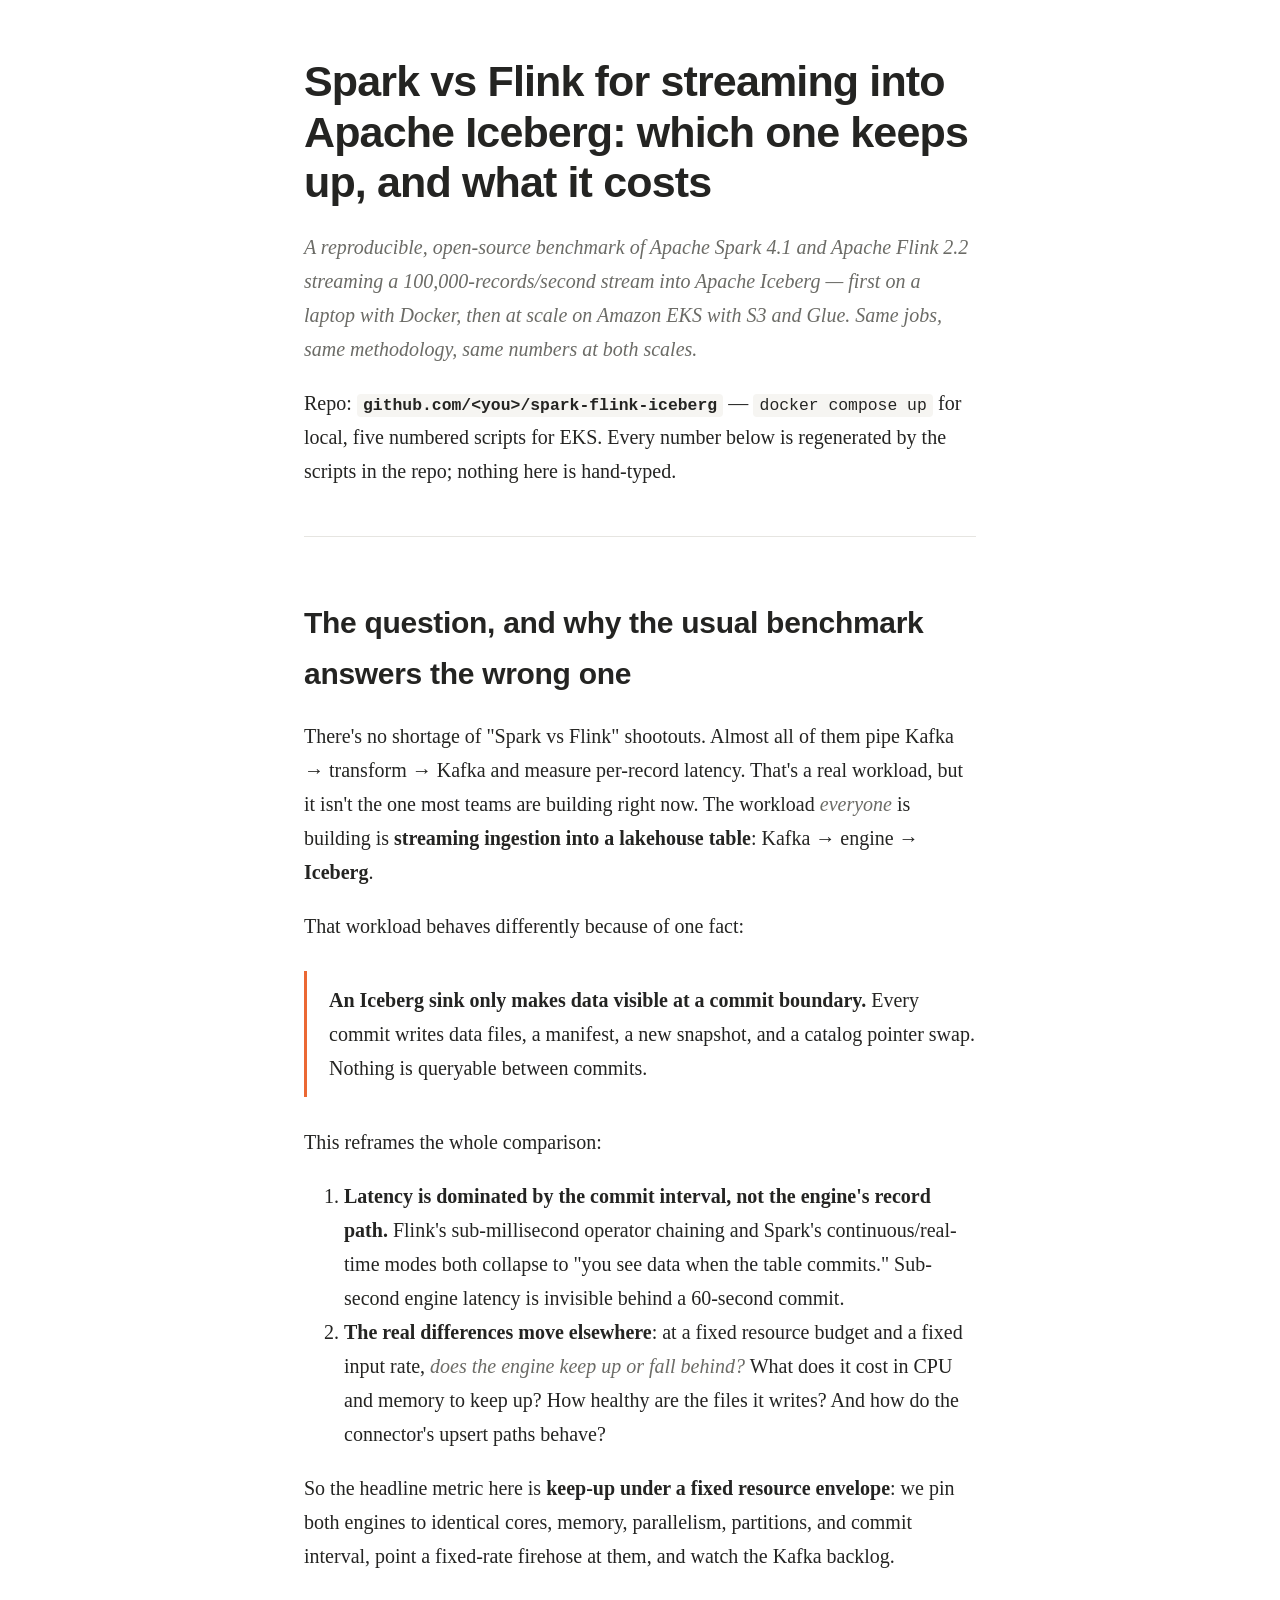
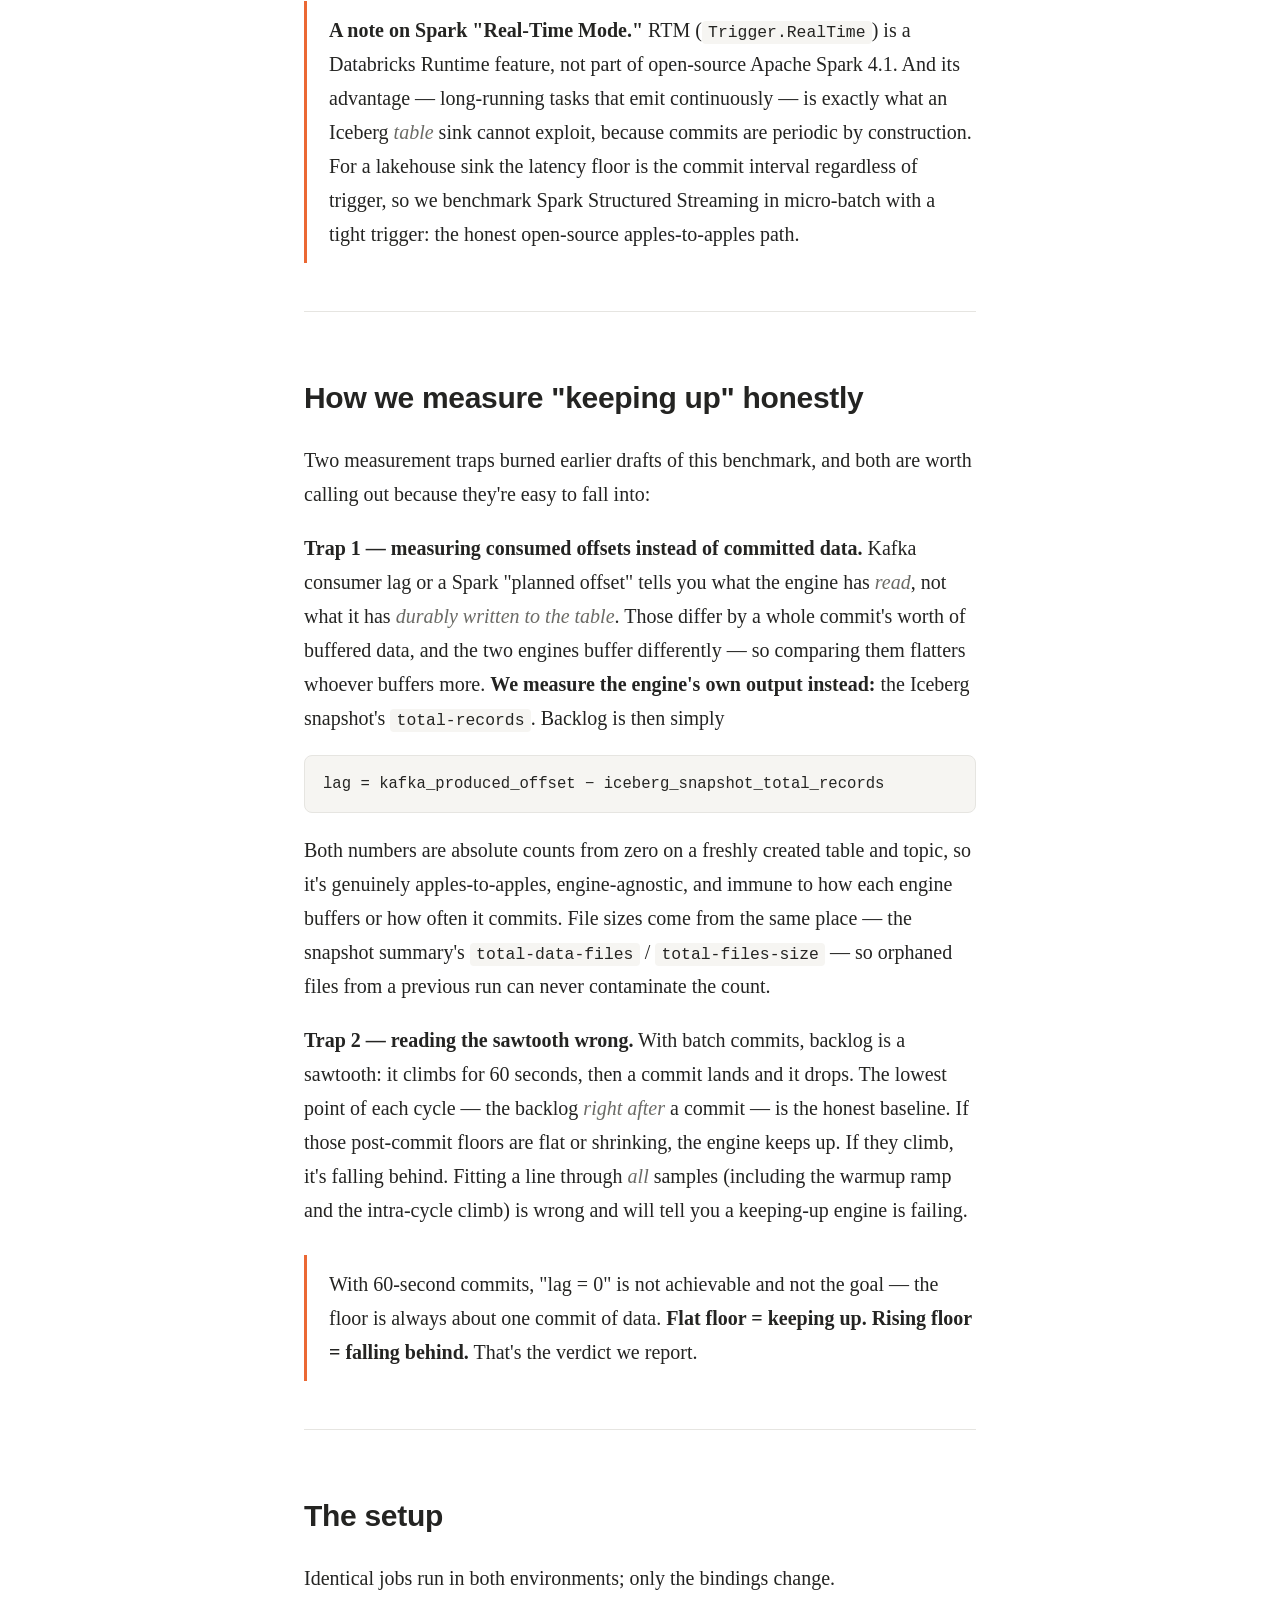
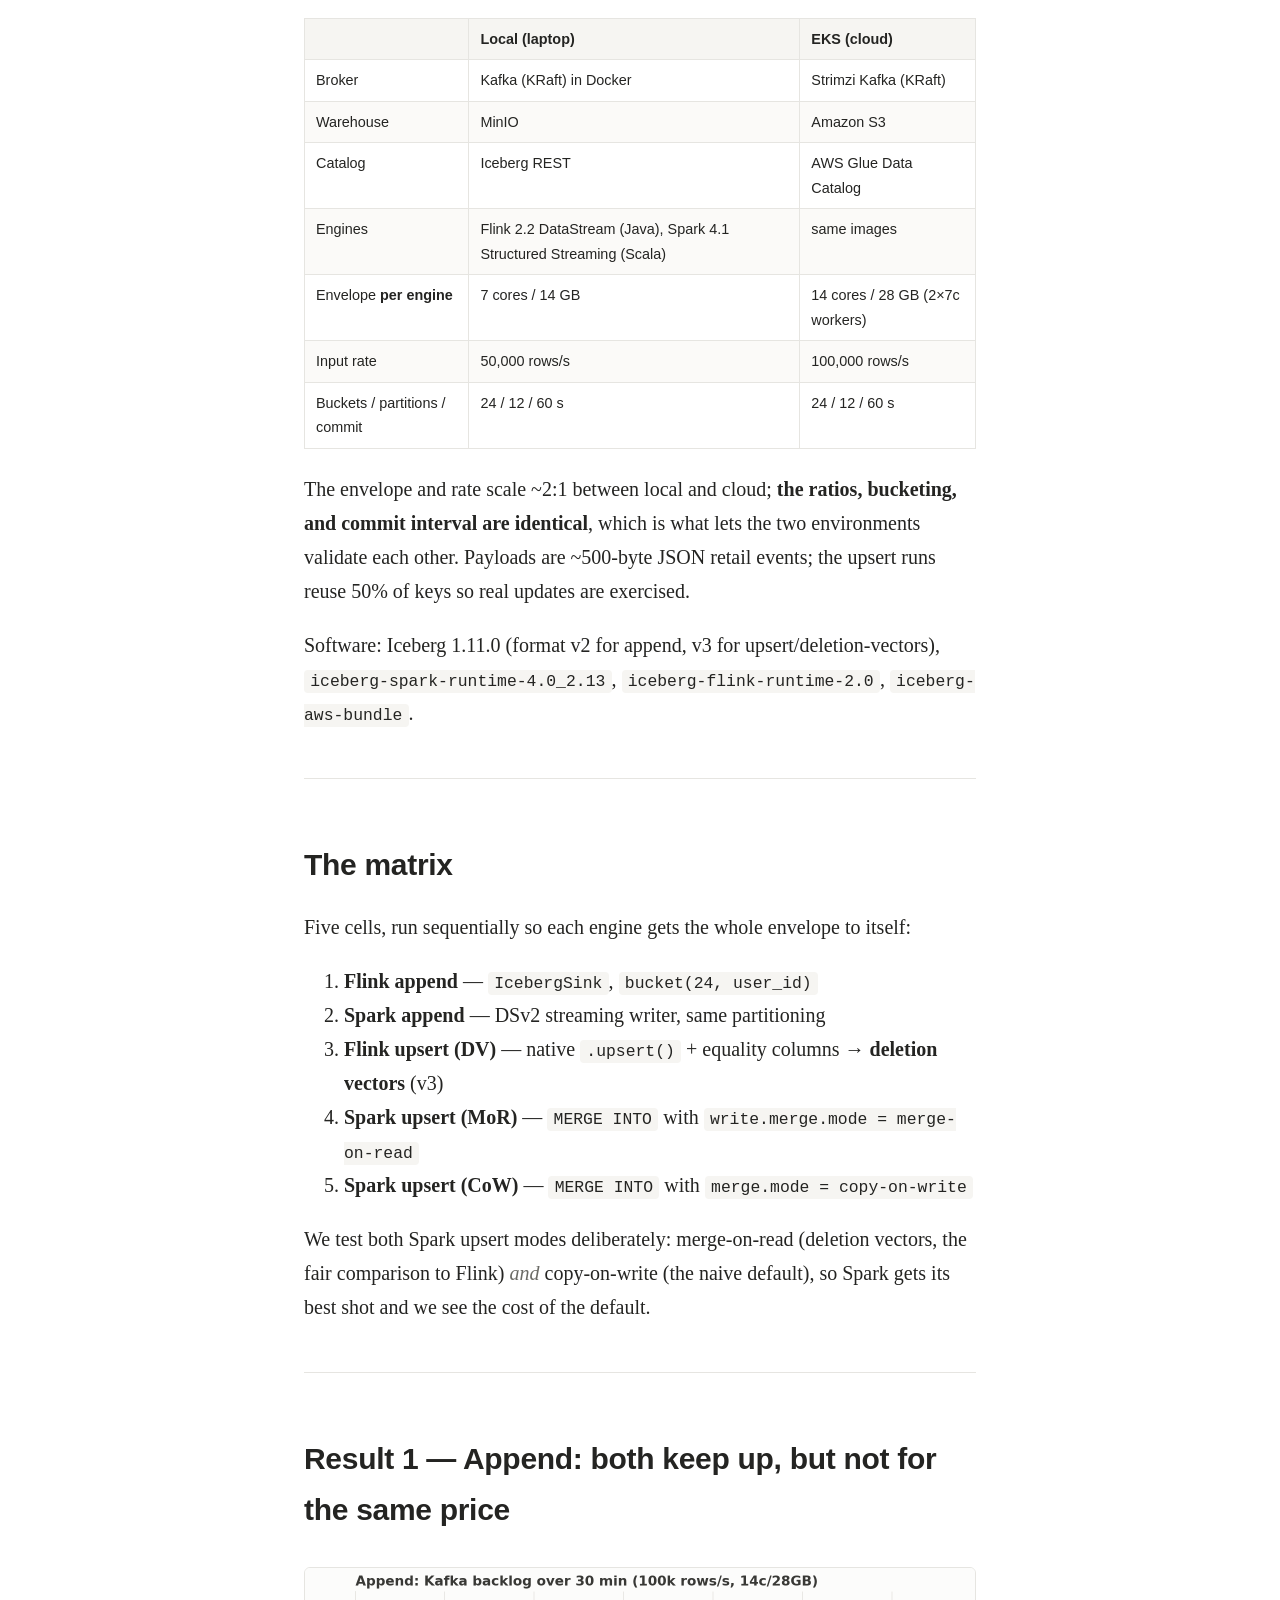
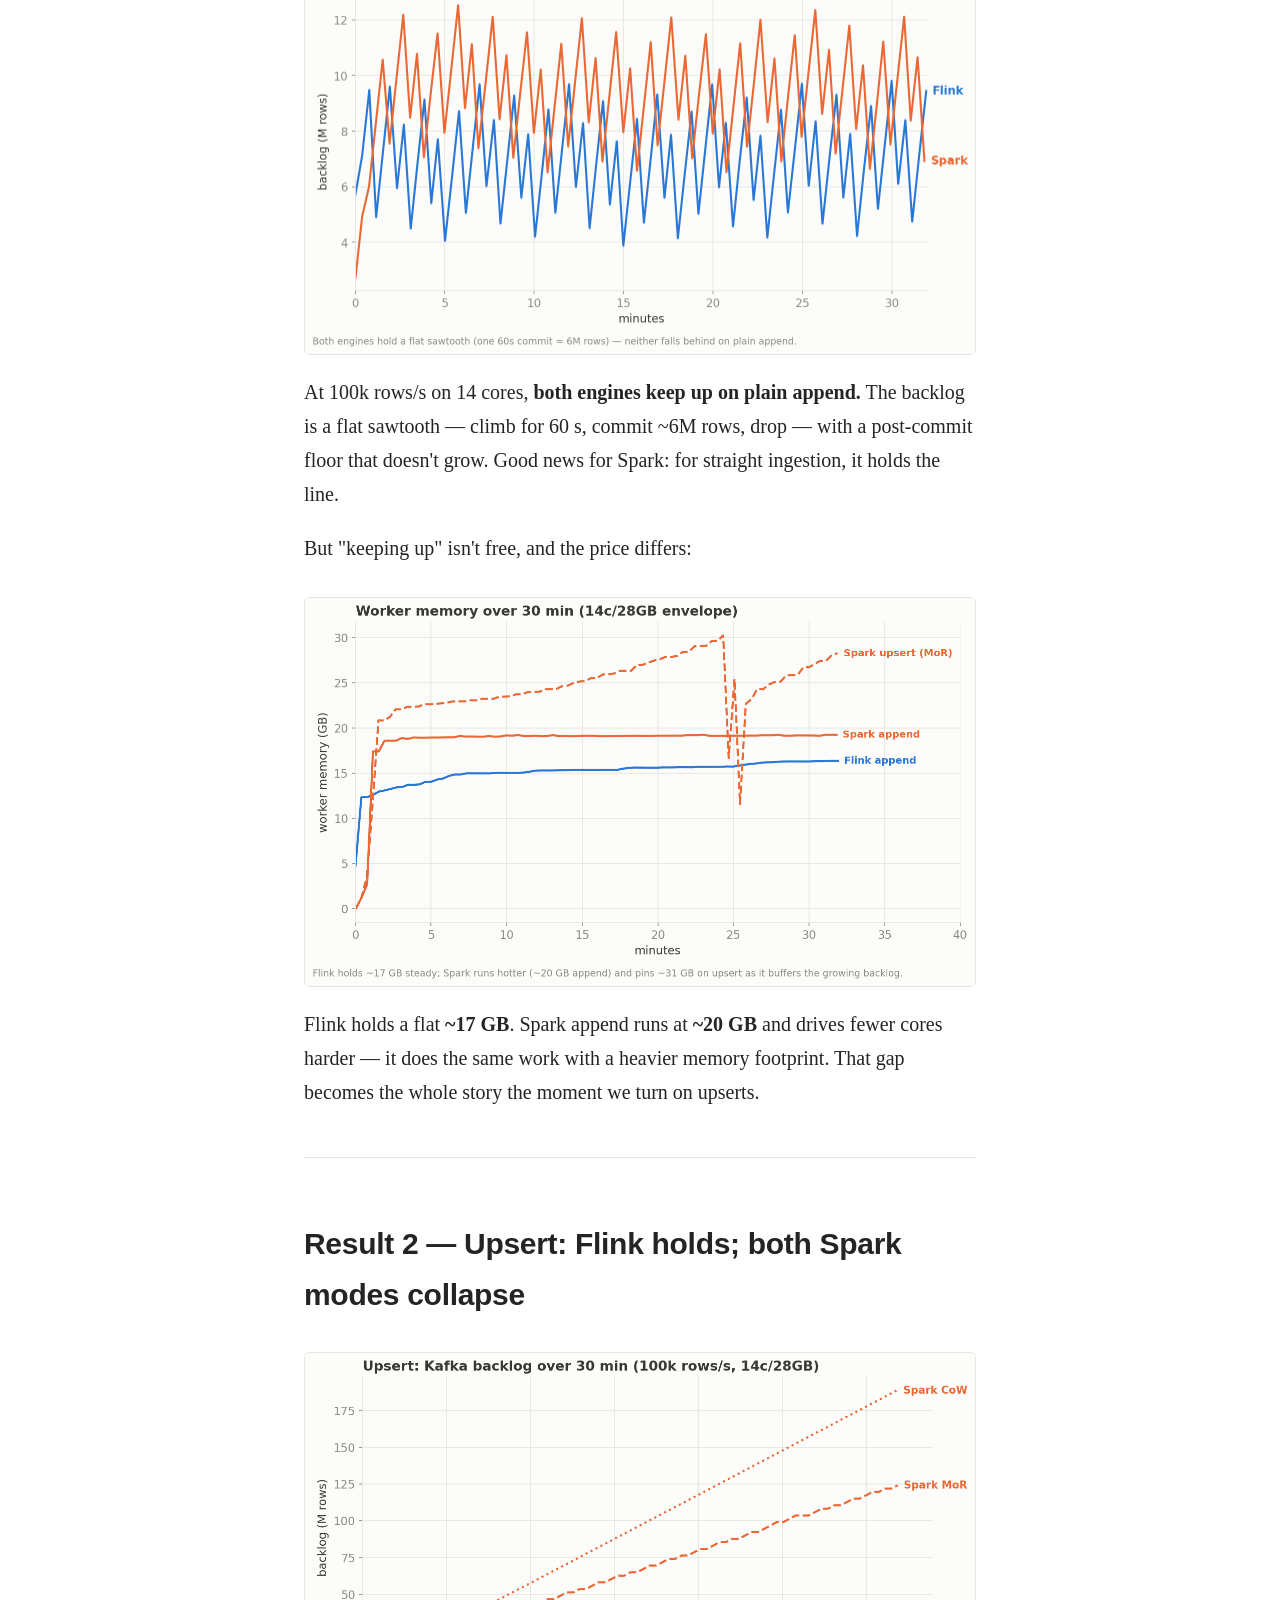
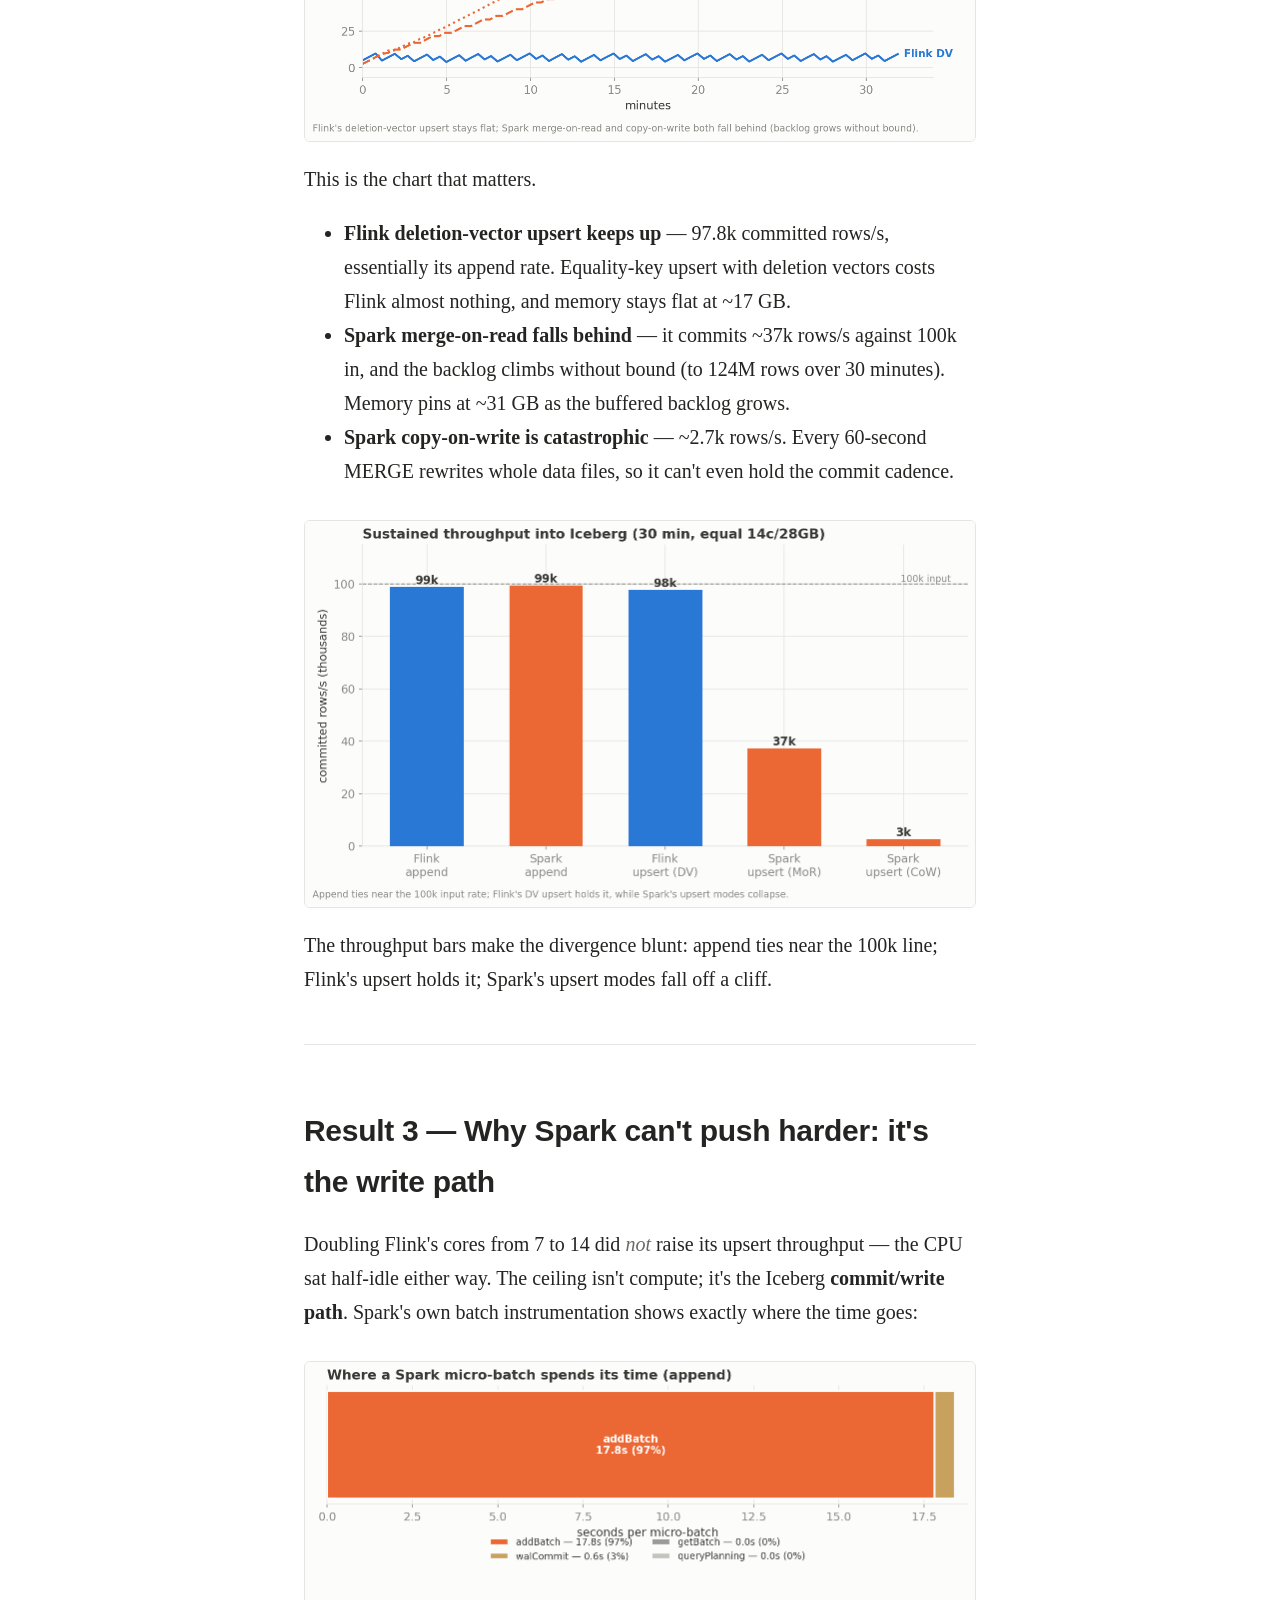
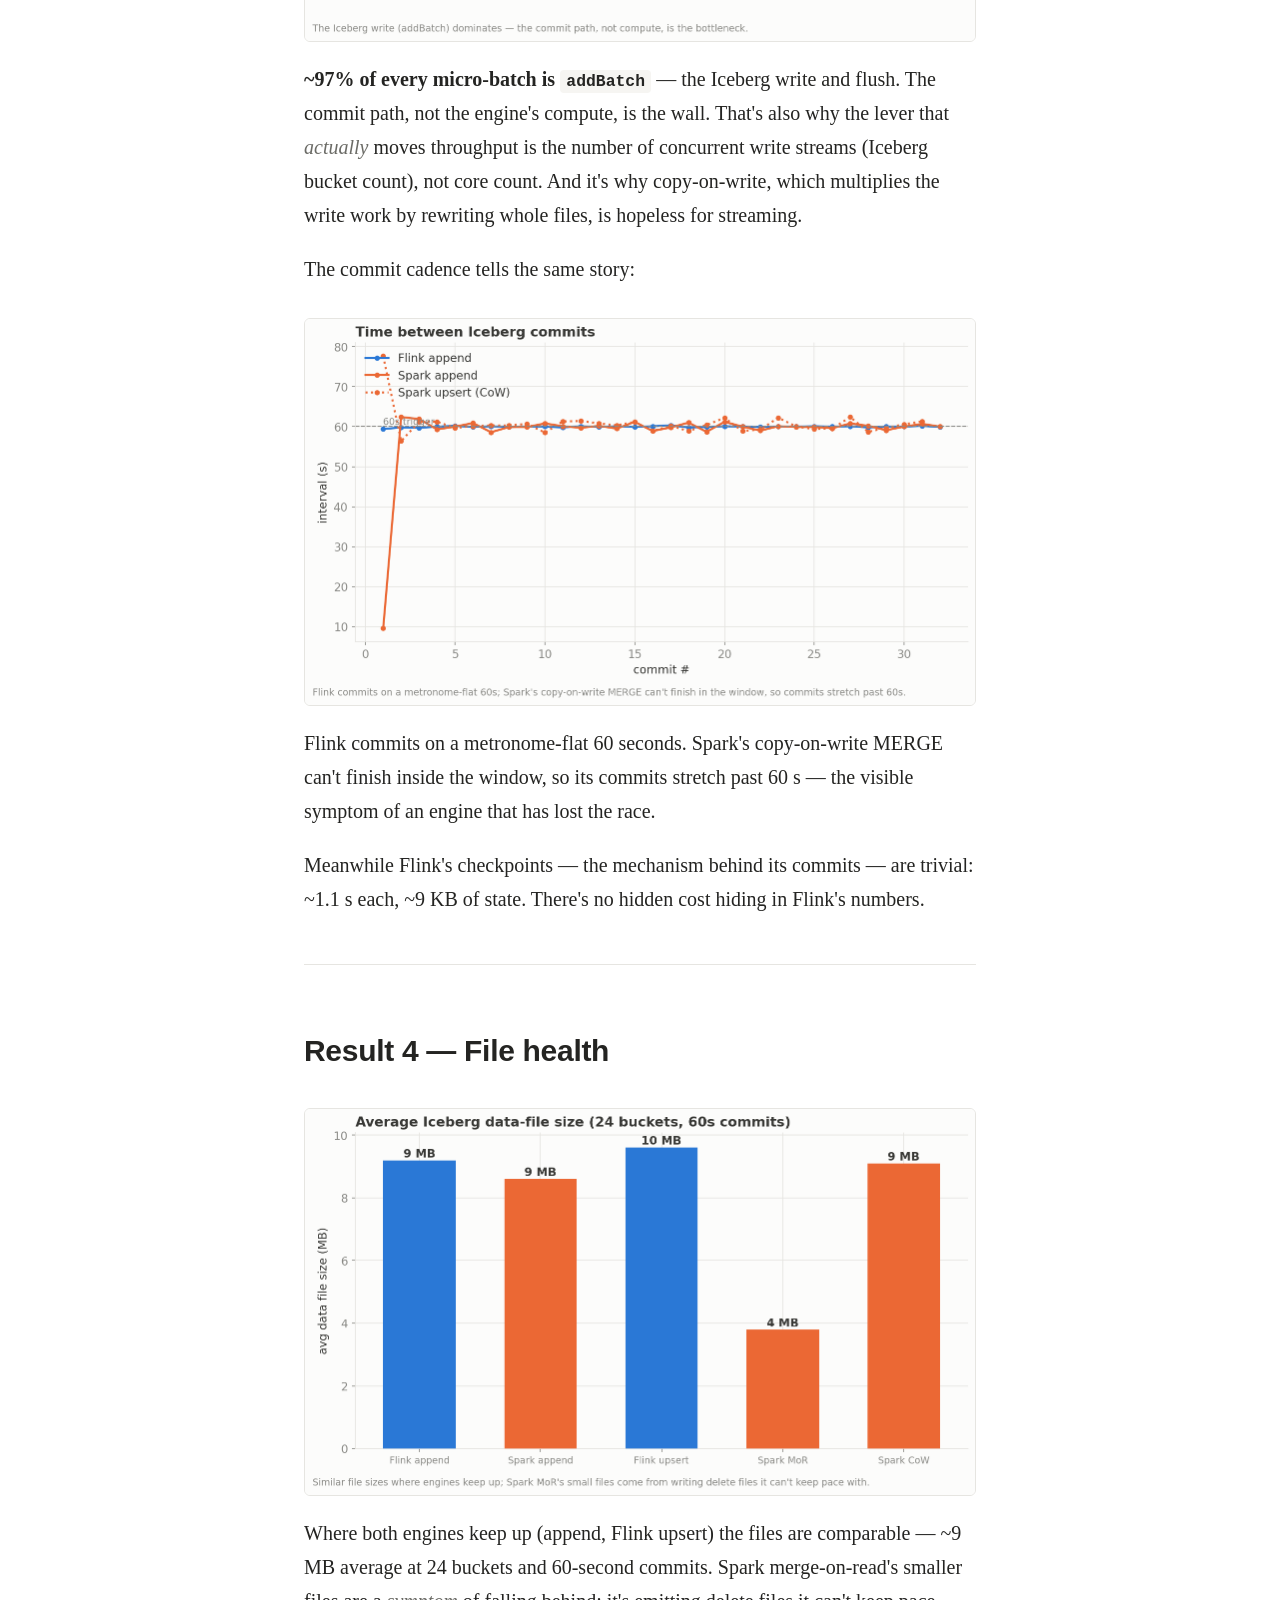
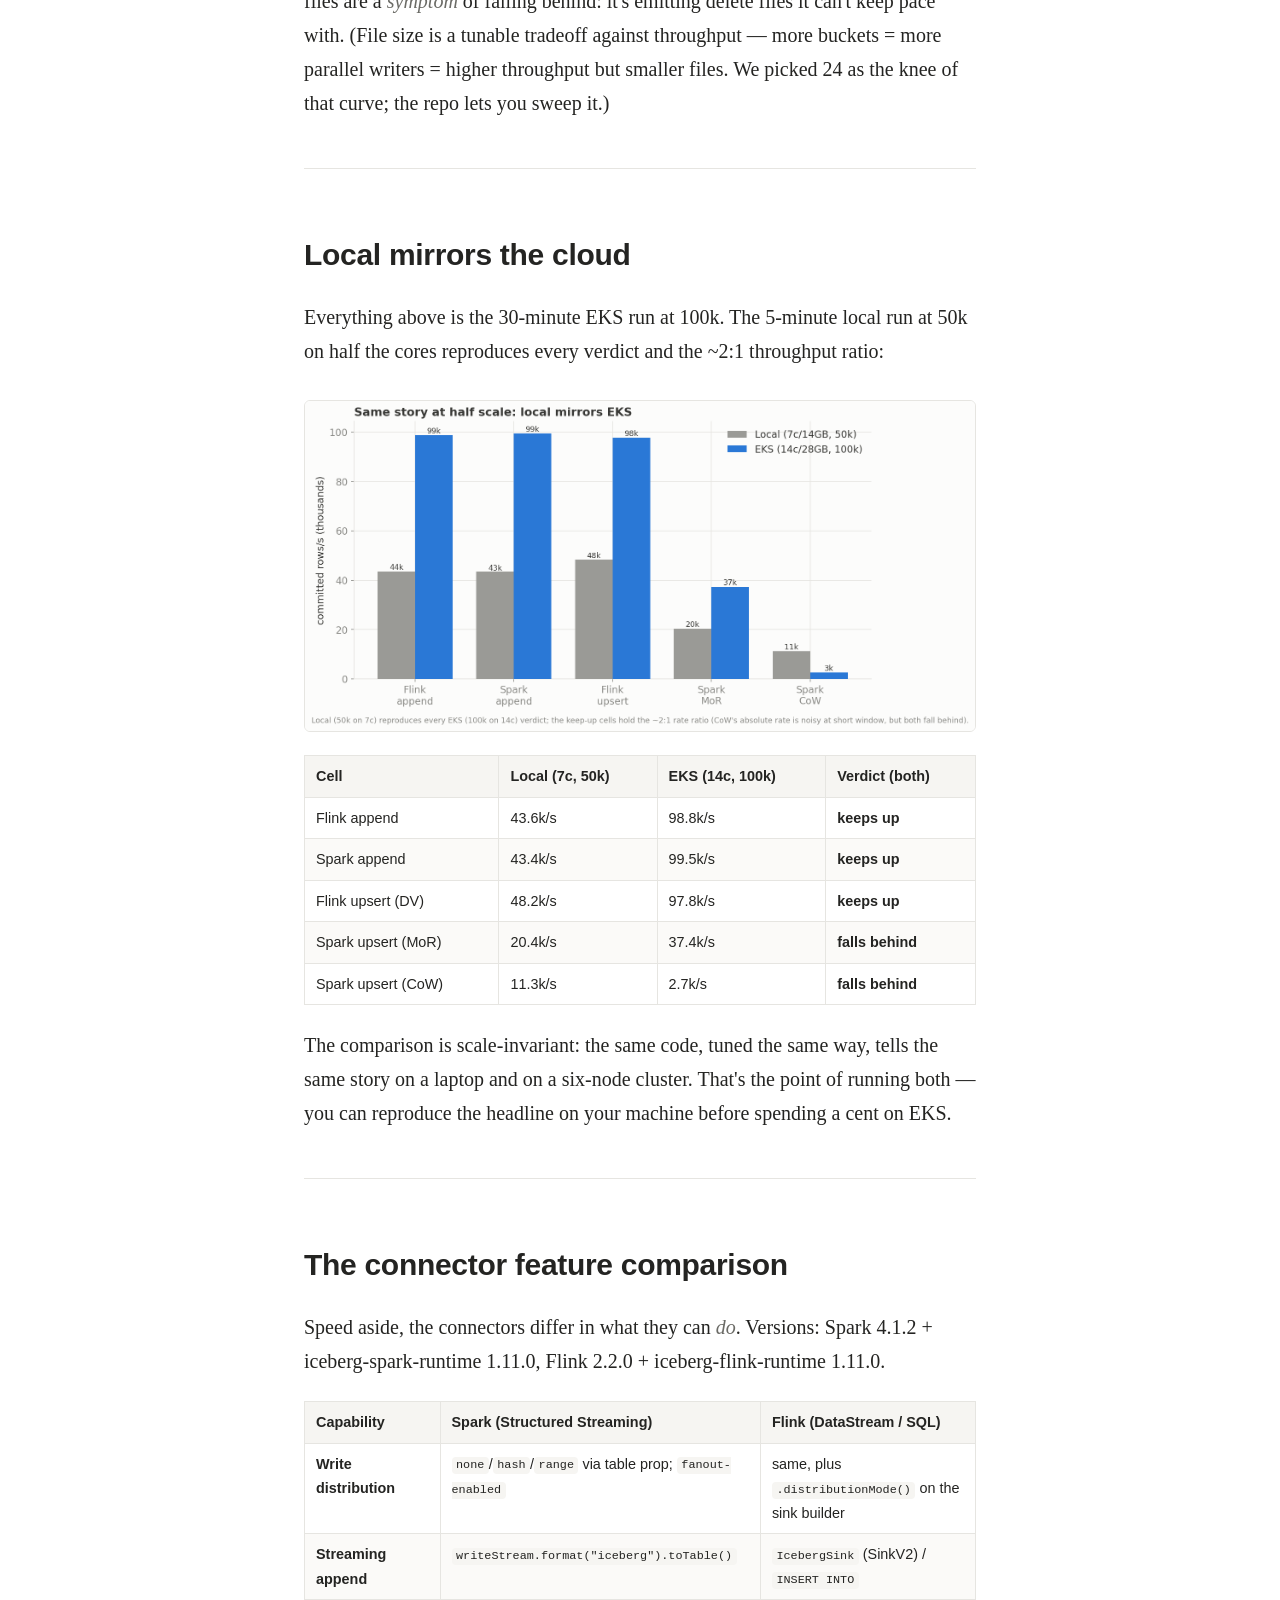
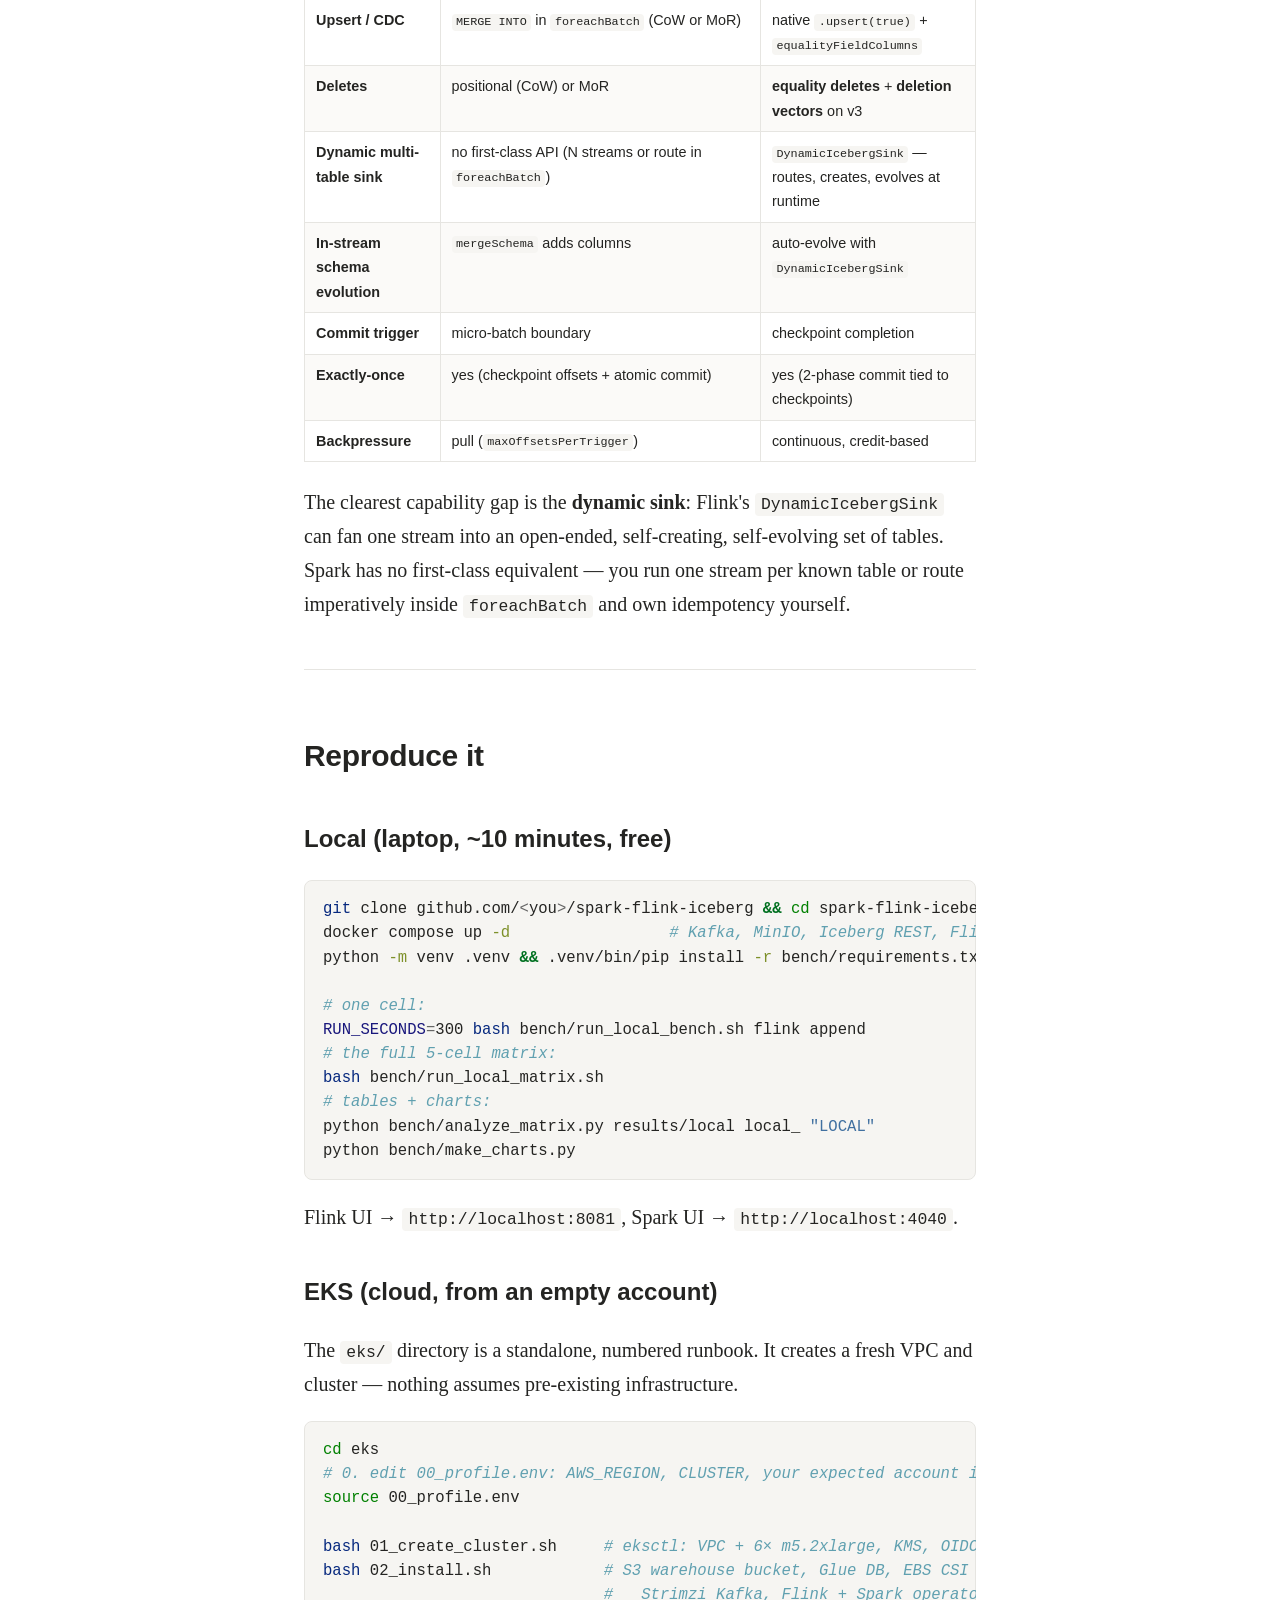
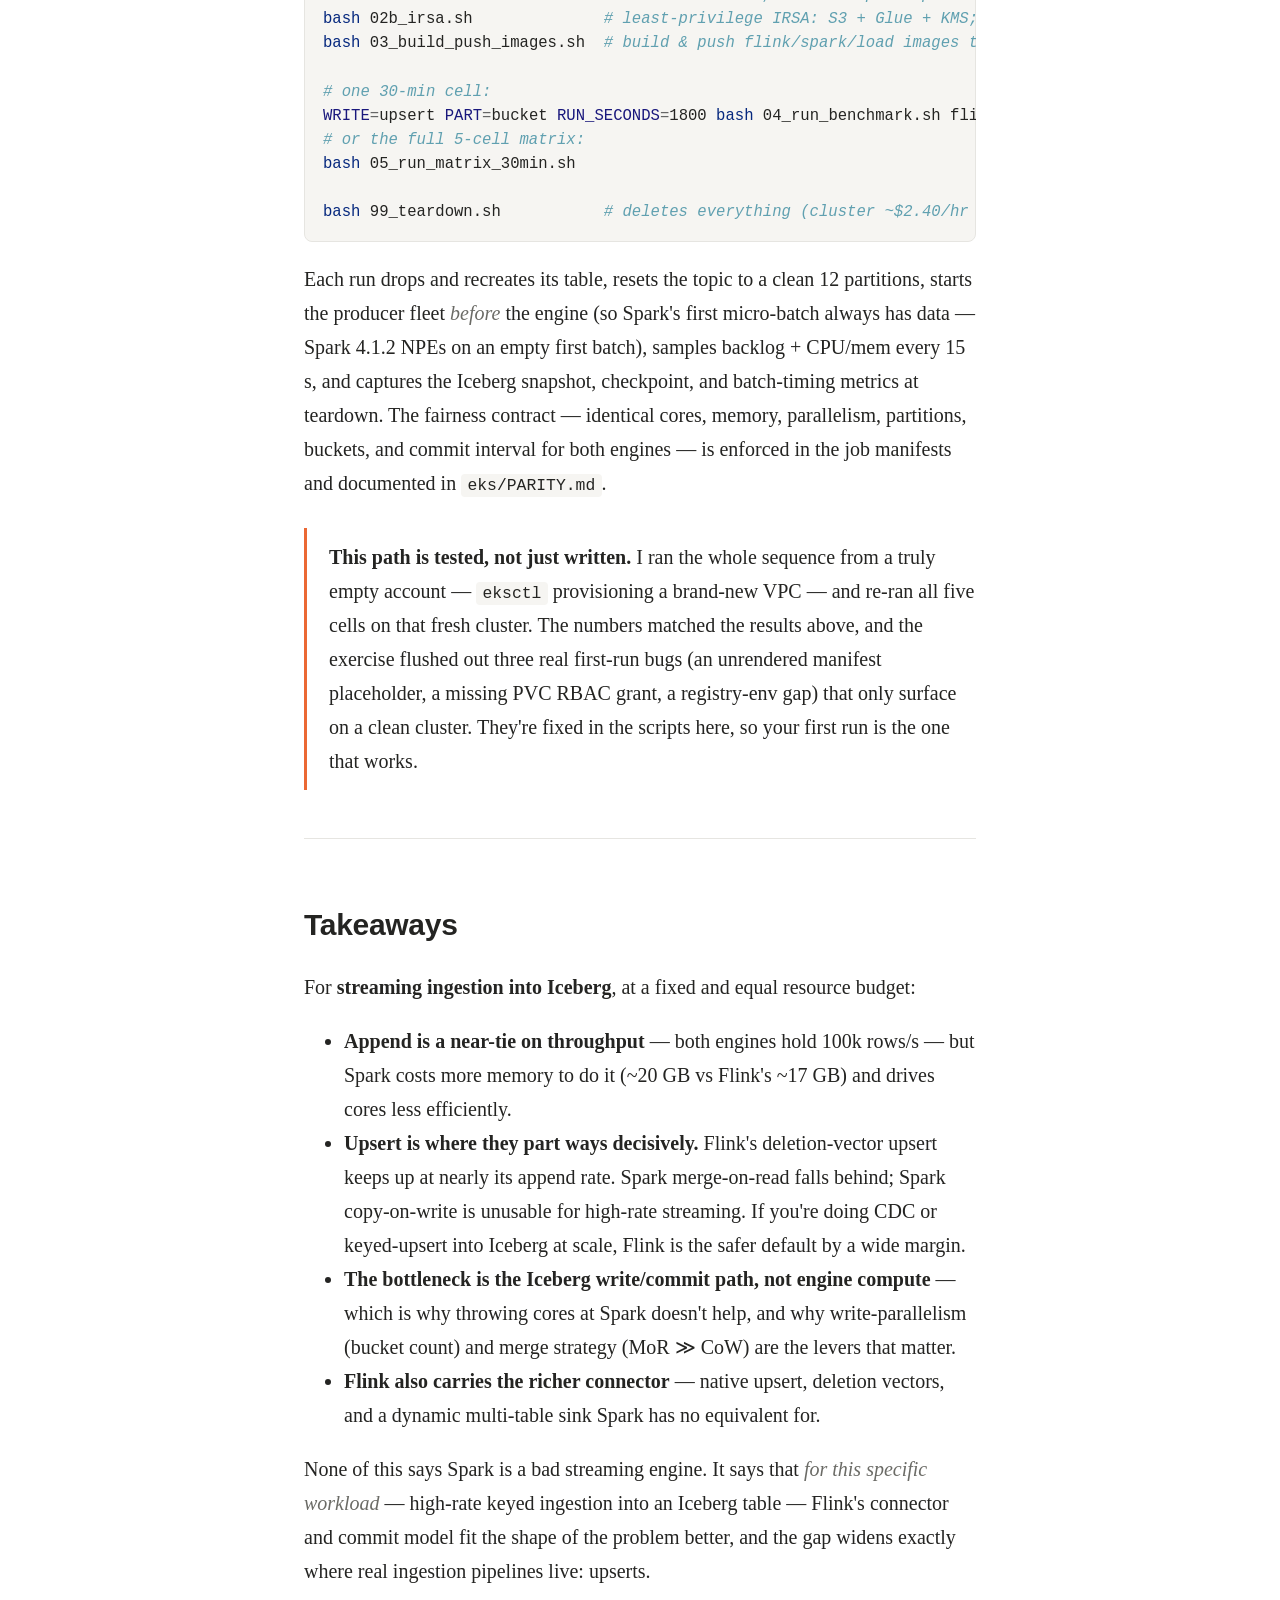
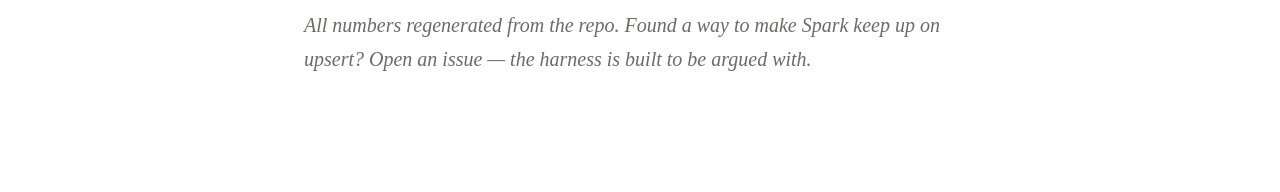
==== blog/spark-vs-flink-iceberg.html @ fb70a4f7 "Spark vs Flink → Iceberg benchmark: local + EKS, commit-honest keep-up metrics - Flink DataStream vs" ====
<!DOCTYPE html>
<html xmlns="http://www.w3.org/1999/xhtml">
<head>
  <meta charset="utf-8" />
  <meta name="generator" content="pandoc" />
  <meta name="viewport" content="width=device-width, initial-scale=1.0, user-scalable=yes" />
  <title>Spark vs Flink for streaming into Apache Iceberg</title>
  <style>

span.smallcaps{font-variant: small-caps;}
div.columns{display: flex; gap: min(4vw, 1.5em);}
div.column{flex: auto; overflow-x: auto;}
div.hanging-indent{margin-left: 1.5em; text-indent: -1.5em;}

ul.task-list[class]{list-style: none;}
ul.task-list li input[type="checkbox"] {
font-size: inherit;
width: 0.8em;
margin: 0 0.8em 0.2em -1.6em;
vertical-align: middle;
}
.display.math{display: block; text-align: center; margin: 0.5rem auto;}

html { -webkit-text-size-adjust: 100%; }
pre > code.sourceCode { white-space: pre; position: relative; }
pre > code.sourceCode > span { display: inline-block; line-height: 1.25; }
pre > code.sourceCode > span:empty { height: 1.2em; }
.sourceCode { overflow: visible; }
code.sourceCode > span { color: inherit; text-decoration: inherit; }
div.sourceCode { margin: 1em 0; }
pre.sourceCode { margin: 0; }
@media screen {
div.sourceCode { overflow: auto; }
}
@media print {
pre > code.sourceCode { white-space: pre-wrap; }
pre > code.sourceCode > span { text-indent: -5em; padding-left: 5em; }
}
pre.numberSource code
{ counter-reset: source-line 0; }
pre.numberSource code > span
{ position: relative; left: -4em; counter-increment: source-line; }
pre.numberSource code > span > a:first-child::before
{ content: counter(source-line);
position: relative; left: -1em; text-align: right; vertical-align: baseline;
border: none; display: inline-block;
-webkit-touch-callout: none; -webkit-user-select: none;
-khtml-user-select: none; -moz-user-select: none;
-ms-user-select: none; user-select: none;
padding: 0 4px; width: 4em;
color: #aaaaaa;
}
pre.numberSource { margin-left: 3em; border-left: 1px solid #aaaaaa; padding-left: 4px; }
div.sourceCode
{ }
@media screen {
pre > code.sourceCode > span > a:first-child::before { text-decoration: underline; }
}
code span.al { color: #ff0000; font-weight: bold; } 
code span.an { color: #60a0b0; font-weight: bold; font-style: italic; } 
code span.at { color: #7d9029; } 
code span.bn { color: #40a070; } 
code span.bu { color: #008000; } 
code span.cf { color: #007020; font-weight: bold; } 
code span.ch { color: #4070a0; } 
code span.cn { color: #880000; } 
code span.co { color: #60a0b0; font-style: italic; } 
code span.cv { color: #60a0b0; font-weight: bold; font-style: italic; } 
code span.do { color: #ba2121; font-style: italic; } 
code span.dt { color: #902000; } 
code span.dv { color: #40a070; } 
code span.er { color: #ff0000; font-weight: bold; } 
code span.ex { } 
code span.fl { color: #40a070; } 
code span.fu { color: #06287e; } 
code span.im { color: #008000; font-weight: bold; } 
code span.in { color: #60a0b0; font-weight: bold; font-style: italic; } 
code span.kw { color: #007020; font-weight: bold; } 
code span.op { color: #666666; } 
code span.ot { color: #007020; } 
code span.pp { color: #bc7a00; } 
code span.sc { color: #4070a0; } 
code span.ss { color: #bb6688; } 
code span.st { color: #4070a0; } 
code span.va { color: #19177c; } 
code span.vs { color: #4070a0; } 
code span.wa { color: #60a0b0; font-weight: bold; font-style: italic; } 
</style>
  <style type="text/css">
:root {
--ink: #242422; --muted: #6b6b66; --rule: #e6e5e1;
--surface: #ffffff; --code-bg: #f6f5f2; --link: #2a78d6; --accent: #eb6834;
}
* { box-sizing: border-box; }
body {
font-family: Charter, Georgia, "Times New Roman", serif;
color: var(--ink); background: var(--surface);
max-width: 720px; margin: 0 auto; padding: 56px 24px 96px;
line-height: 1.7; font-size: 20px; -webkit-font-smoothing: antialiased;
}
h1 { font-size: 2.15em; line-height: 1.18; letter-spacing: -0.02em; margin: 0 0 .5em; }
h2 { font-size: 1.5em; margin: 2em 0 .5em; letter-spacing: -0.01em; }
h3 { font-size: 1.2em; margin: 1.6em 0 .4em; }
h1, h2, h3 { font-family: -apple-system, "Helvetica Neue", Arial, sans-serif; font-weight: 700; }
p, li { color: var(--ink); }
a { color: var(--link); text-decoration: none; border-bottom: 1px solid rgba(42,120,214,.3); }
a:hover { border-bottom-color: var(--link); }
em { color: var(--muted); }
hr { border: 0; border-top: 1px solid var(--rule); margin: 2.4em 0; }
blockquote {
margin: 1.4em 0; padding: .2em 0 .2em 1.1em;
border-left: 3px solid var(--accent); color: #45443f; font-style: normal;
}
blockquote p { margin: .4em 0; }
img { max-width: 100%; height: auto; display: block; margin: 1.6em auto 0.4em;
border: 1px solid var(--rule); border-radius: 6px; }
figure { margin: 2em 0; }
code {
font-family: "SF Mono", "JetBrains Mono", Menlo, Consolas, monospace;
font-size: .82em; background: var(--code-bg); padding: .12em .38em; border-radius: 4px;
}
pre {
background: var(--code-bg); border: 1px solid var(--rule); border-radius: 8px;
padding: 16px 18px; overflow-x: auto; font-size: .78em; line-height: 1.55;
}
pre code { background: none; padding: 0; font-size: 1em; }
table {
border-collapse: collapse; width: 100%; margin: 1.6em 0; font-size: .72em;
font-family: -apple-system, "Helvetica Neue", Arial, sans-serif;
}
th, td { border: 1px solid var(--rule); padding: 8px 11px; text-align: left; vertical-align: top; }
th { background: var(--code-bg); font-weight: 600; }
tr:nth-child(even) td { background: #fbfaf8; }
strong { font-weight: 700; }
</style>
</head>
<body>
<h1 id="spark-vs-flink-for-streaming-into-apache-iceberg-which-one-keeps-up-and-what-it-costs">Spark
vs Flink for streaming into Apache Iceberg: which one keeps up, and what
it costs</h1>
<p><em>A reproducible, open-source benchmark of Apache Spark 4.1 and
Apache Flink 2.2 streaming a 100,000-records/second stream into Apache
Iceberg — first on a laptop with Docker, then at scale on Amazon EKS
with S3 and Glue. Same jobs, same methodology, same numbers at both
scales.</em></p>
<p>Repo:
<strong><code>github.com/&lt;you&gt;/spark-flink-iceberg</code></strong>
— <code>docker compose up</code> for local, five numbered scripts for
EKS. Every number below is regenerated by the scripts in the repo;
nothing here is hand-typed.</p>
<hr />
<h2 id="the-question-and-why-the-usual-benchmark-answers-the-wrong-one">The
question, and why the usual benchmark answers the wrong one</h2>
<p>There&#39;s no shortage of &quot;Spark vs Flink&quot; shootouts. Almost all of them
pipe Kafka → transform → Kafka and measure per-record latency. That&#39;s a
real workload, but it isn&#39;t the one most teams are building right now.
The workload <em>everyone</em> is building is <strong>streaming
ingestion into a lakehouse table</strong>: Kafka → engine →
<strong>Iceberg</strong>.</p>
<p>That workload behaves differently because of one fact:</p>
<blockquote>
<p><strong>An Iceberg sink only makes data visible at a commit
boundary.</strong> Every commit writes data files, a manifest, a new
snapshot, and a catalog pointer swap. Nothing is queryable between
commits.</p>
</blockquote>
<p>This reframes the whole comparison:</p>
<ol type="1">
<li><strong>Latency is dominated by the commit interval, not the
engine&#39;s record path.</strong> Flink&#39;s sub-millisecond operator chaining
and Spark&#39;s continuous/real-time modes both collapse to &quot;you see data
when the table commits.&quot; Sub-second engine latency is invisible behind a
60-second commit.</li>
<li><strong>The real differences move elsewhere</strong>: at a fixed
resource budget and a fixed input rate, <em>does the engine keep up or
fall behind?</em> What does it cost in CPU and memory to keep up? How
healthy are the files it writes? And how do the connector&#39;s upsert paths
behave?</li>
</ol>
<p>So the headline metric here is <strong>keep-up under a fixed resource
envelope</strong>: we pin both engines to identical cores, memory,
parallelism, partitions, and commit interval, point a fixed-rate
firehose at them, and watch the Kafka backlog.</p>
<blockquote>
<p><strong>A note on Spark &quot;Real-Time Mode.&quot;</strong> RTM
(<code>Trigger.RealTime</code>) is a Databricks Runtime feature, not
part of open-source Apache Spark 4.1. And its advantage — long-running
tasks that emit continuously — is exactly what an Iceberg <em>table</em>
sink cannot exploit, because commits are periodic by construction. For a
lakehouse sink the latency floor is the commit interval regardless of
trigger, so we benchmark Spark Structured Streaming in micro-batch with
a tight trigger: the honest open-source apples-to-apples path.</p>
</blockquote>
<hr />
<h2 id="how-we-measure-keeping-up-honestly">How we measure &quot;keeping up&quot;
honestly</h2>
<p>Two measurement traps burned earlier drafts of this benchmark, and
both are worth calling out because they&#39;re easy to fall into:</p>
<p><strong>Trap 1 — measuring consumed offsets instead of committed
data.</strong> Kafka consumer lag or a Spark &quot;planned offset&quot; tells you
what the engine has <em>read</em>, not what it has <em>durably written
to the table</em>. Those differ by a whole commit&#39;s worth of buffered
data, and the two engines buffer differently — so comparing them
flatters whoever buffers more. <strong>We measure the engine&#39;s own
output instead:</strong> the Iceberg snapshot&#39;s
<code>total-records</code>. Backlog is then simply</p>
<pre><code>lag = kafka_produced_offset − iceberg_snapshot_total_records</code></pre>
<p>Both numbers are absolute counts from zero on a freshly created table
and topic, so it&#39;s genuinely apples-to-apples, engine-agnostic, and
immune to how each engine buffers or how often it commits. File sizes
come from the same place — the snapshot summary&#39;s
<code>total-data-files</code> / <code>total-files-size</code> — so
orphaned files from a previous run can never contaminate the count.</p>
<p><strong>Trap 2 — reading the sawtooth wrong.</strong> With batch
commits, backlog is a sawtooth: it climbs for 60 seconds, then a commit
lands and it drops. The lowest point of each cycle — the backlog
<em>right after</em> a commit — is the honest baseline. If those
post-commit floors are flat or shrinking, the engine keeps up. If they
climb, it&#39;s falling behind. Fitting a line through <em>all</em> samples
(including the warmup ramp and the intra-cycle climb) is wrong and will
tell you a keeping-up engine is failing.</p>
<blockquote>
<p>With 60-second commits, &quot;lag = 0&quot; is not achievable and not the goal
— the floor is always about one commit of data. <strong>Flat floor =
keeping up. Rising floor = falling behind.</strong> That&#39;s the verdict
we report.</p>
</blockquote>
<hr />
<h2 id="the-setup">The setup</h2>
<p>Identical jobs run in both environments; only the bindings
change.</p>
<table>
<thead>
<tr>
<th></th>
<th>Local (laptop)</th>
<th>EKS (cloud)</th>
</tr>
</thead>
<tbody>
<tr>
<td>Broker</td>
<td>Kafka (KRaft) in Docker</td>
<td>Strimzi Kafka (KRaft)</td>
</tr>
<tr>
<td>Warehouse</td>
<td>MinIO</td>
<td>Amazon S3</td>
</tr>
<tr>
<td>Catalog</td>
<td>Iceberg REST</td>
<td>AWS Glue Data Catalog</td>
</tr>
<tr>
<td>Engines</td>
<td>Flink 2.2 DataStream (Java), Spark 4.1 Structured Streaming
(Scala)</td>
<td>same images</td>
</tr>
<tr>
<td>Envelope <strong>per engine</strong></td>
<td>7 cores / 14 GB</td>
<td>14 cores / 28 GB (2×7c workers)</td>
</tr>
<tr>
<td>Input rate</td>
<td>50,000 rows/s</td>
<td>100,000 rows/s</td>
</tr>
<tr>
<td>Buckets / partitions / commit</td>
<td>24 / 12 / 60 s</td>
<td>24 / 12 / 60 s</td>
</tr>
</tbody>
</table>
<p>The envelope and rate scale ~2:1 between local and cloud; <strong>the
ratios, bucketing, and commit interval are identical</strong>, which is
what lets the two environments validate each other. Payloads are
~500-byte JSON retail events; the upsert runs reuse 50% of keys so real
updates are exercised.</p>
<p>Software: Iceberg 1.11.0 (format v2 for append, v3 for
upsert/deletion-vectors), <code>iceberg-spark-runtime-4.0_2.13</code>,
<code>iceberg-flink-runtime-2.0</code>,
<code>iceberg-aws-bundle</code>.</p>
<hr />
<h2 id="the-matrix">The matrix</h2>
<p>Five cells, run sequentially so each engine gets the whole envelope
to itself:</p>
<ol type="1">
<li><strong>Flink append</strong> — <code>IcebergSink</code>,
<code>bucket(24, user_id)</code></li>
<li><strong>Spark append</strong> — DSv2 streaming writer, same
partitioning</li>
<li><strong>Flink upsert (DV)</strong> — native <code>.upsert()</code> +
equality columns → <strong>deletion vectors</strong> (v3)</li>
<li><strong>Spark upsert (MoR)</strong> — <code>MERGE INTO</code> with
<code>write.merge.mode = merge-on-read</code></li>
<li><strong>Spark upsert (CoW)</strong> — <code>MERGE INTO</code> with
<code>merge.mode = copy-on-write</code></li>
</ol>
<p>We test both Spark upsert modes deliberately: merge-on-read (deletion
vectors, the fair comparison to Flink) <em>and</em> copy-on-write (the
naive default), so Spark gets its best shot and we see the cost of the
default.</p>
<hr />
<h2 id="result-1--append-both-keep-up-but-not-for-the-same-price">Result
1 — Append: both keep up, but not for the same price</h2>
<p><img role="img" aria-label="Append backlog over 30 minutes" src="[data-uri]" alt="Append backlog over 30 minutes" /></p>
<p>At 100k rows/s on 14 cores, <strong>both engines keep up on plain
append.</strong> The backlog is a flat sawtooth — climb for 60 s, commit
~6M rows, drop — with a post-commit floor that doesn&#39;t grow. Good news
for Spark: for straight ingestion, it holds the line.</p>
<p>But &quot;keeping up&quot; isn&#39;t free, and the price differs:</p>
<p><img role="img" aria-label="Worker memory over 30 minutes" src="[data-uri]" alt="Worker memory over 30 minutes" /></p>
<p>Flink holds a flat <strong>~17 GB</strong>. Spark append runs at
<strong>~20 GB</strong> and drives fewer cores harder — it does the same
work with a heavier memory footprint. That gap becomes the whole story
the moment we turn on upserts.</p>
<hr />
<h2 id="result-2--upsert-flink-holds-both-spark-modes-collapse">Result 2
— Upsert: Flink holds; both Spark modes collapse</h2>
<p><img role="img" aria-label="Upsert backlog over 30 minutes" src="[data-uri]" alt="Upsert backlog over 30 minutes" /></p>
<p>This is the chart that matters.</p>
<ul>
<li><strong>Flink deletion-vector upsert keeps up</strong> — 97.8k
committed rows/s, essentially its append rate. Equality-key upsert with
deletion vectors costs Flink almost nothing, and memory stays flat at
~17 GB.</li>
<li><strong>Spark merge-on-read falls behind</strong> — it commits ~37k
rows/s against 100k in, and the backlog climbs without bound (to 124M
rows over 30 minutes). Memory pins at ~31 GB as the buffered backlog
grows.</li>
<li><strong>Spark copy-on-write is catastrophic</strong> — ~2.7k rows/s.
Every 60-second MERGE rewrites whole data files, so it can&#39;t even hold
the commit cadence.</li>
</ul>
<p><img role="img" aria-label="Sustained throughput into Iceberg" src="[data-uri]" alt="Sustained throughput into Iceberg" /></p>
<p>The throughput bars make the divergence blunt: append ties near the
100k line; Flink&#39;s upsert holds it; Spark&#39;s upsert modes fall off a
cliff.</p>
<hr />
<h2 id="result-3--why-spark-cant-push-harder-its-the-write-path">Result
3 — Why Spark can&#39;t push harder: it&#39;s the write path</h2>
<p>Doubling Flink&#39;s cores from 7 to 14 did <em>not</em> raise its upsert
throughput — the CPU sat half-idle either way. The ceiling isn&#39;t
compute; it&#39;s the Iceberg <strong>commit/write path</strong>. Spark&#39;s
own batch instrumentation shows exactly where the time goes:</p>
<p><img role="img" aria-label="Where a Spark micro-batch spends its time" src="[data-uri]" alt="Where a Spark micro-batch spends its time" /></p>
<p><strong>~97% of every micro-batch is <code>addBatch</code></strong> —
the Iceberg write and flush. The commit path, not the engine&#39;s compute,
is the wall. That&#39;s also why the lever that <em>actually</em> moves
throughput is the number of concurrent write streams (Iceberg bucket
count), not core count. And it&#39;s why copy-on-write, which multiplies the
write work by rewriting whole files, is hopeless for streaming.</p>
<p>The commit cadence tells the same story:</p>
<p><img role="img" aria-label="Time between Iceberg commits" src="[data-uri]" alt="Time between Iceberg commits" /></p>
<p>Flink commits on a metronome-flat 60 seconds. Spark&#39;s copy-on-write
MERGE can&#39;t finish inside the window, so its commits stretch past 60 s —
the visible symptom of an engine that has lost the race.</p>
<p>Meanwhile Flink&#39;s checkpoints — the mechanism behind its commits —
are trivial: ~1.1 s each, ~9 KB of state. There&#39;s no hidden cost hiding
in Flink&#39;s numbers.</p>
<hr />
<h2 id="result-4--file-health">Result 4 — File health</h2>
<p><img role="img" aria-label="Average data-file size" src="[data-uri]" alt="Average data-file size" /></p>
<p>Where both engines keep up (append, Flink upsert) the files are
comparable — ~9 MB average at 24 buckets and 60-second commits. Spark
merge-on-read&#39;s smaller files are a <em>symptom</em> of falling behind:
it&#39;s emitting delete files it can&#39;t keep pace with. (File size is a
tunable tradeoff against throughput — more buckets = more parallel
writers = higher throughput but smaller files. We picked 24 as the knee
of that curve; the repo lets you sweep it.)</p>
<hr />
<h2 id="local-mirrors-the-cloud">Local mirrors the cloud</h2>
<p>Everything above is the 30-minute EKS run at 100k. The 5-minute local
run at 50k on half the cores reproduces every verdict and the ~2:1
throughput ratio:</p>
<p><img role="img" aria-label="Local mirrors EKS" src="[data-uri]" alt="Local mirrors EKS" /></p>
<table>
<thead>
<tr>
<th>Cell</th>
<th>Local (7c, 50k)</th>
<th>EKS (14c, 100k)</th>
<th>Verdict (both)</th>
</tr>
</thead>
<tbody>
<tr>
<td>Flink append</td>
<td>43.6k/s</td>
<td>98.8k/s</td>
<td><strong>keeps up</strong></td>
</tr>
<tr>
<td>Spark append</td>
<td>43.4k/s</td>
<td>99.5k/s</td>
<td><strong>keeps up</strong></td>
</tr>
<tr>
<td>Flink upsert (DV)</td>
<td>48.2k/s</td>
<td>97.8k/s</td>
<td><strong>keeps up</strong></td>
</tr>
<tr>
<td>Spark upsert (MoR)</td>
<td>20.4k/s</td>
<td>37.4k/s</td>
<td><strong>falls behind</strong></td>
</tr>
<tr>
<td>Spark upsert (CoW)</td>
<td>11.3k/s</td>
<td>2.7k/s</td>
<td><strong>falls behind</strong></td>
</tr>
</tbody>
</table>
<p>The comparison is scale-invariant: the same code, tuned the same way,
tells the same story on a laptop and on a six-node cluster. That&#39;s the
point of running both — you can reproduce the headline on your machine
before spending a cent on EKS.</p>
<hr />
<h2 id="the-connector-feature-comparison">The connector feature
comparison</h2>
<p>Speed aside, the connectors differ in what they can <em>do</em>.
Versions: Spark 4.1.2 + iceberg-spark-runtime 1.11.0, Flink 2.2.0 +
iceberg-flink-runtime 1.11.0.</p>
<table>
<thead>
<tr>
<th>Capability</th>
<th>Spark (Structured Streaming)</th>
<th>Flink (DataStream / SQL)</th>
</tr>
</thead>
<tbody>
<tr>
<td><strong>Write distribution</strong></td>
<td><code>none</code>/<code>hash</code>/<code>range</code> via table
prop; <code>fanout-enabled</code></td>
<td>same, plus <code>.distributionMode()</code> on the sink builder</td>
</tr>
<tr>
<td><strong>Streaming append</strong></td>
<td><code>writeStream.format(&quot;iceberg&quot;).toTable()</code></td>
<td><code>IcebergSink</code> (SinkV2) / <code>INSERT INTO</code></td>
</tr>
<tr>
<td><strong>Upsert / CDC</strong></td>
<td><code>MERGE INTO</code> in <code>foreachBatch</code> (CoW or
MoR)</td>
<td>native <code>.upsert(true)</code> +
<code>equalityFieldColumns</code></td>
</tr>
<tr>
<td><strong>Deletes</strong></td>
<td>positional (CoW) or MoR</td>
<td><strong>equality deletes</strong> + <strong>deletion
vectors</strong> on v3</td>
</tr>
<tr>
<td><strong>Dynamic multi-table sink</strong></td>
<td>no first-class API (N streams or route in
<code>foreachBatch</code>)</td>
<td><code>DynamicIcebergSink</code> — routes, creates, evolves at
runtime</td>
</tr>
<tr>
<td><strong>In-stream schema evolution</strong></td>
<td><code>mergeSchema</code> adds columns</td>
<td>auto-evolve with <code>DynamicIcebergSink</code></td>
</tr>
<tr>
<td><strong>Commit trigger</strong></td>
<td>micro-batch boundary</td>
<td>checkpoint completion</td>
</tr>
<tr>
<td><strong>Exactly-once</strong></td>
<td>yes (checkpoint offsets + atomic commit)</td>
<td>yes (2-phase commit tied to checkpoints)</td>
</tr>
<tr>
<td><strong>Backpressure</strong></td>
<td>pull (<code>maxOffsetsPerTrigger</code>)</td>
<td>continuous, credit-based</td>
</tr>
</tbody>
</table>
<p>The clearest capability gap is the <strong>dynamic sink</strong>:
Flink&#39;s <code>DynamicIcebergSink</code> can fan one stream into an
open-ended, self-creating, self-evolving set of tables. Spark has no
first-class equivalent — you run one stream per known table or route
imperatively inside <code>foreachBatch</code> and own idempotency
yourself.</p>
<hr />
<h2 id="reproduce-it">Reproduce it</h2>
<h3 id="local-laptop-10-minutes-free">Local (laptop, ~10 minutes,
free)</h3>
<div class="sourceCode" id="cb2"><pre class="sourceCode bash"><code class="sourceCode bash"><span id="cb2-1"><a href="#cb2-1" aria-hidden="true" tabindex="-1"></a><span class="fu">git</span> clone github.com/<span class="op">&lt;</span>you<span class="op">&gt;</span>/spark-flink-iceberg <span class="kw">&amp;&amp;</span> <span class="bu">cd</span> spark-flink-iceberg</span>
<span id="cb2-2"><a href="#cb2-2" aria-hidden="true" tabindex="-1"></a><span class="ex">docker</span> compose up <span class="at">-d</span>                 <span class="co"># Kafka, MinIO, Iceberg REST, Flink, Spark</span></span>
<span id="cb2-3"><a href="#cb2-3" aria-hidden="true" tabindex="-1"></a><span class="ex">python</span> <span class="at">-m</span> venv .venv <span class="kw">&amp;&amp;</span> <span class="ex">.venv/bin/pip</span> install <span class="at">-r</span> bench/requirements.txt</span>
<span id="cb2-4"><a href="#cb2-4" aria-hidden="true" tabindex="-1"></a></span>
<span id="cb2-5"><a href="#cb2-5" aria-hidden="true" tabindex="-1"></a><span class="co"># one cell:</span></span>
<span id="cb2-6"><a href="#cb2-6" aria-hidden="true" tabindex="-1"></a><span class="va">RUN_SECONDS</span><span class="op">=</span>300 <span class="fu">bash</span> bench/run_local_bench.sh flink append</span>
<span id="cb2-7"><a href="#cb2-7" aria-hidden="true" tabindex="-1"></a><span class="co"># the full 5-cell matrix:</span></span>
<span id="cb2-8"><a href="#cb2-8" aria-hidden="true" tabindex="-1"></a><span class="fu">bash</span> bench/run_local_matrix.sh</span>
<span id="cb2-9"><a href="#cb2-9" aria-hidden="true" tabindex="-1"></a><span class="co"># tables + charts:</span></span>
<span id="cb2-10"><a href="#cb2-10" aria-hidden="true" tabindex="-1"></a><span class="ex">python</span> bench/analyze_matrix.py results/local local_ <span class="st">&quot;LOCAL&quot;</span></span>
<span id="cb2-11"><a href="#cb2-11" aria-hidden="true" tabindex="-1"></a><span class="ex">python</span> bench/make_charts.py</span></code></pre></div>
<p>Flink UI → <code>http://localhost:8081</code>, Spark UI →
<code>http://localhost:4040</code>.</p>
<h3 id="eks-cloud-from-an-empty-account">EKS (cloud, from an empty
account)</h3>
<p>The <code>eks/</code> directory is a standalone, numbered runbook. It
creates a fresh VPC and cluster — nothing assumes pre-existing
infrastructure.</p>
<div class="sourceCode" id="cb3"><pre class="sourceCode bash"><code class="sourceCode bash"><span id="cb3-1"><a href="#cb3-1" aria-hidden="true" tabindex="-1"></a><span class="bu">cd</span> eks</span>
<span id="cb3-2"><a href="#cb3-2" aria-hidden="true" tabindex="-1"></a><span class="co"># 0. edit 00_profile.env: AWS_REGION, CLUSTER, your expected account id</span></span>
<span id="cb3-3"><a href="#cb3-3" aria-hidden="true" tabindex="-1"></a><span class="bu">source</span> 00_profile.env</span>
<span id="cb3-4"><a href="#cb3-4" aria-hidden="true" tabindex="-1"></a></span>
<span id="cb3-5"><a href="#cb3-5" aria-hidden="true" tabindex="-1"></a><span class="fu">bash</span> 01_create_cluster.sh     <span class="co"># eksctl: VPC + 6× m5.2xlarge, KMS, OIDC, IMDSv2</span></span>
<span id="cb3-6"><a href="#cb3-6" aria-hidden="true" tabindex="-1"></a><span class="fu">bash</span> 02_install.sh            <span class="co"># S3 warehouse bucket, Glue DB, EBS CSI + gp3,</span></span>
<span id="cb3-7"><a href="#cb3-7" aria-hidden="true" tabindex="-1"></a>                              <span class="co">#   Strimzi Kafka, Flink + Spark operators, cert-manager</span></span>
<span id="cb3-8"><a href="#cb3-8" aria-hidden="true" tabindex="-1"></a><span class="fu">bash</span> 02b_irsa.sh              <span class="co"># least-privilege IRSA: S3 + Glue + KMS; node-role S3</span></span>
<span id="cb3-9"><a href="#cb3-9" aria-hidden="true" tabindex="-1"></a><span class="fu">bash</span> 03_build_push_images.sh  <span class="co"># build &amp; push flink/spark/load images to ECR</span></span>
<span id="cb3-10"><a href="#cb3-10" aria-hidden="true" tabindex="-1"></a></span>
<span id="cb3-11"><a href="#cb3-11" aria-hidden="true" tabindex="-1"></a><span class="co"># one 30-min cell:</span></span>
<span id="cb3-12"><a href="#cb3-12" aria-hidden="true" tabindex="-1"></a><span class="va">WRITE</span><span class="op">=</span>upsert <span class="va">PART</span><span class="op">=</span>bucket <span class="va">RUN_SECONDS</span><span class="op">=</span>1800 <span class="fu">bash</span> 04_run_benchmark.sh flink 12 10 10000</span>
<span id="cb3-13"><a href="#cb3-13" aria-hidden="true" tabindex="-1"></a><span class="co"># or the full 5-cell matrix:</span></span>
<span id="cb3-14"><a href="#cb3-14" aria-hidden="true" tabindex="-1"></a><span class="fu">bash</span> 05_run_matrix_30min.sh</span>
<span id="cb3-15"><a href="#cb3-15" aria-hidden="true" tabindex="-1"></a></span>
<span id="cb3-16"><a href="#cb3-16" aria-hidden="true" tabindex="-1"></a><span class="fu">bash</span> 99_teardown.sh           <span class="co"># deletes everything (cluster ~$2.40/hr — don&#39;t skip)</span></span></code></pre></div>
<p>Each run drops and recreates its table, resets the topic to a clean
12 partitions, starts the producer fleet <em>before</em> the engine (so
Spark&#39;s first micro-batch always has data — Spark 4.1.2 NPEs on an empty
first batch), samples backlog + CPU/mem every 15 s, and captures the
Iceberg snapshot, checkpoint, and batch-timing metrics at teardown. The
fairness contract — identical cores, memory, parallelism, partitions,
buckets, and commit interval for both engines — is enforced in the job
manifests and documented in <code>eks/PARITY.md</code>.</p>
<blockquote>
<p><strong>This path is tested, not just written.</strong> I ran the
whole sequence from a truly empty account — <code>eksctl</code>
provisioning a brand-new VPC — and re-ran all five cells on that fresh
cluster. The numbers matched the results above, and the exercise flushed
out three real first-run bugs (an unrendered manifest placeholder, a
missing PVC RBAC grant, a registry-env gap) that only surface on a clean
cluster. They&#39;re fixed in the scripts here, so your first run is the one
that works.</p>
</blockquote>
<hr />
<h2 id="takeaways">Takeaways</h2>
<p>For <strong>streaming ingestion into Iceberg</strong>, at a fixed and
equal resource budget:</p>
<ul>
<li><strong>Append is a near-tie on throughput</strong> — both engines
hold 100k rows/s — but Spark costs more memory to do it (~20 GB vs
Flink&#39;s ~17 GB) and drives cores less efficiently.</li>
<li><strong>Upsert is where they part ways decisively.</strong> Flink&#39;s
deletion-vector upsert keeps up at nearly its append rate. Spark
merge-on-read falls behind; Spark copy-on-write is unusable for
high-rate streaming. If you&#39;re doing CDC or keyed-upsert into Iceberg at
scale, Flink is the safer default by a wide margin.</li>
<li><strong>The bottleneck is the Iceberg write/commit path, not engine
compute</strong> — which is why throwing cores at Spark doesn&#39;t help,
and why write-parallelism (bucket count) and merge strategy (MoR ≫ CoW)
are the levers that matter.</li>
<li><strong>Flink also carries the richer connector</strong> — native
upsert, deletion vectors, and a dynamic multi-table sink Spark has no
equivalent for.</li>
</ul>
<p>None of this says Spark is a bad streaming engine. It says that
<em>for this specific workload</em> — high-rate keyed ingestion into an
Iceberg table — Flink&#39;s connector and commit model fit the shape of the
problem better, and the gap widens exactly where real ingestion
pipelines live: upserts.</p>
<p><em>All numbers regenerated from the repo. Found a way to make Spark
keep up on upsert? Open an issue — the harness is built to be argued
with.</em></p>
</body>
</html>
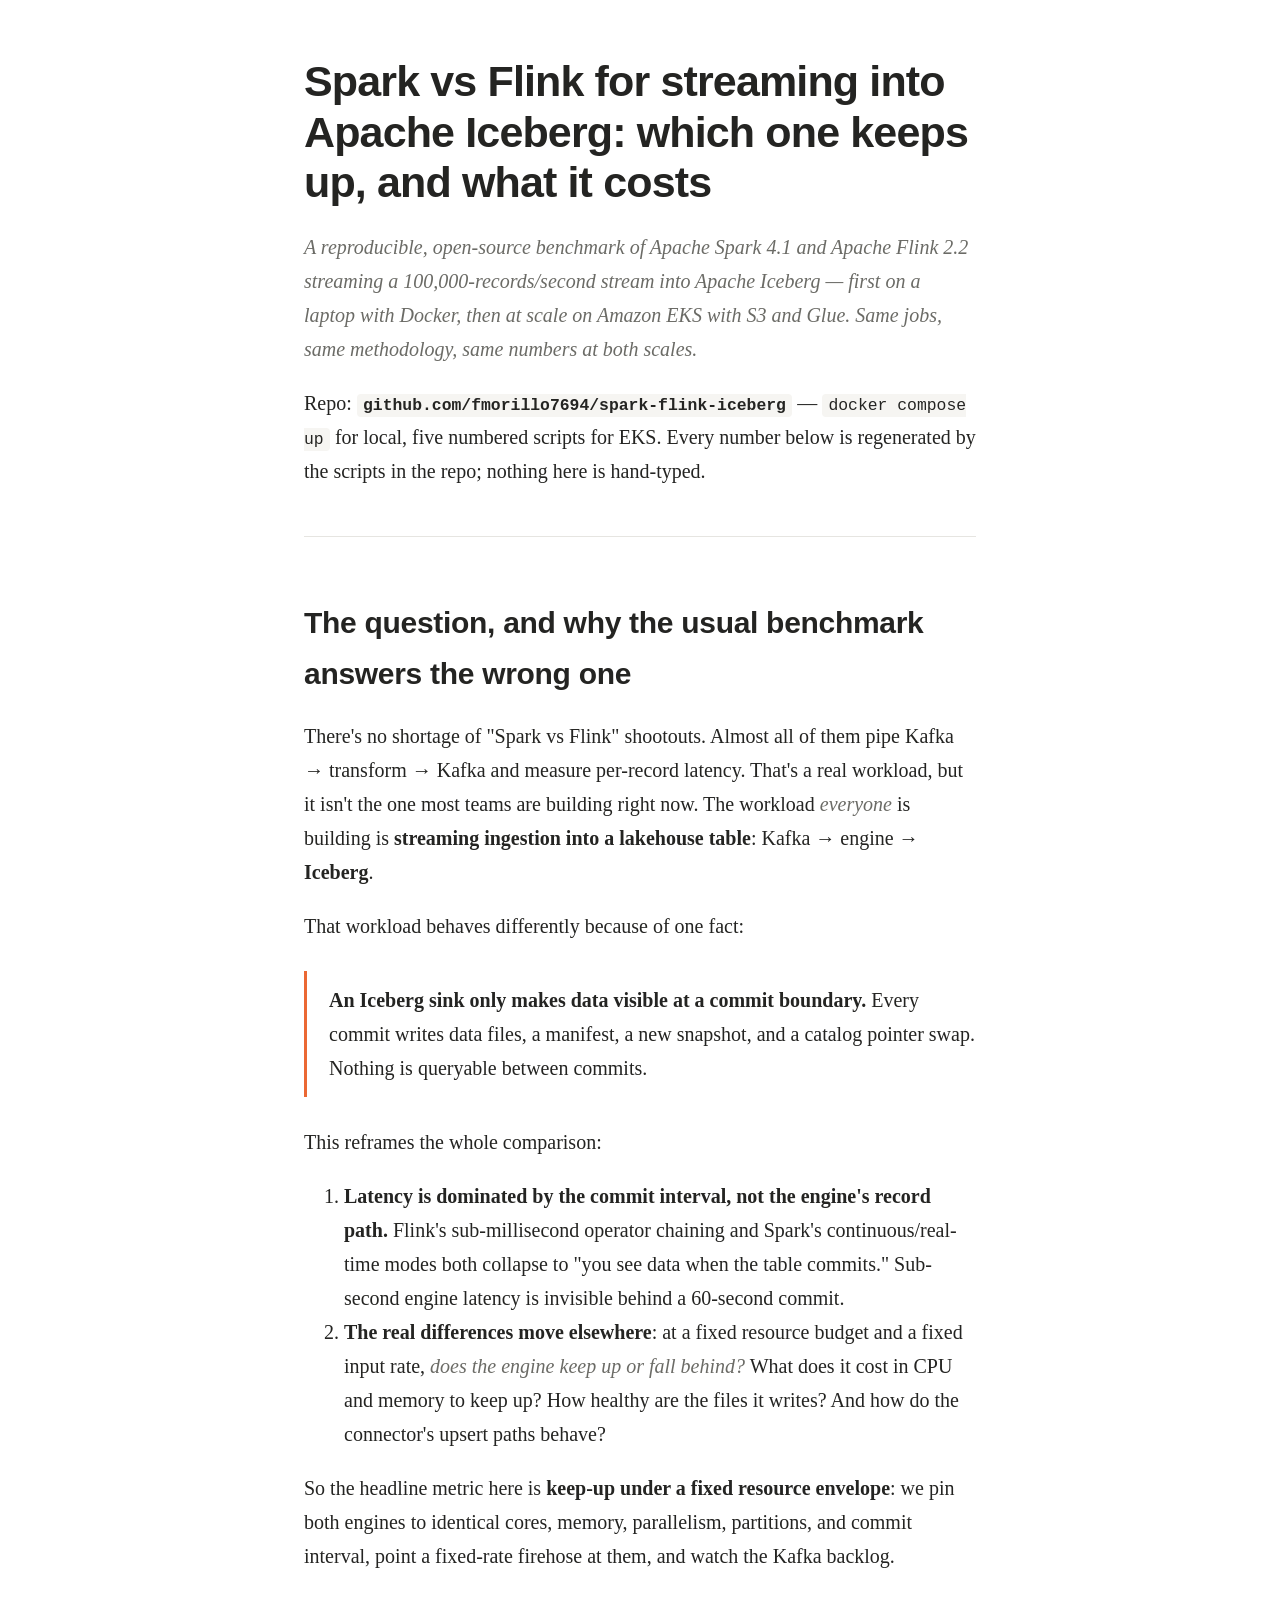
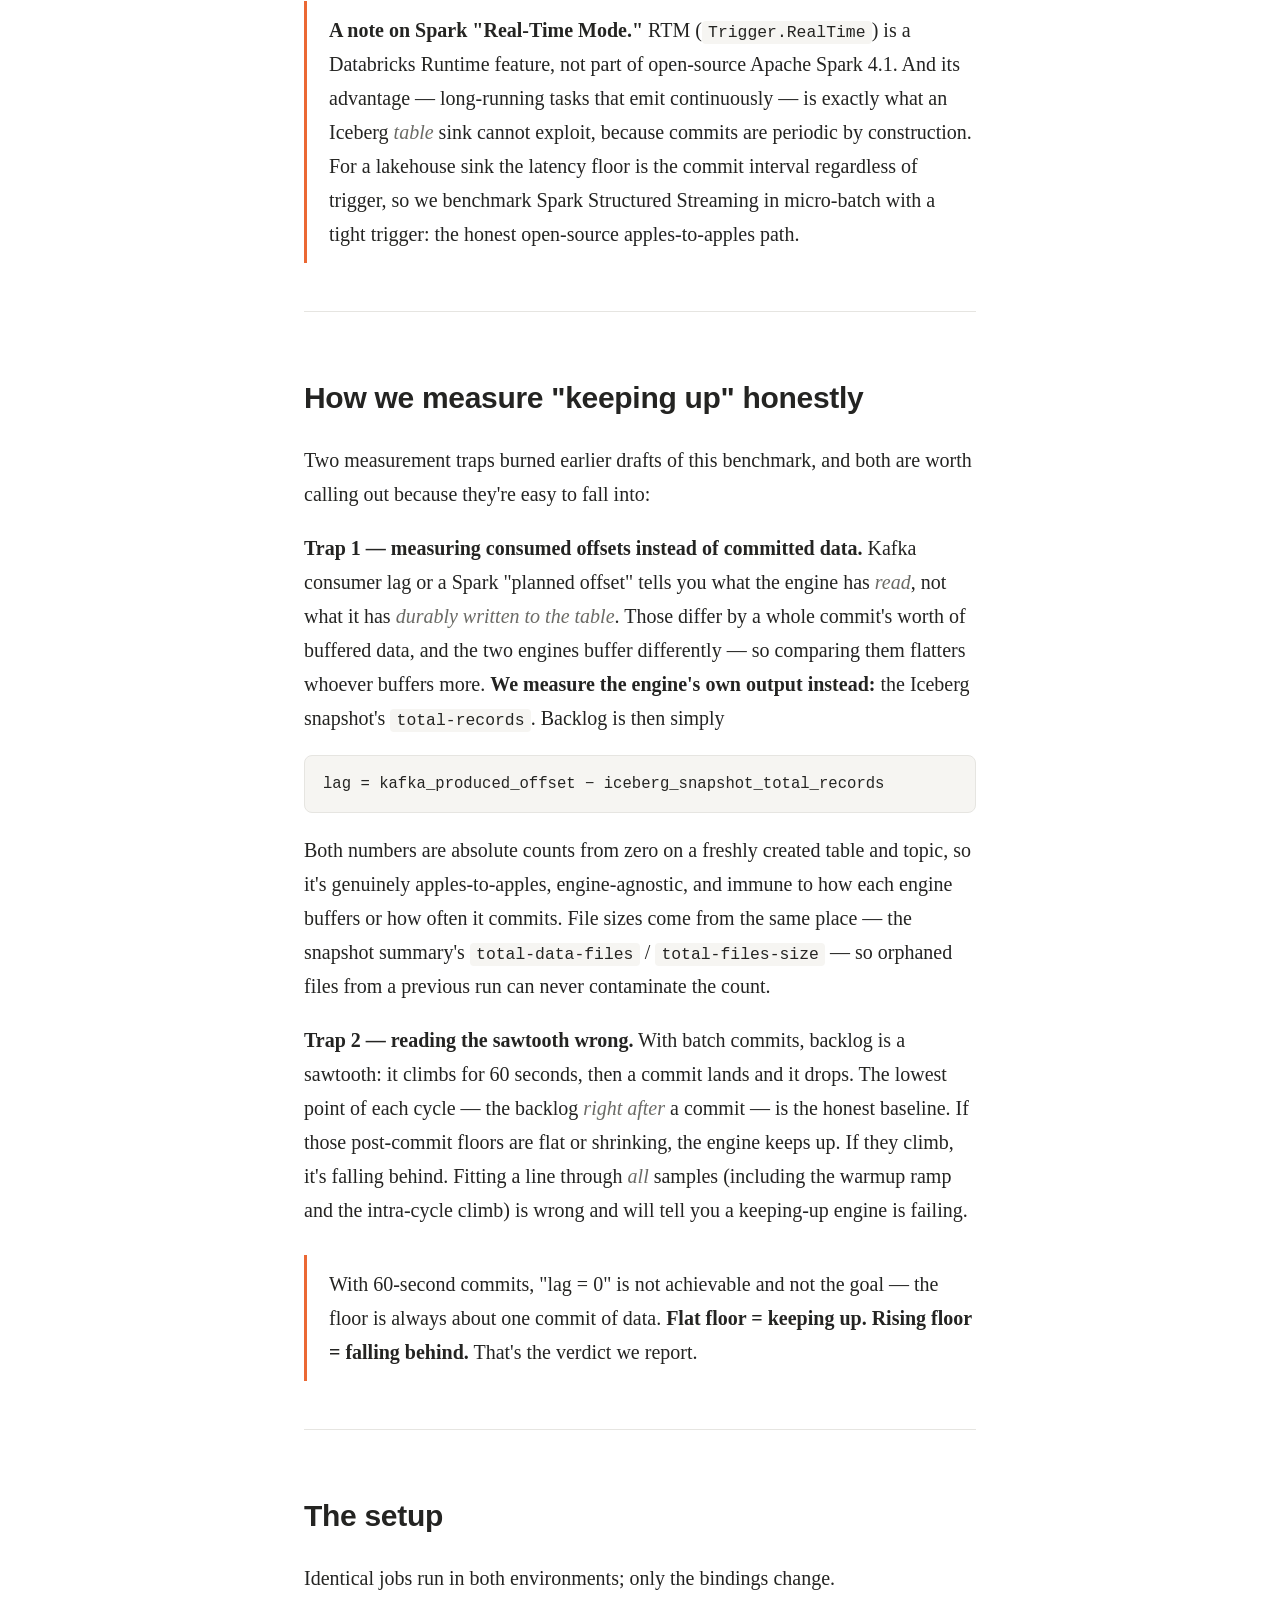
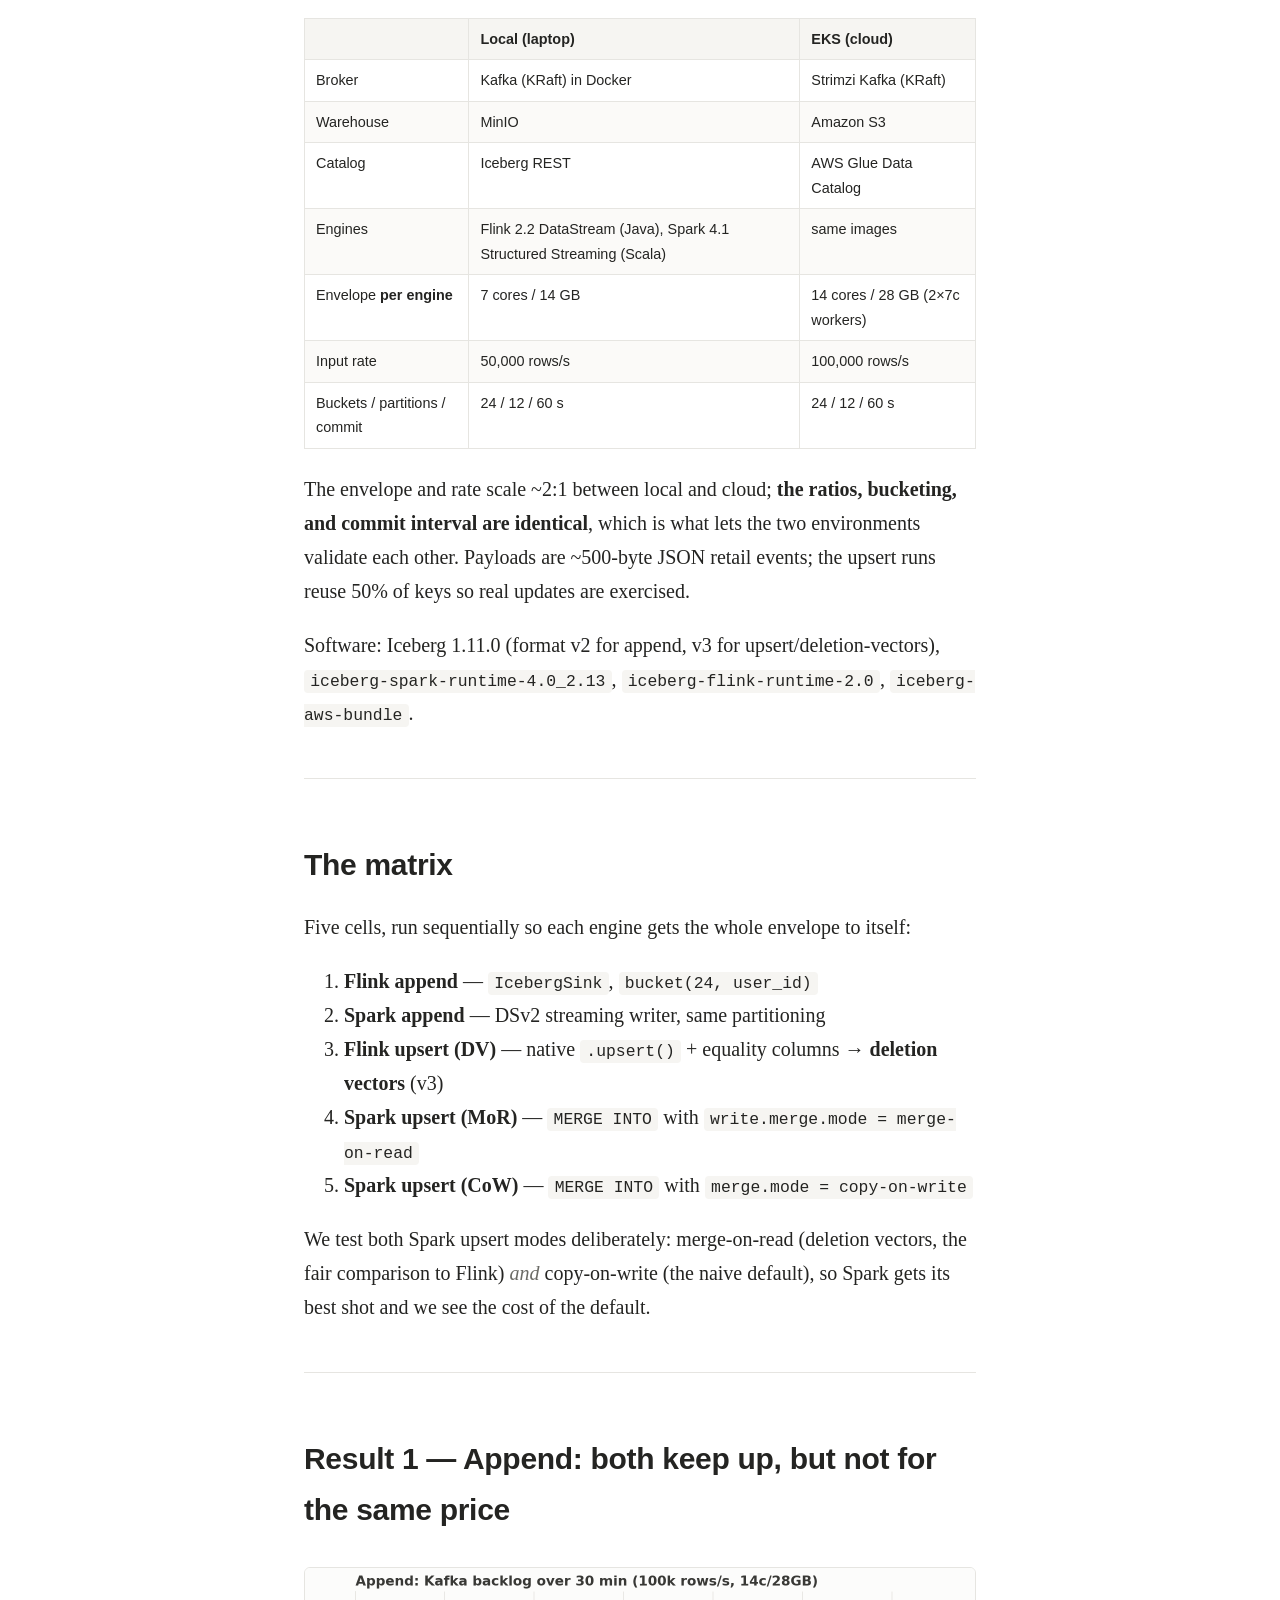
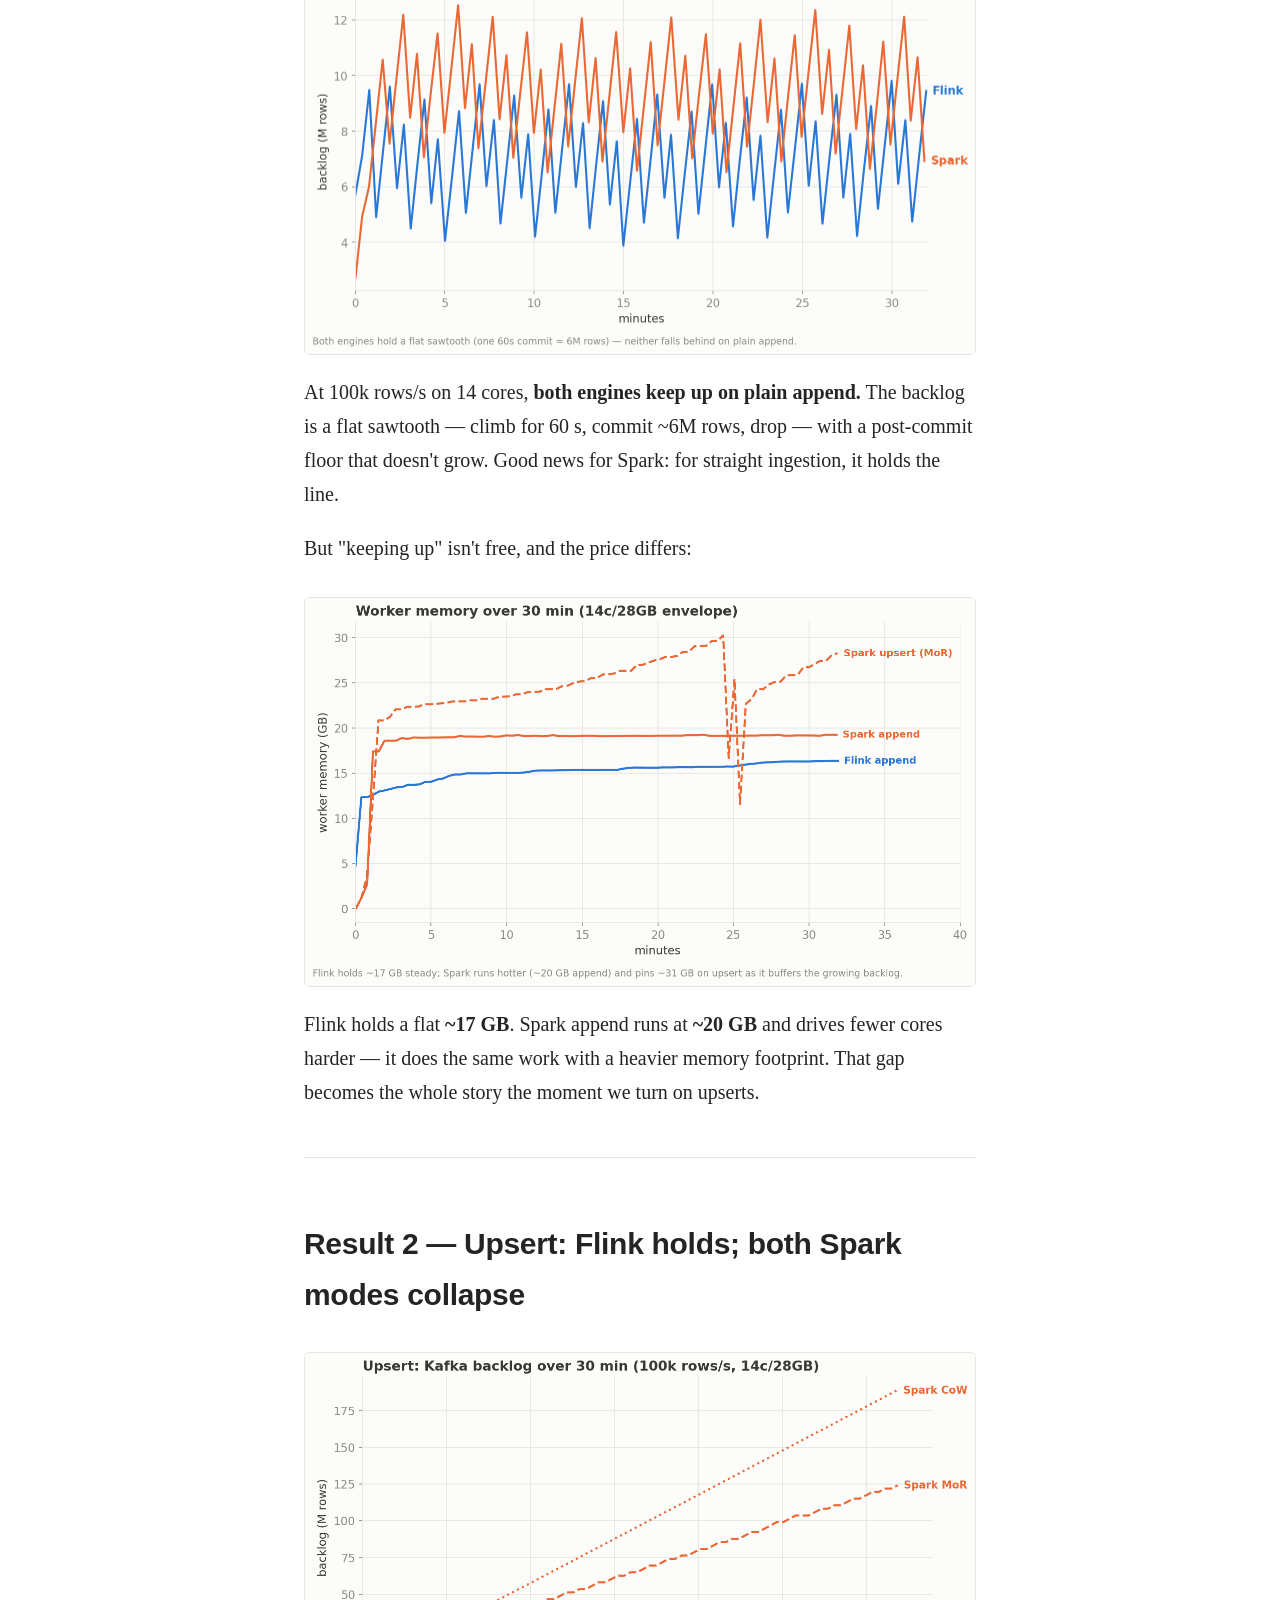
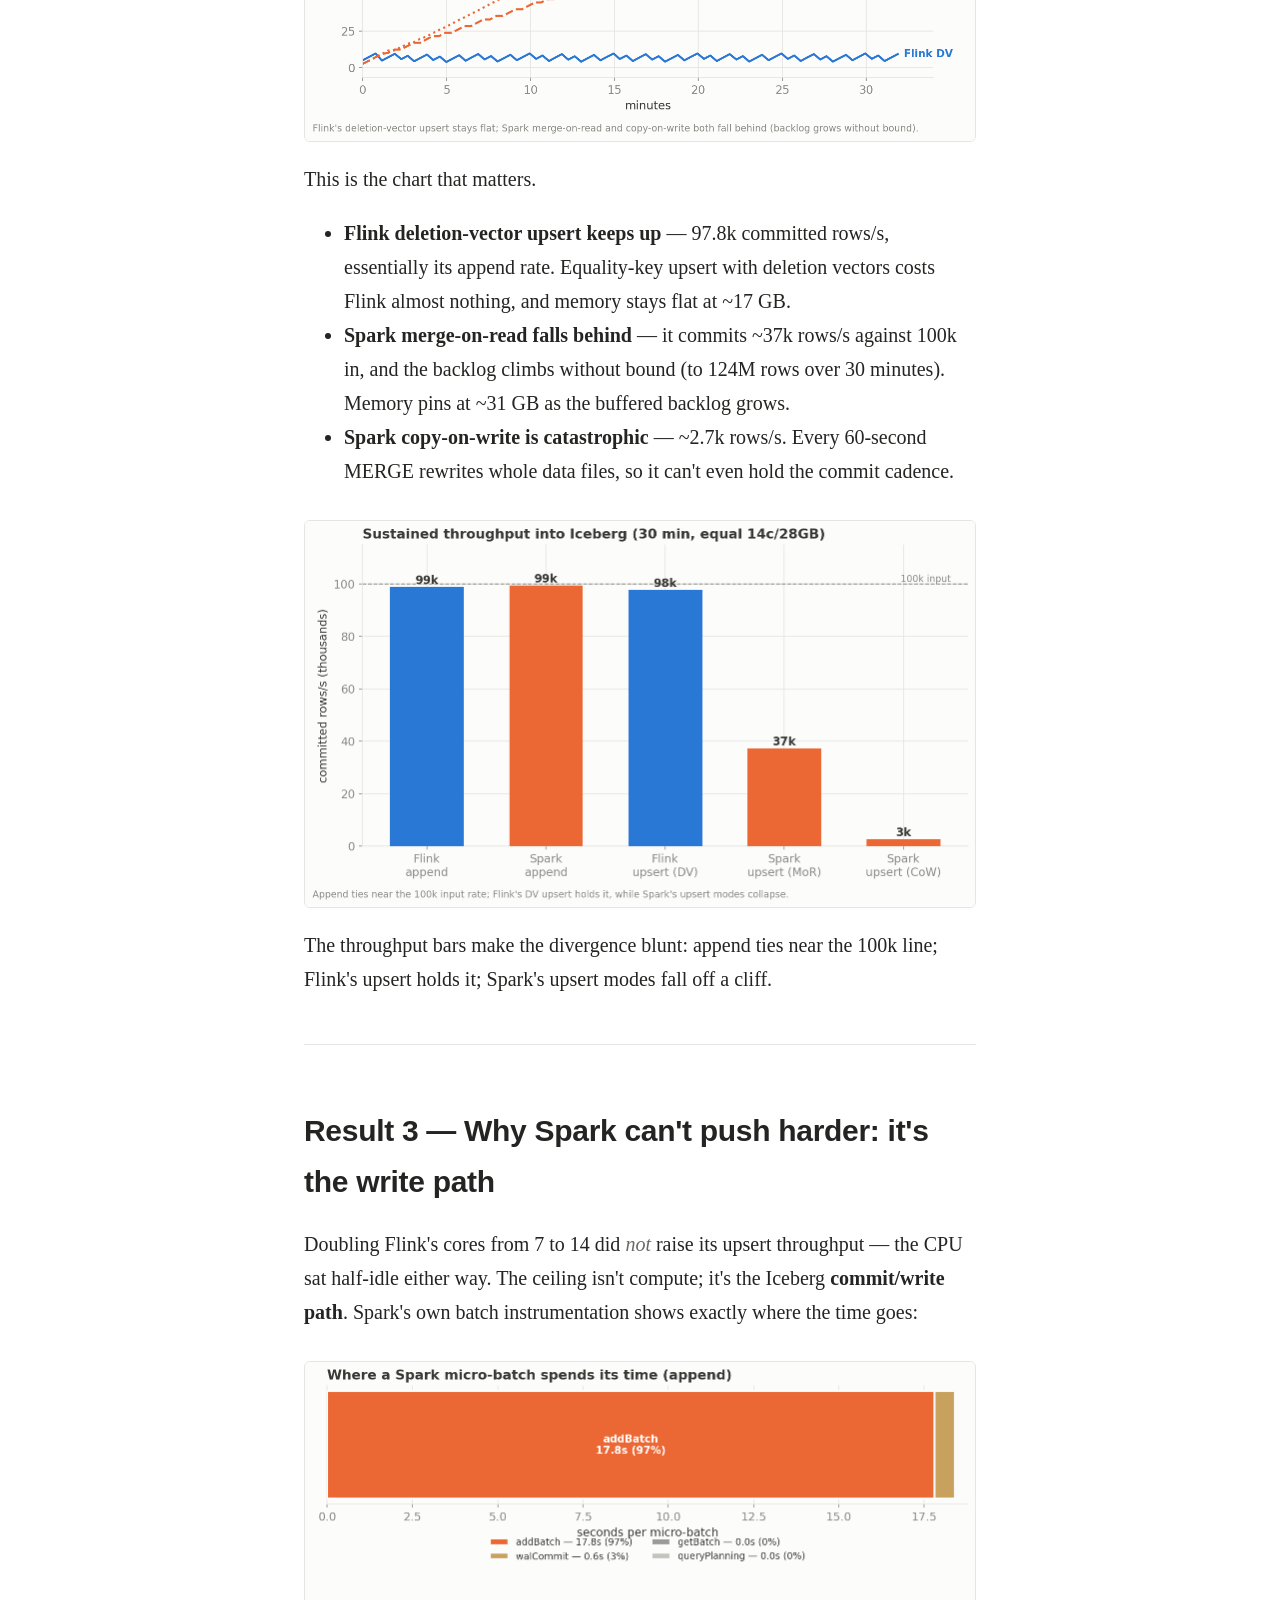
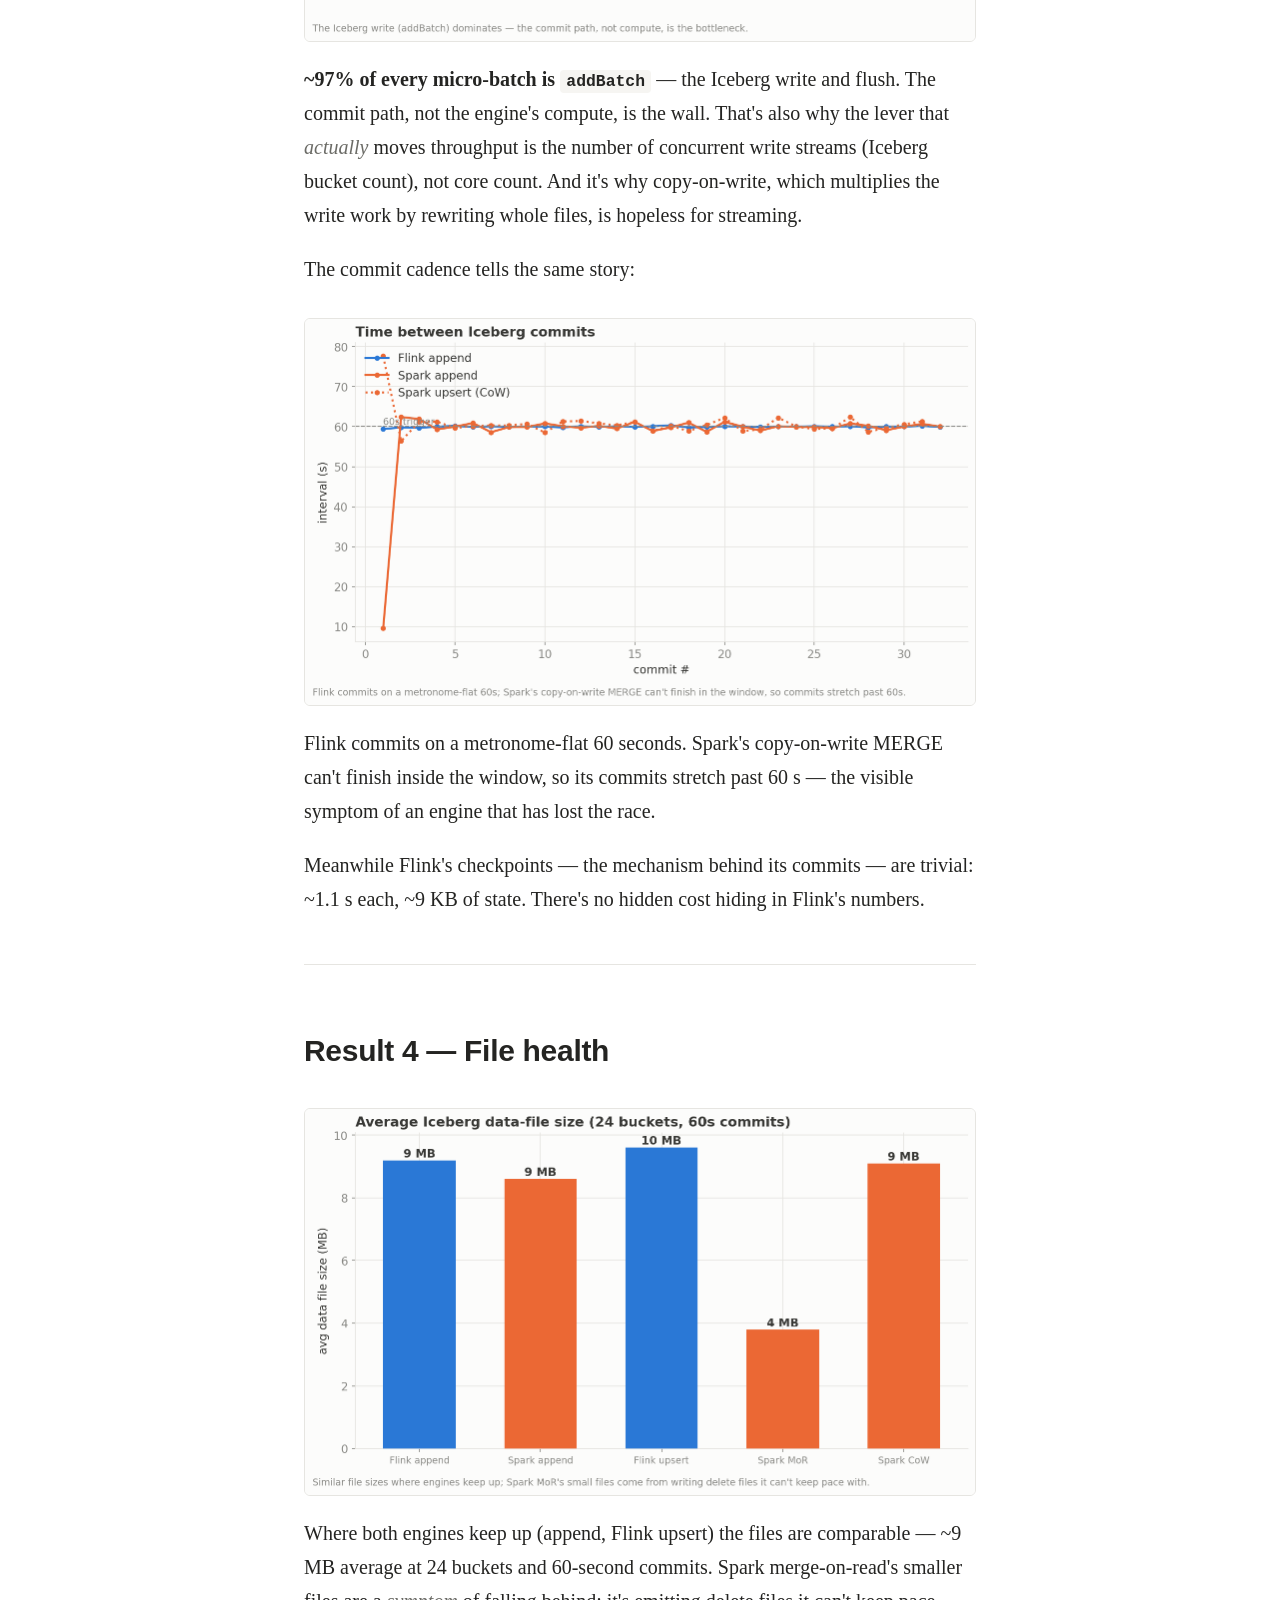
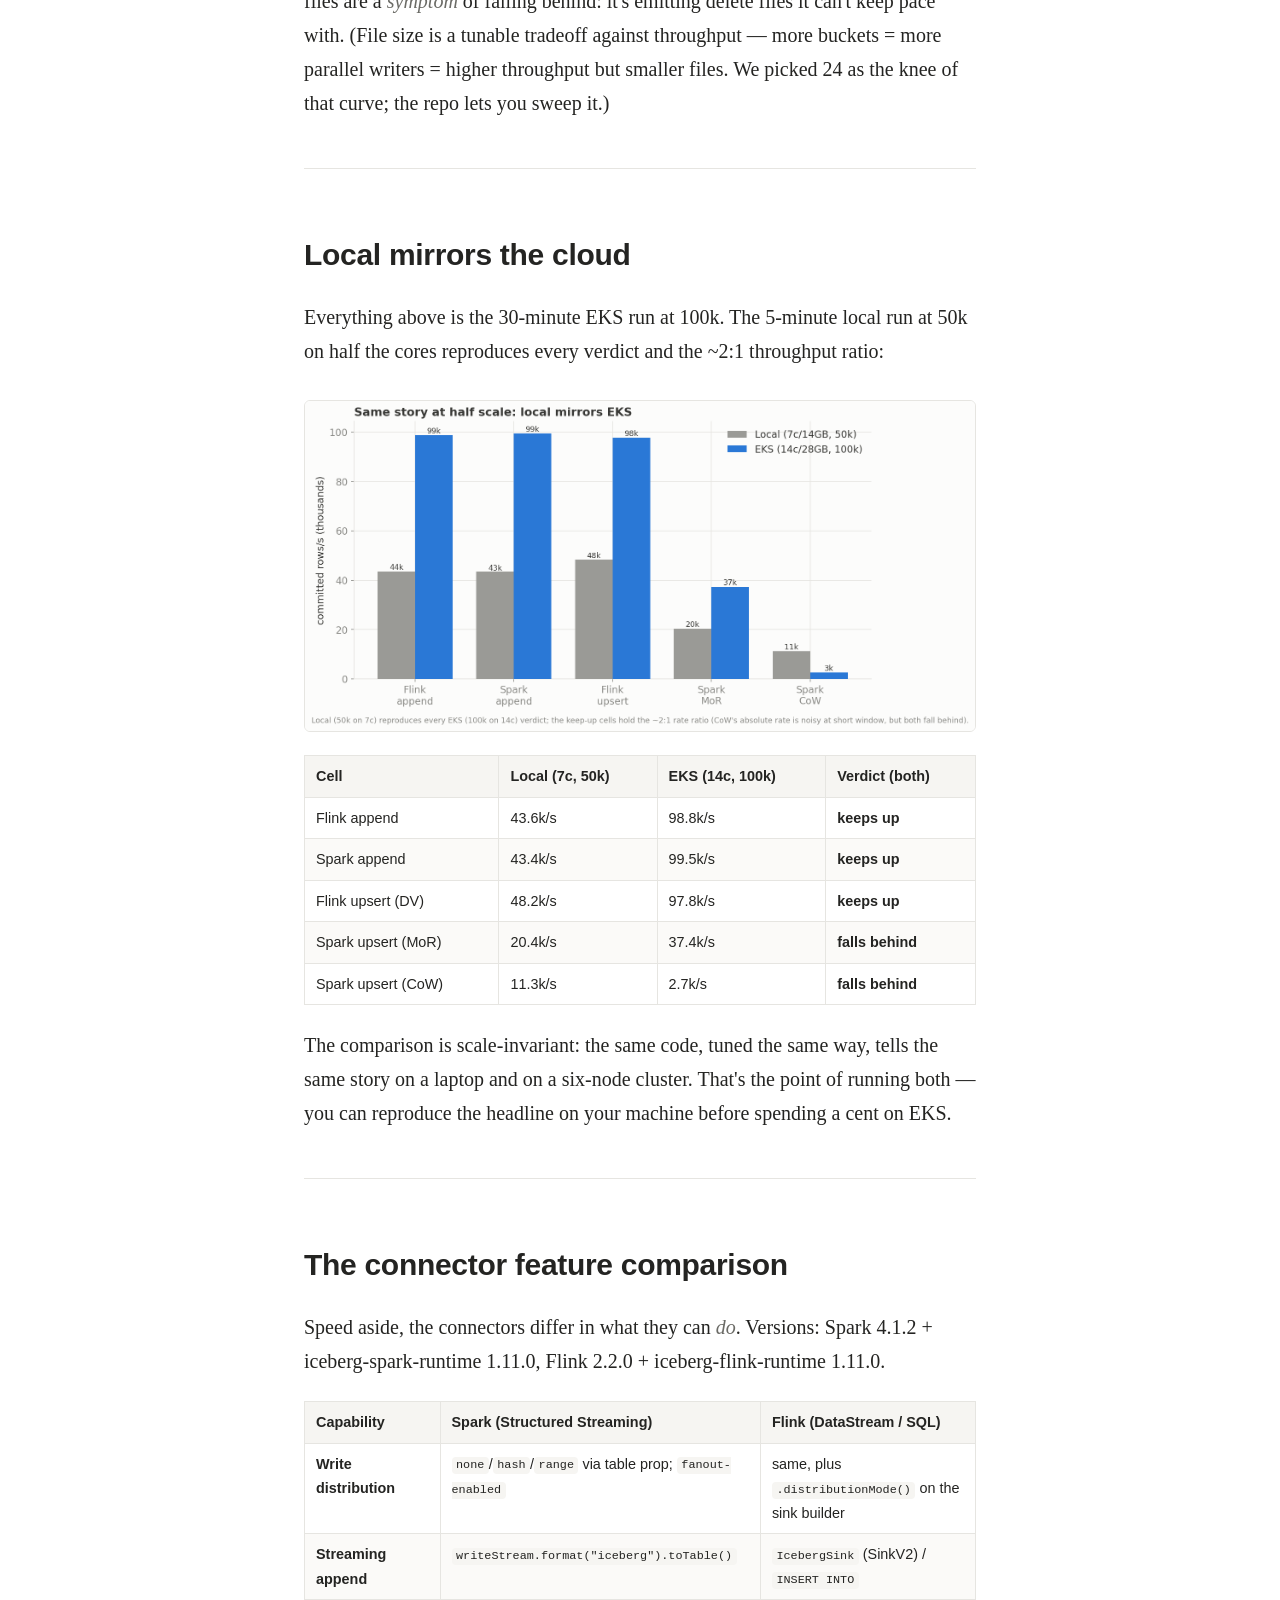
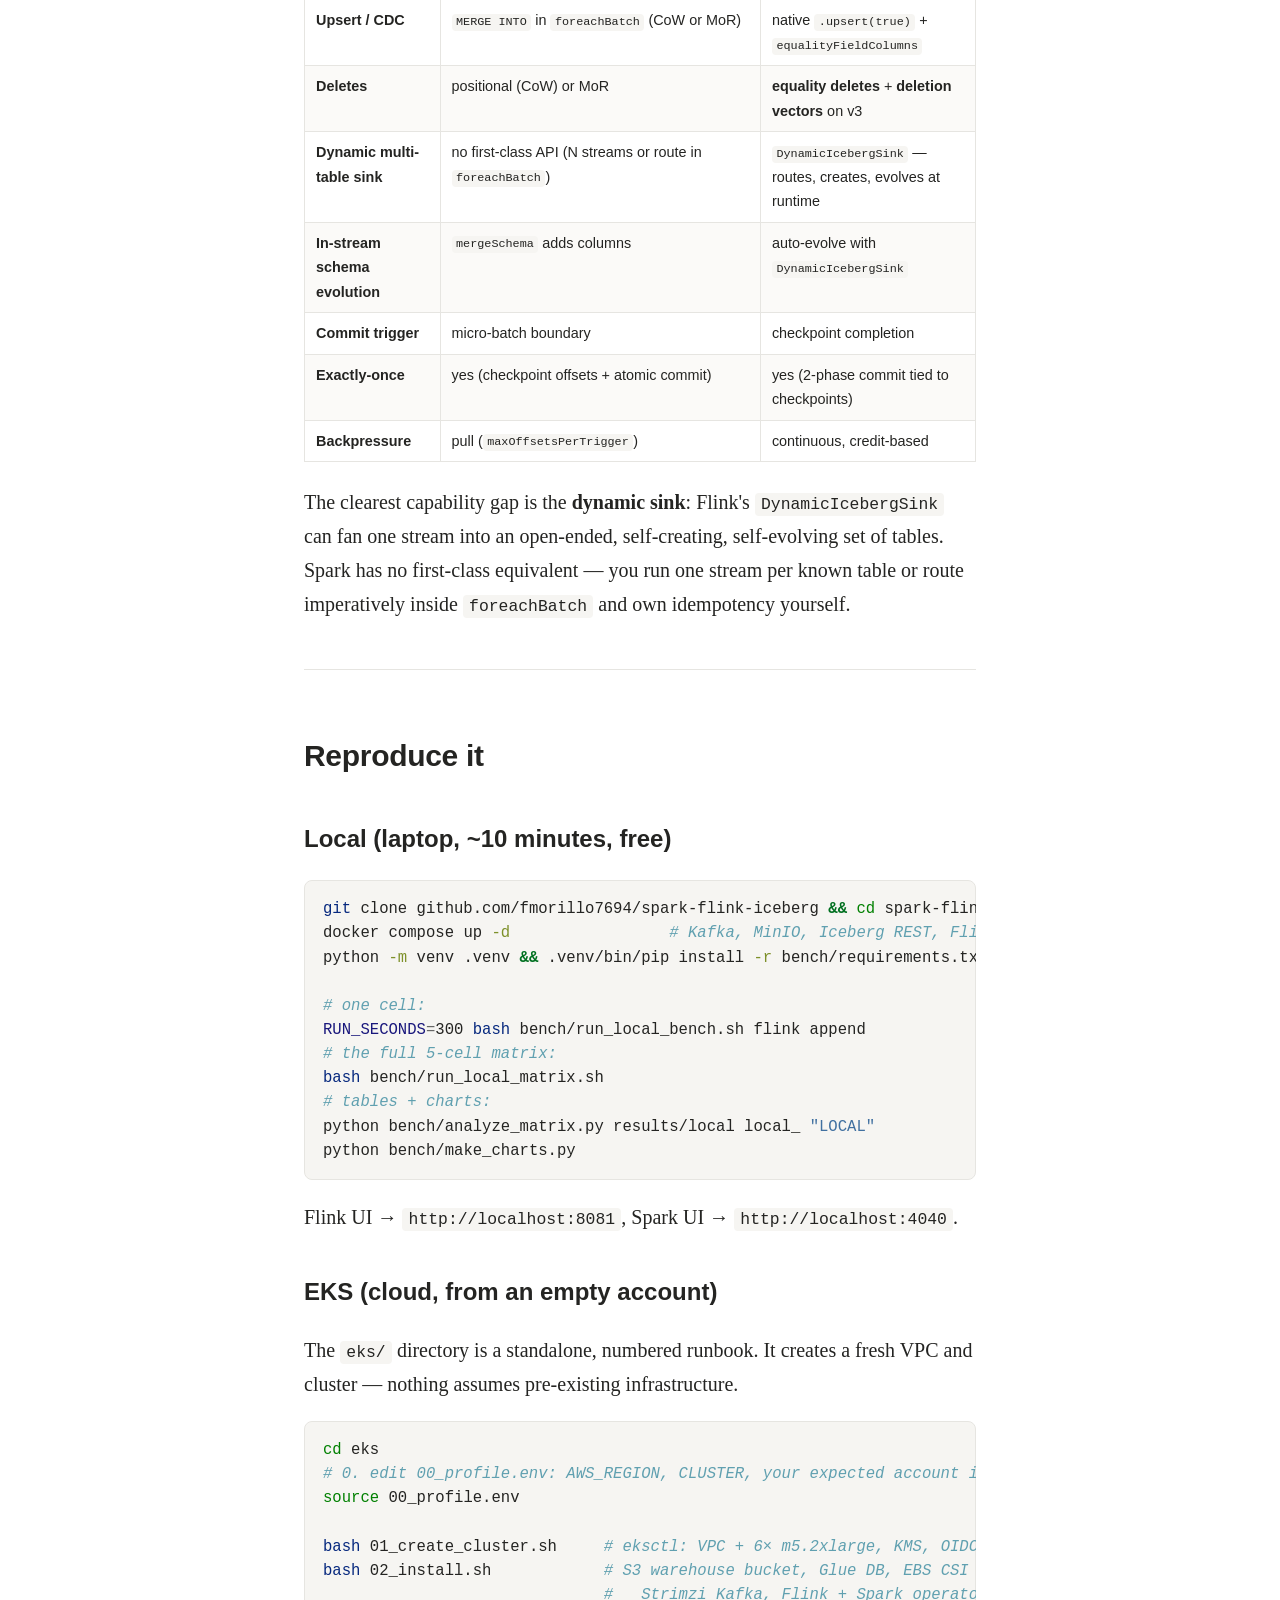
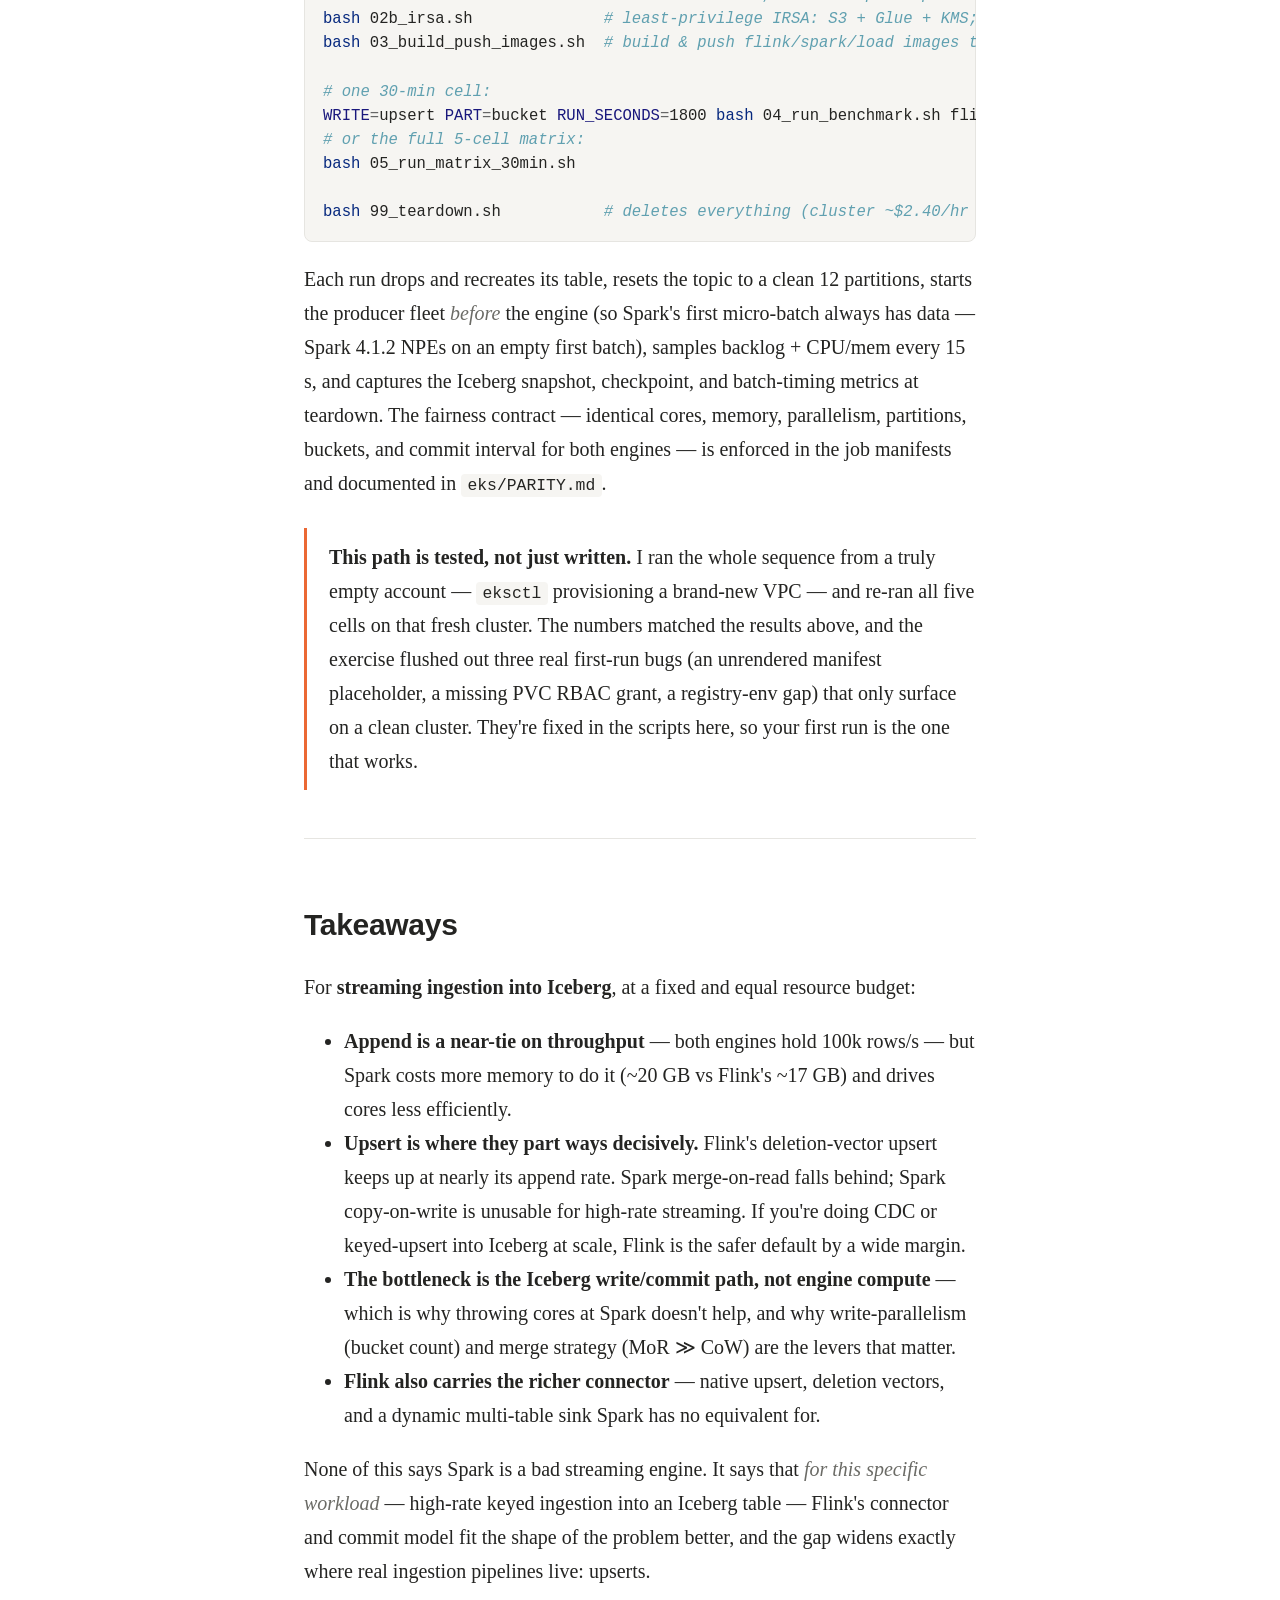
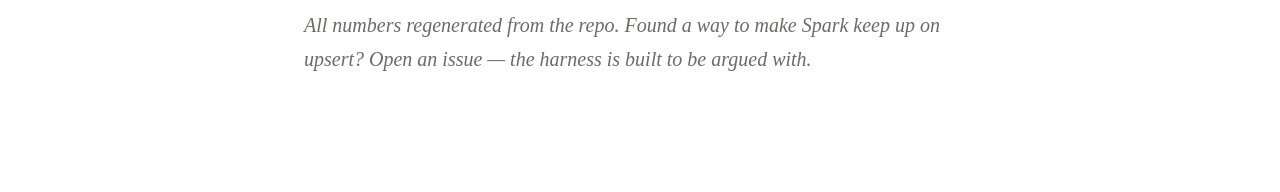
==== commit 6e7b2e80: "Point blog repo links at fmorillo7694/spark-flink-iceberg" ====
--- a/blog/spark-vs-flink-iceberg.html
+++ b/blog/spark-vs-flink-iceberg.html
@@ -144,7 +144,7 @@
 with S3 and Glue. Same jobs, same methodology, same numbers at both
 scales.</em></p>
 <p>Repo:
-<strong><code>github.com/&lt;you&gt;/spark-flink-iceberg</code></strong>
+<strong><code>github.com/fmorillo7694/spark-flink-iceberg</code></strong>
 — <code>docker compose up</code> for local, five numbered scripts for
 EKS. Every number below is regenerated by the scripts in the repo;
 nothing here is hand-typed.</p>
@@ -503,7 +503,7 @@
 <h2 id="reproduce-it">Reproduce it</h2>
 <h3 id="local-laptop-10-minutes-free">Local (laptop, ~10 minutes,
 free)</h3>
-<div class="sourceCode" id="cb2"><pre class="sourceCode bash"><code class="sourceCode bash"><span id="cb2-1"><a href="#cb2-1" aria-hidden="true" tabindex="-1"></a><span class="fu">git</span> clone github.com/<span class="op">&lt;</span>you<span class="op">&gt;</span>/spark-flink-iceberg <span class="kw">&amp;&amp;</span> <span class="bu">cd</span> spark-flink-iceberg</span>
+<div class="sourceCode" id="cb2"><pre class="sourceCode bash"><code class="sourceCode bash"><span id="cb2-1"><a href="#cb2-1" aria-hidden="true" tabindex="-1"></a><span class="fu">git</span> clone github.com/fmorillo7694/spark-flink-iceberg <span class="kw">&amp;&amp;</span> <span class="bu">cd</span> spark-flink-iceberg</span>
 <span id="cb2-2"><a href="#cb2-2" aria-hidden="true" tabindex="-1"></a><span class="ex">docker</span> compose up <span class="at">-d</span>                 <span class="co"># Kafka, MinIO, Iceberg REST, Flink, Spark</span></span>
 <span id="cb2-3"><a href="#cb2-3" aria-hidden="true" tabindex="-1"></a><span class="ex">python</span> <span class="at">-m</span> venv .venv <span class="kw">&amp;&amp;</span> <span class="ex">.venv/bin/pip</span> install <span class="at">-r</span> bench/requirements.txt</span>
 <span id="cb2-4"><a href="#cb2-4" aria-hidden="true" tabindex="-1"></a></span>
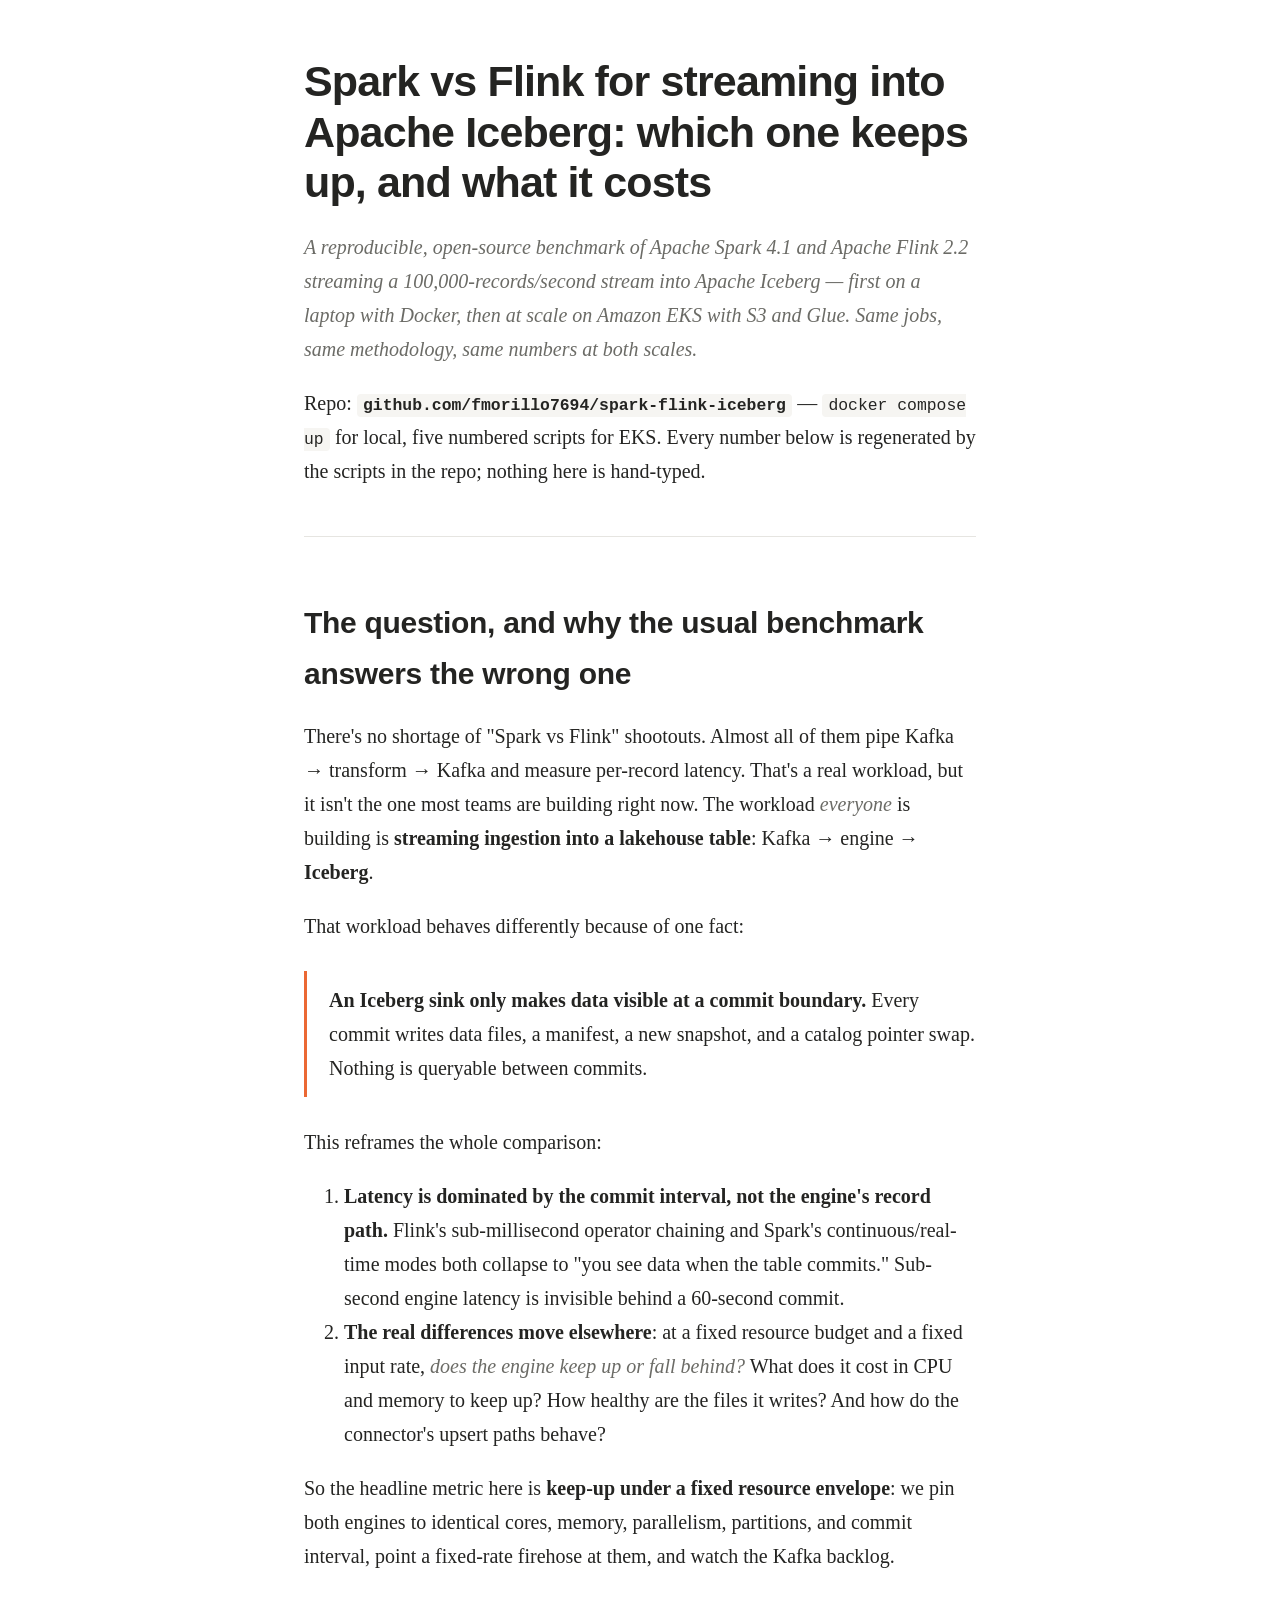
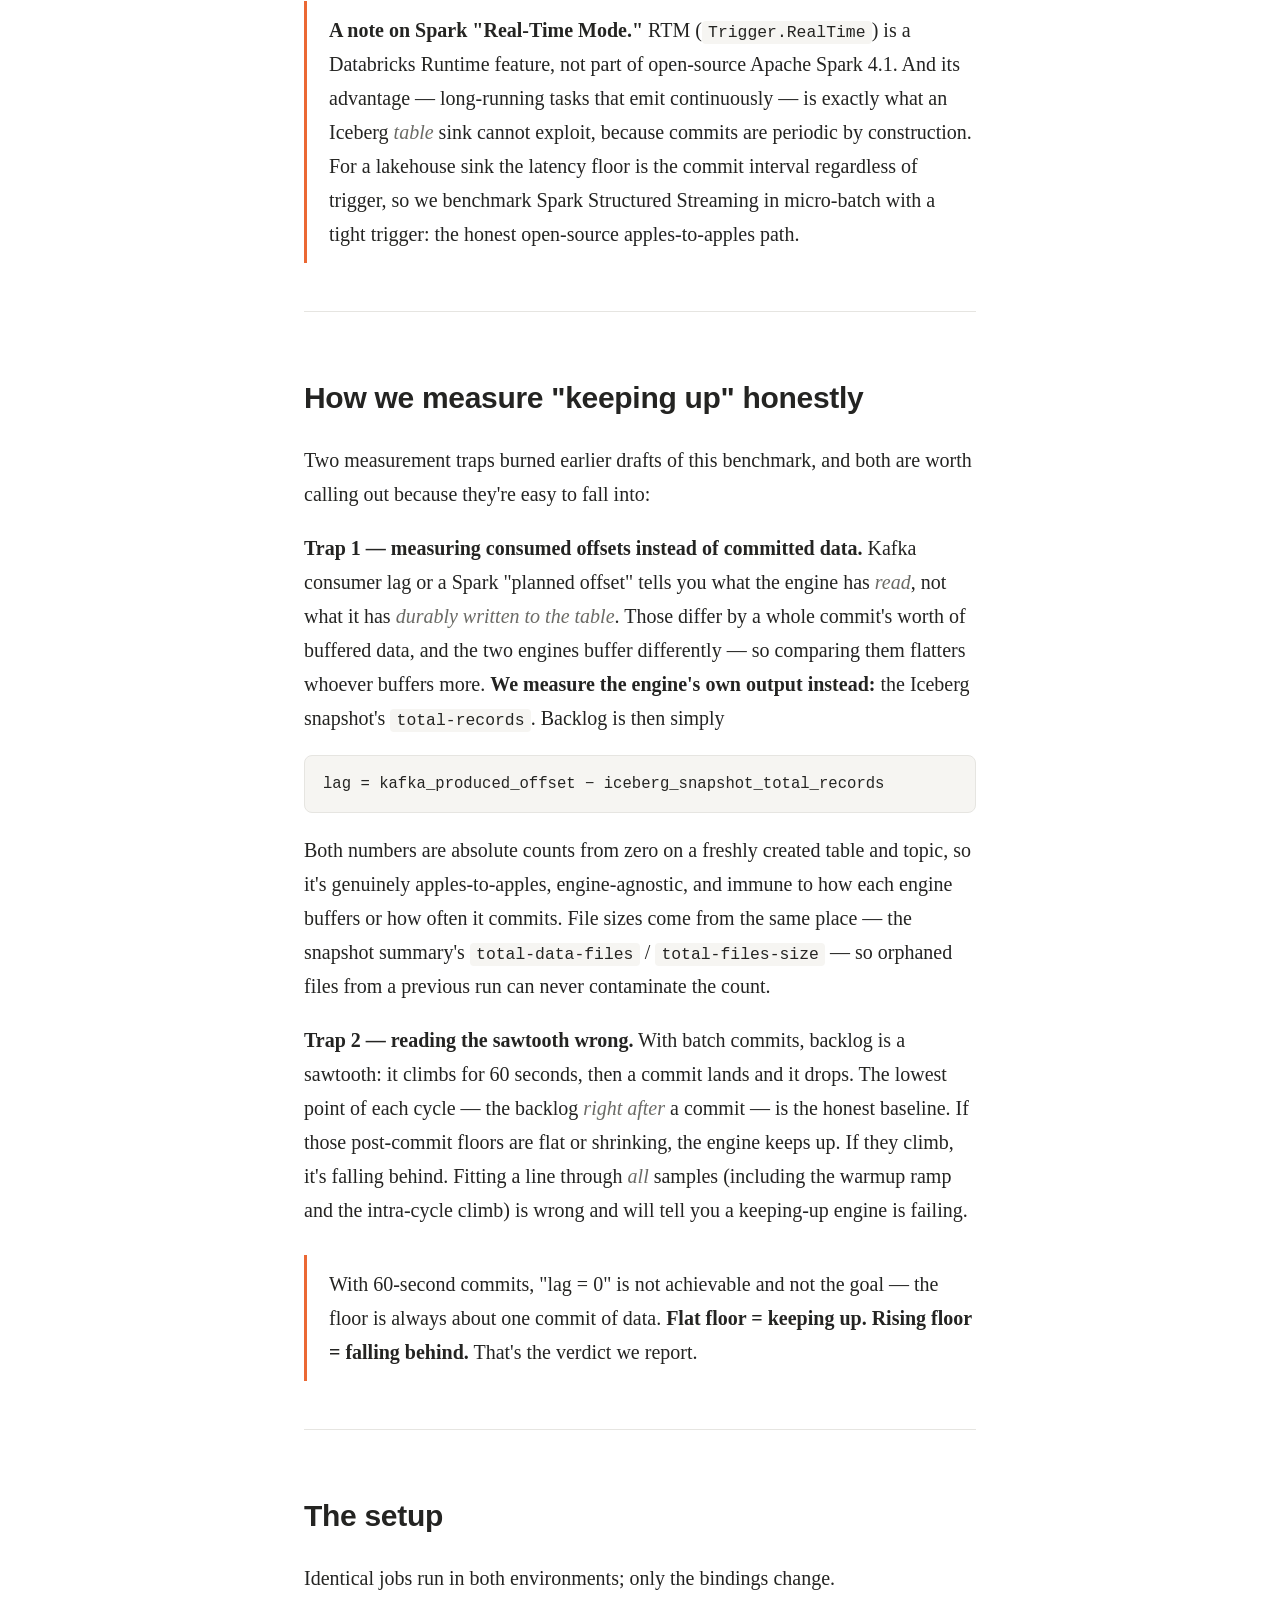
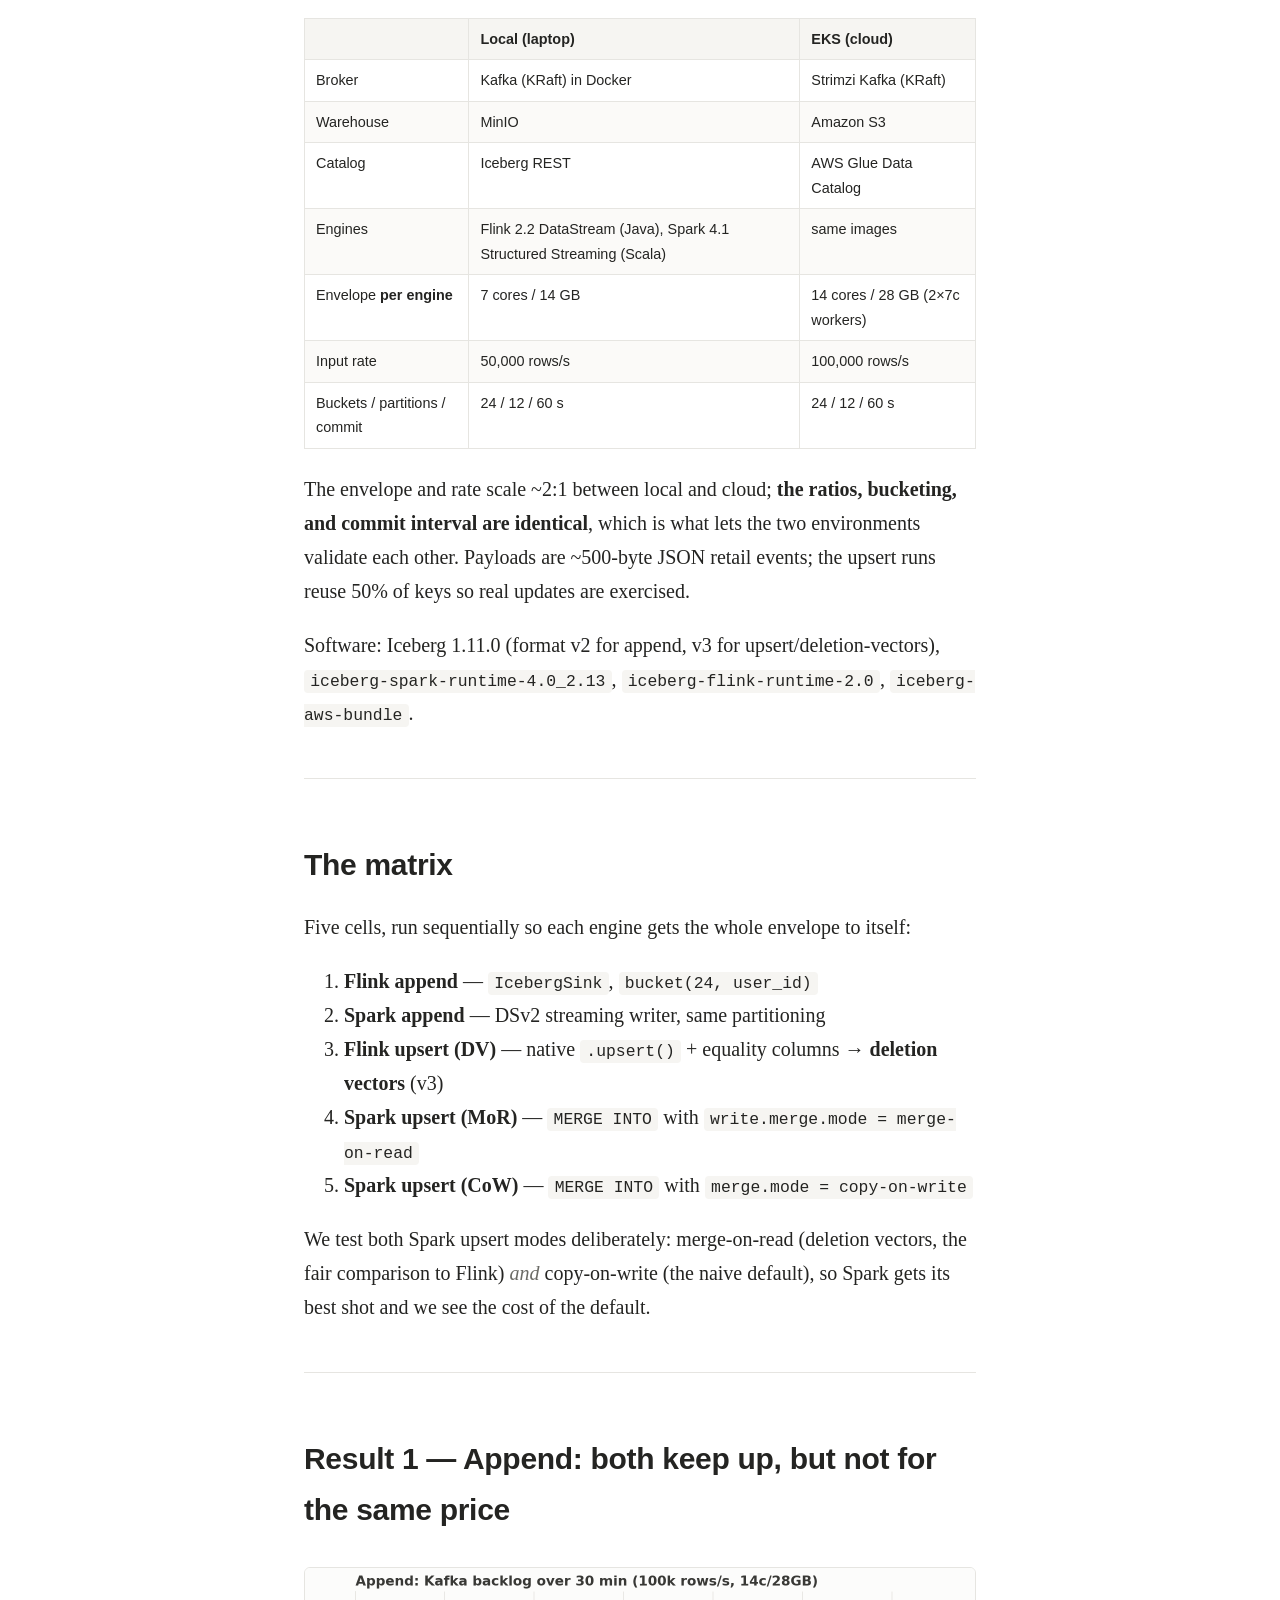
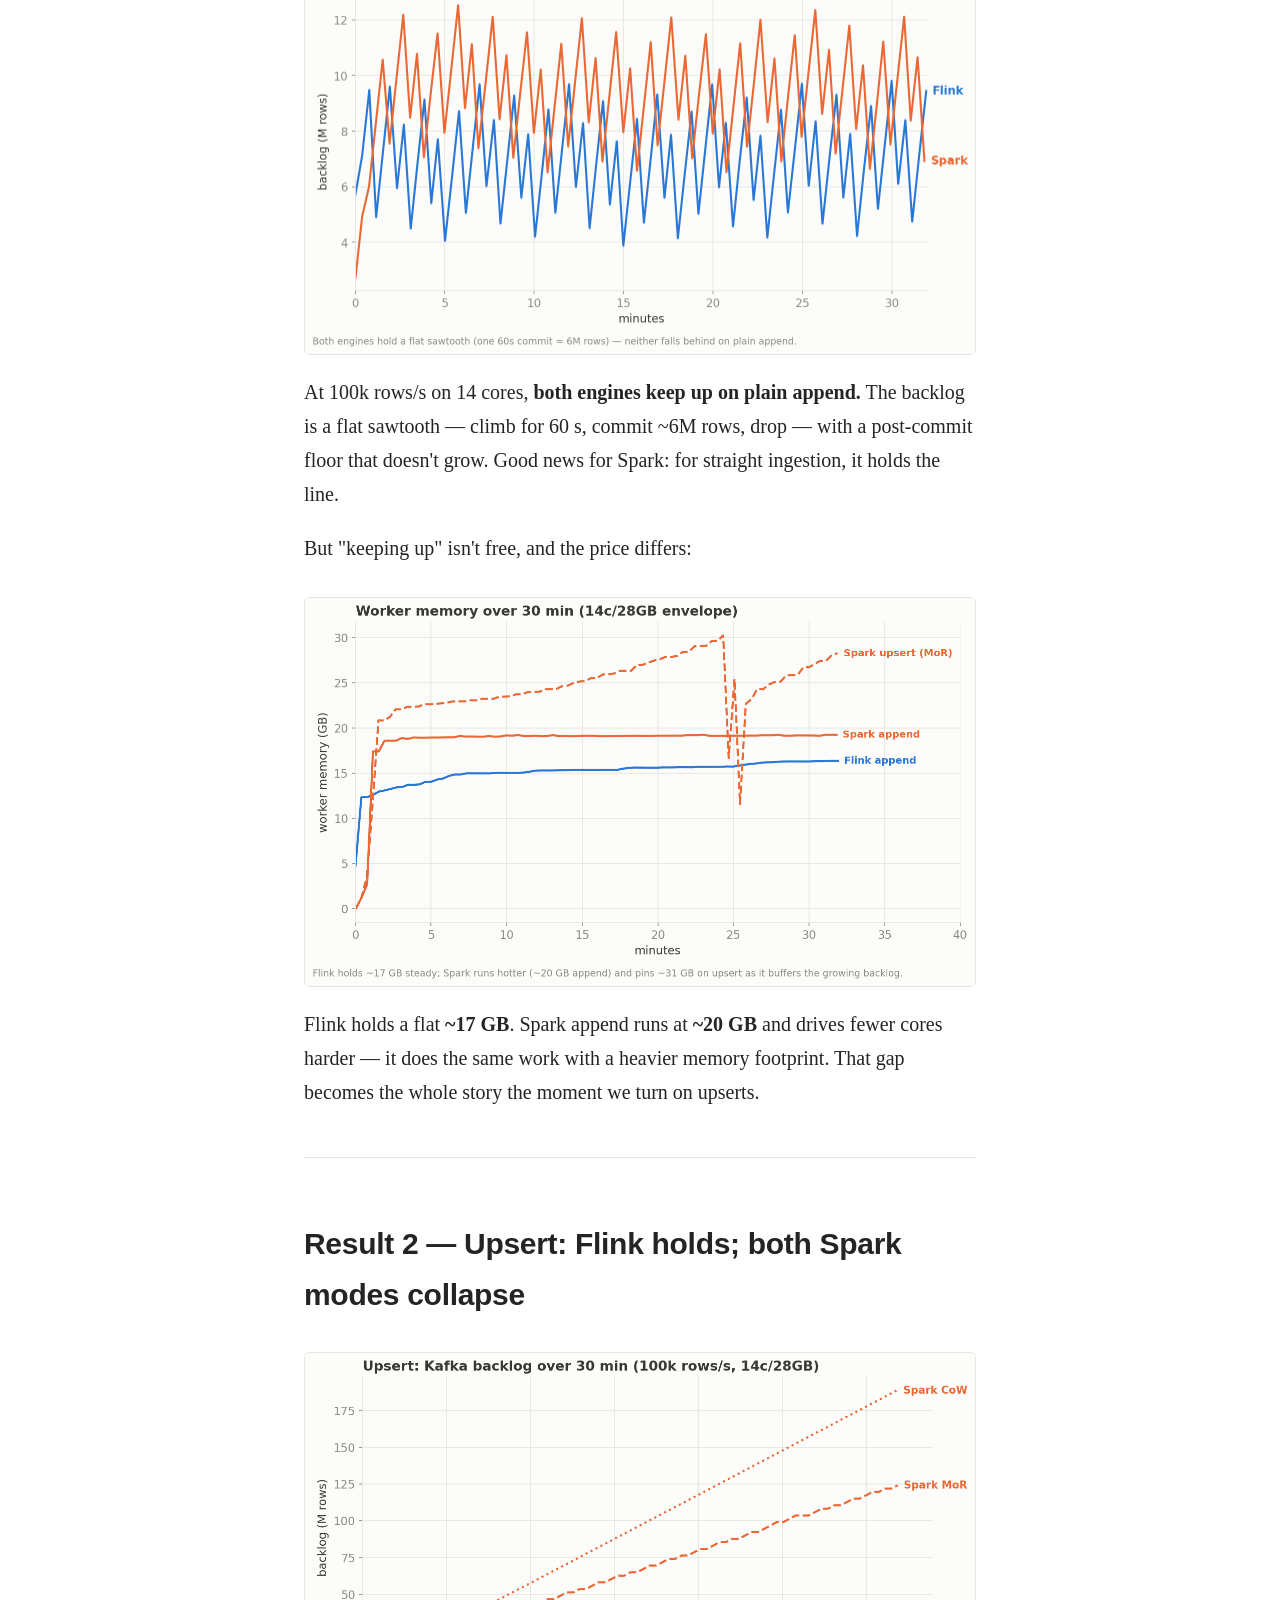
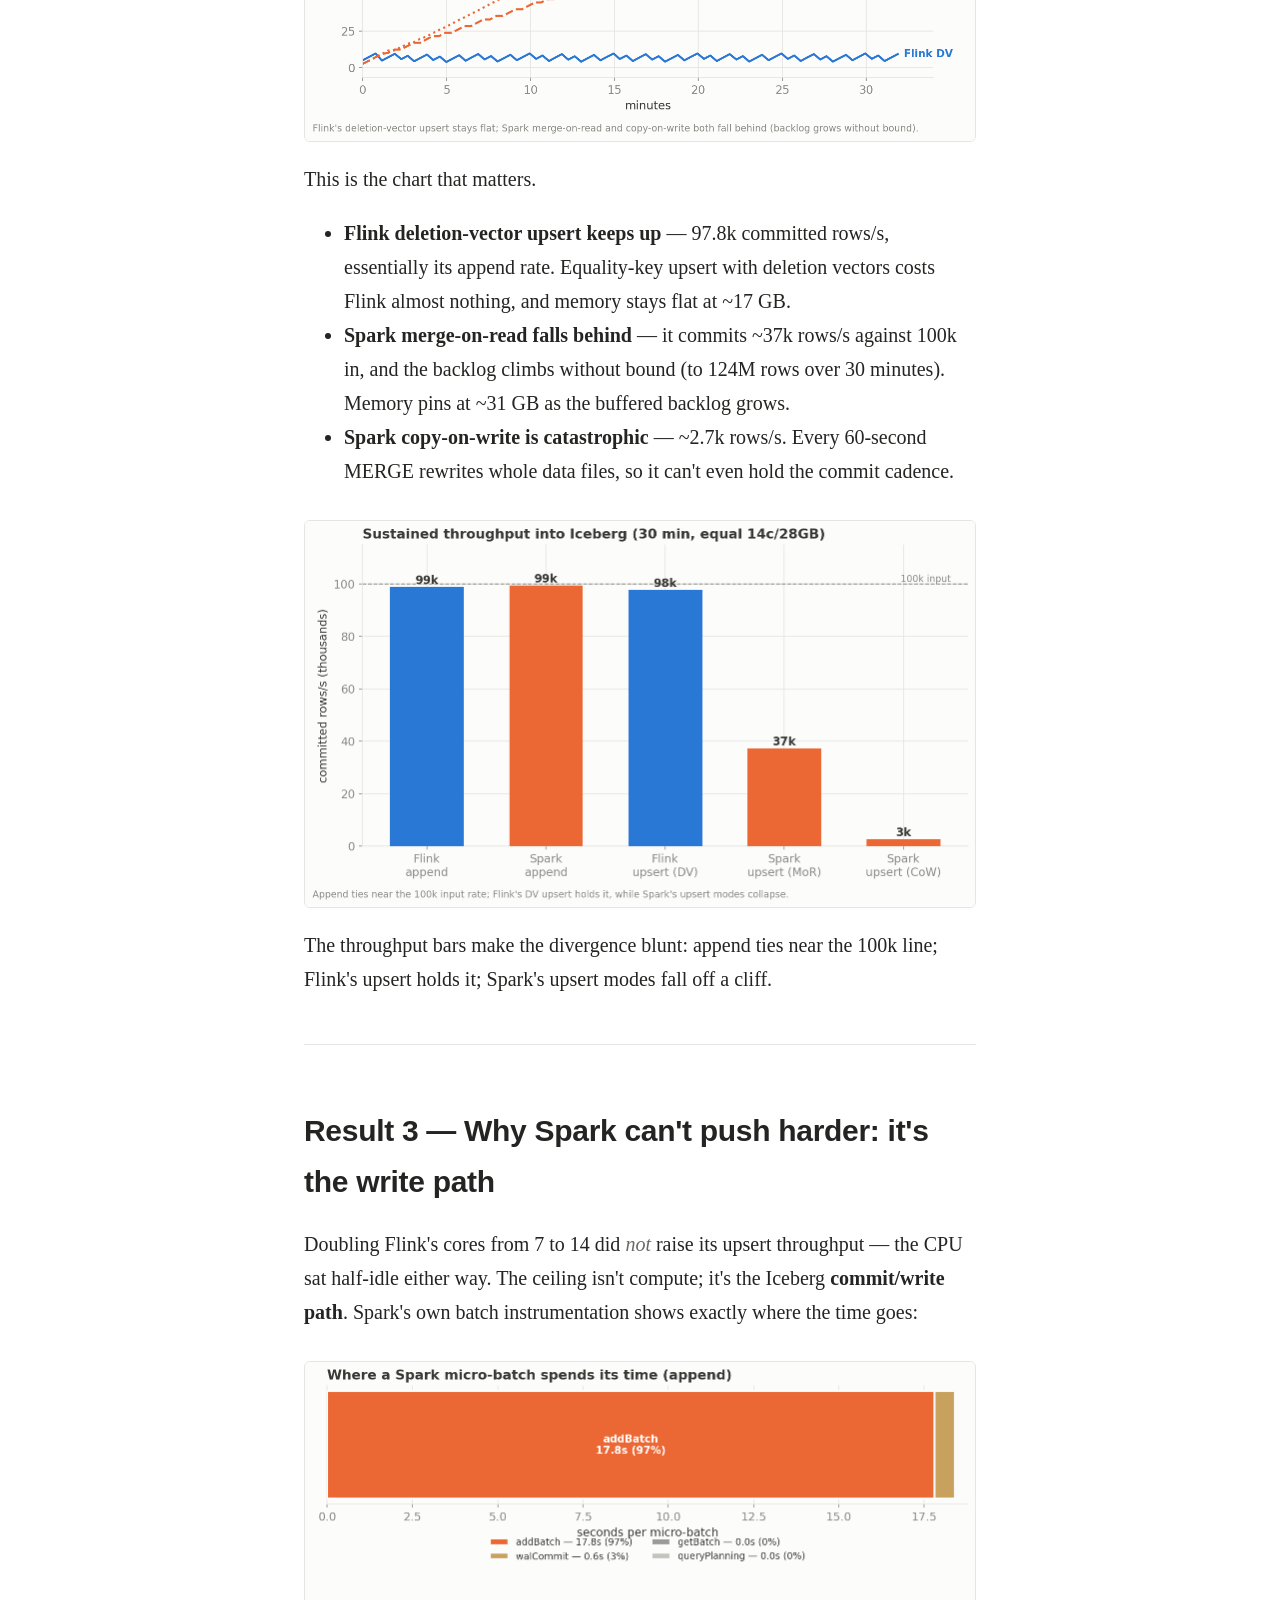
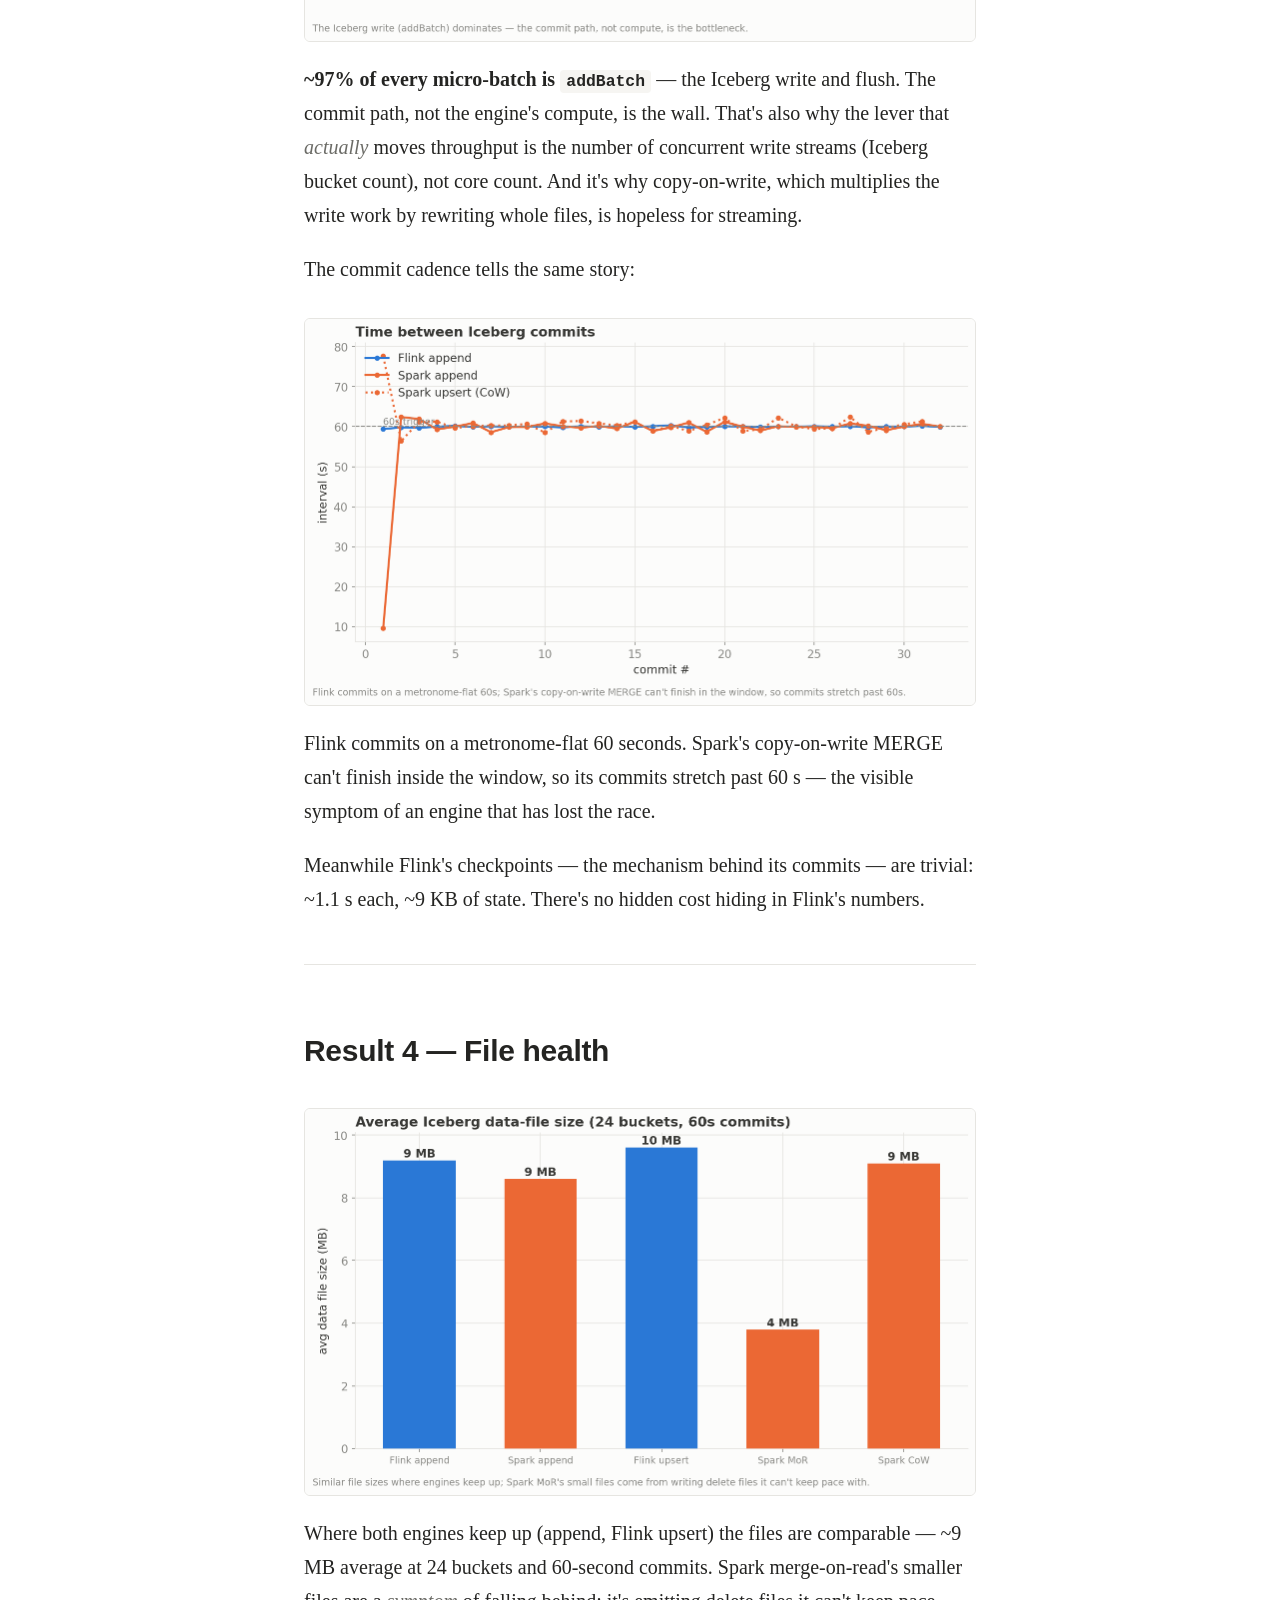
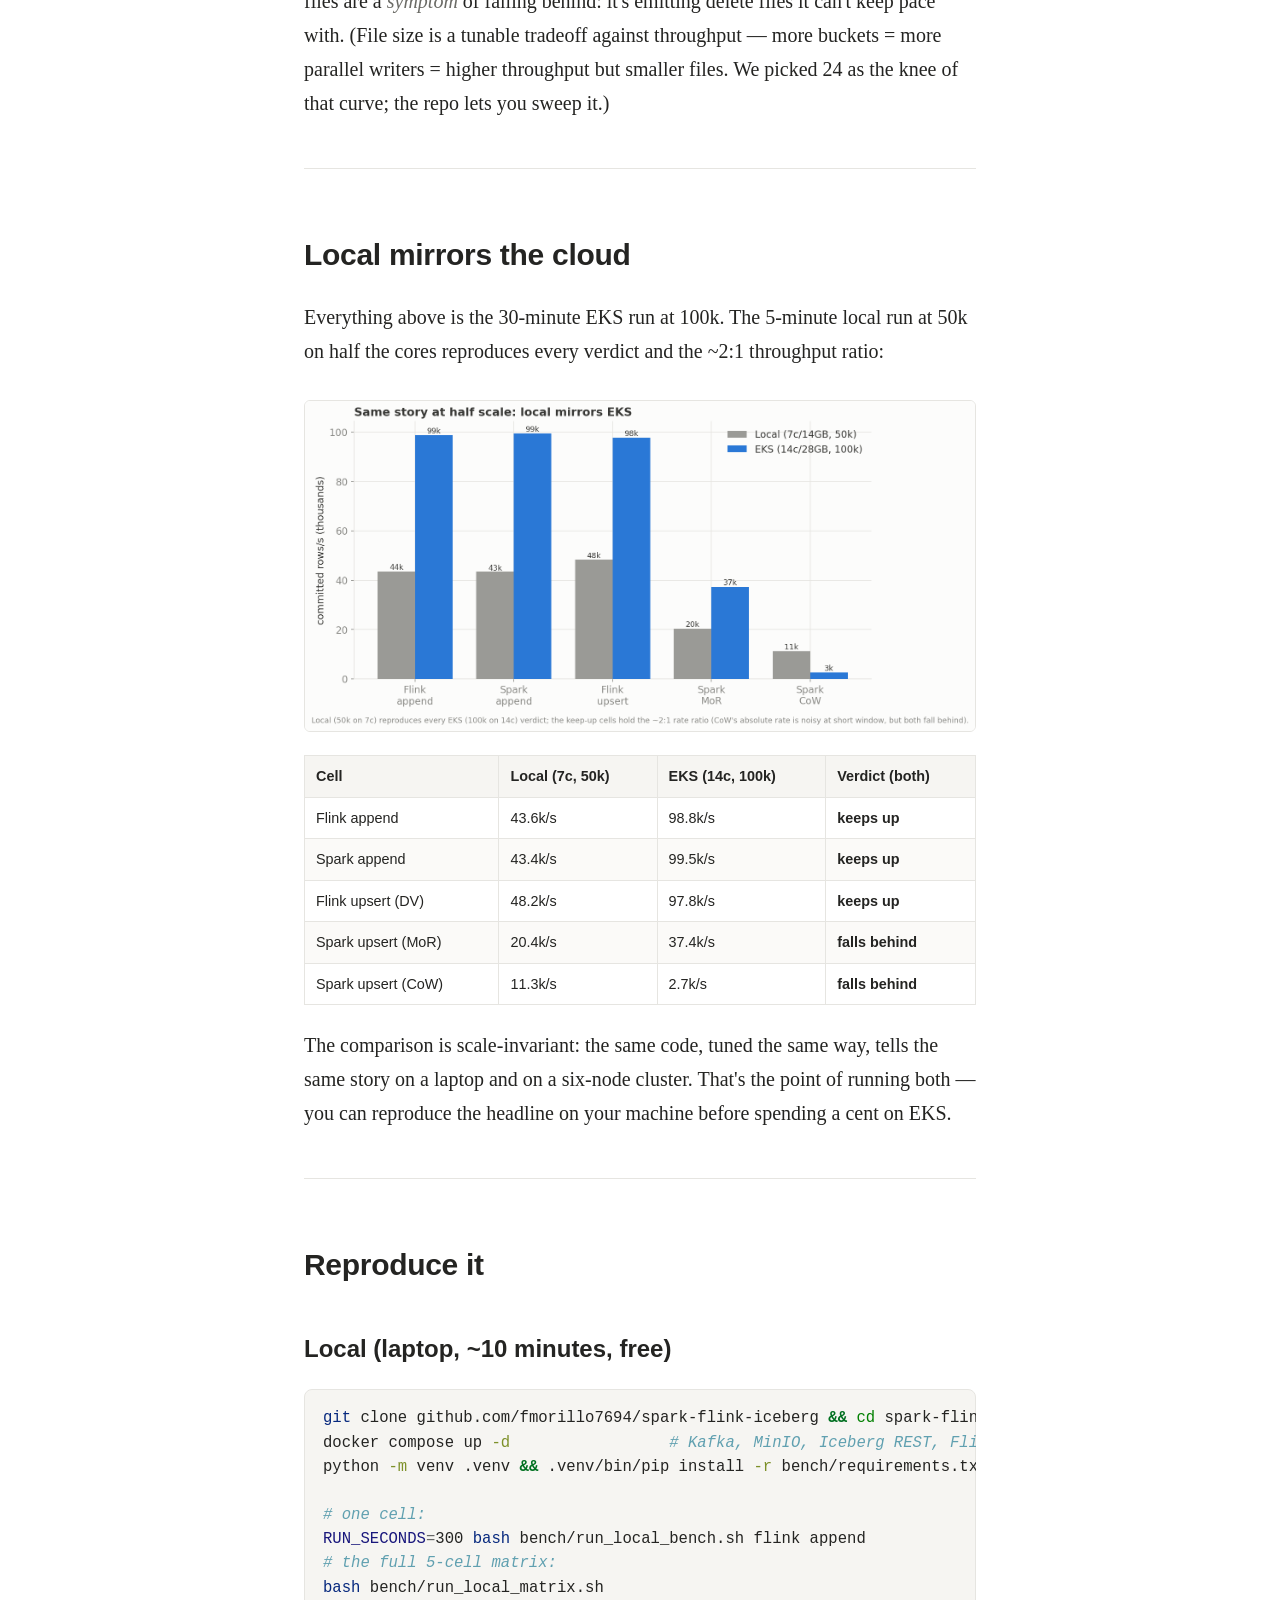
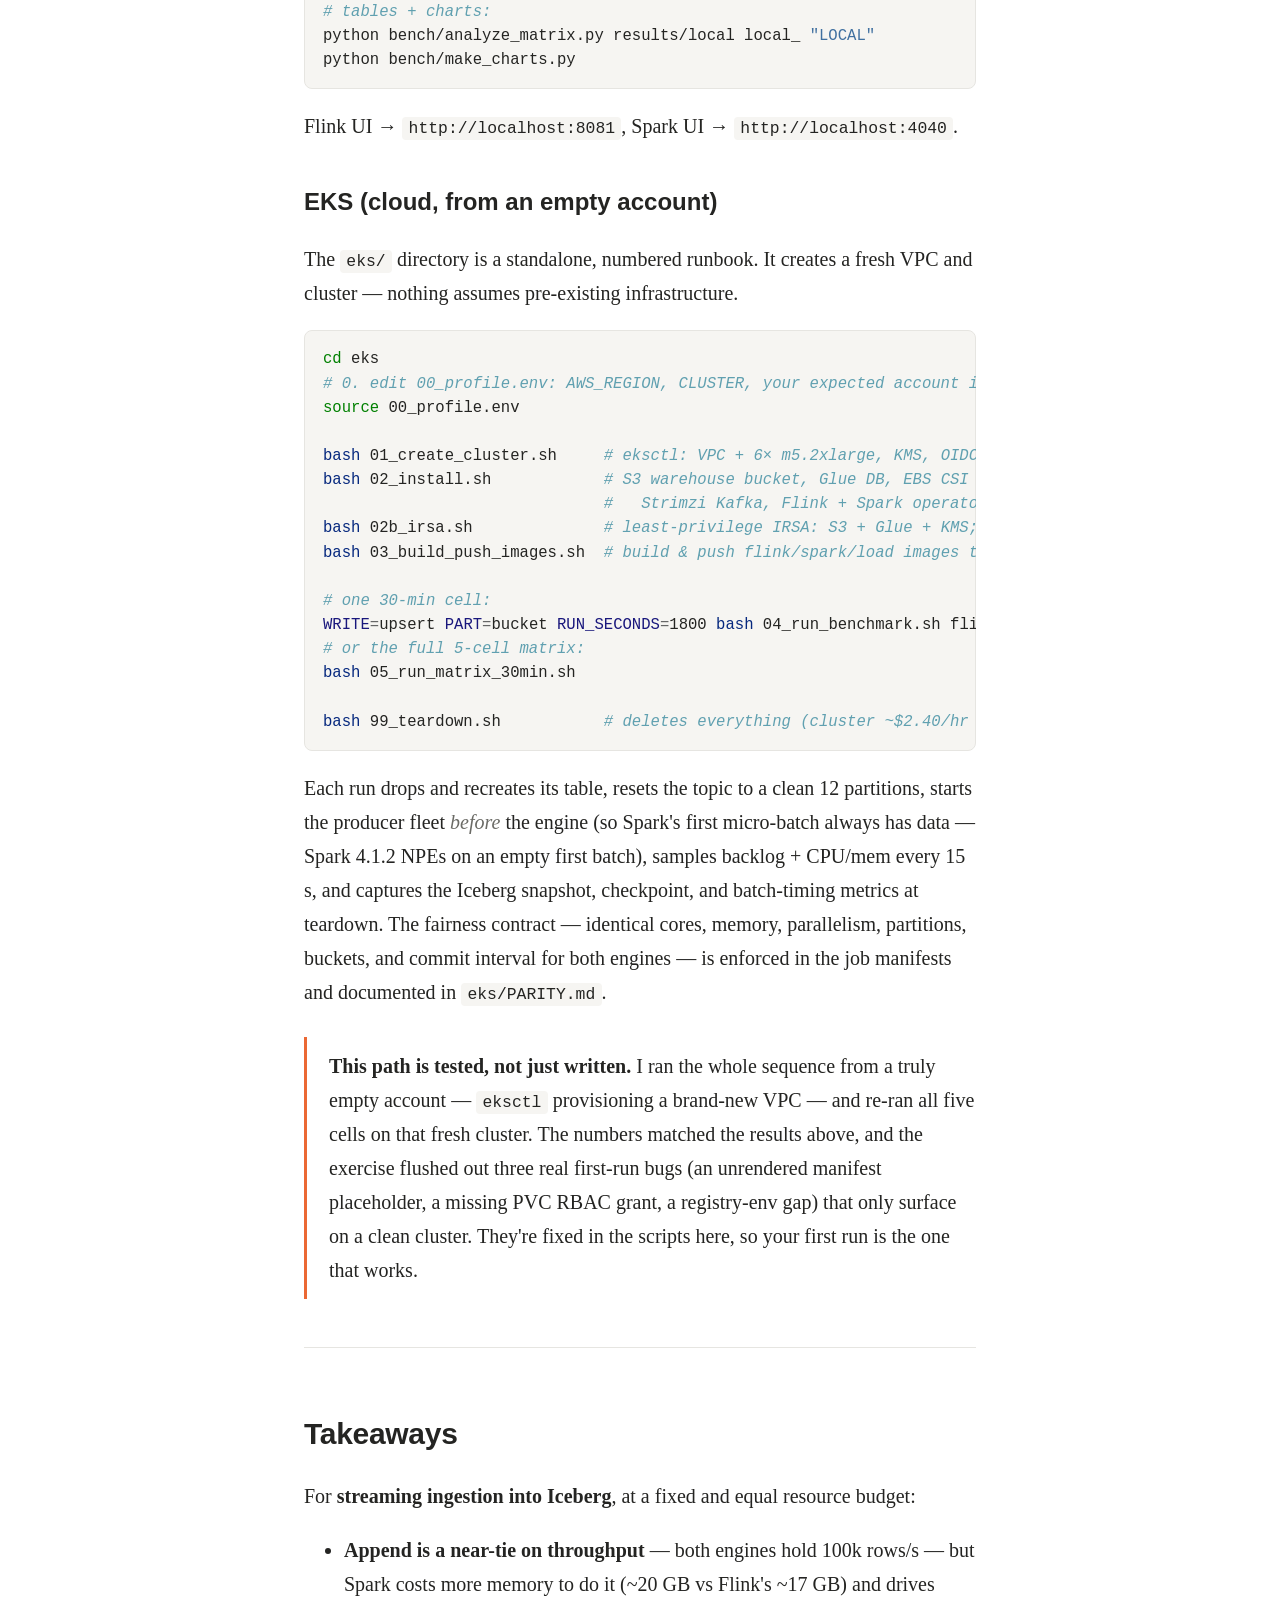
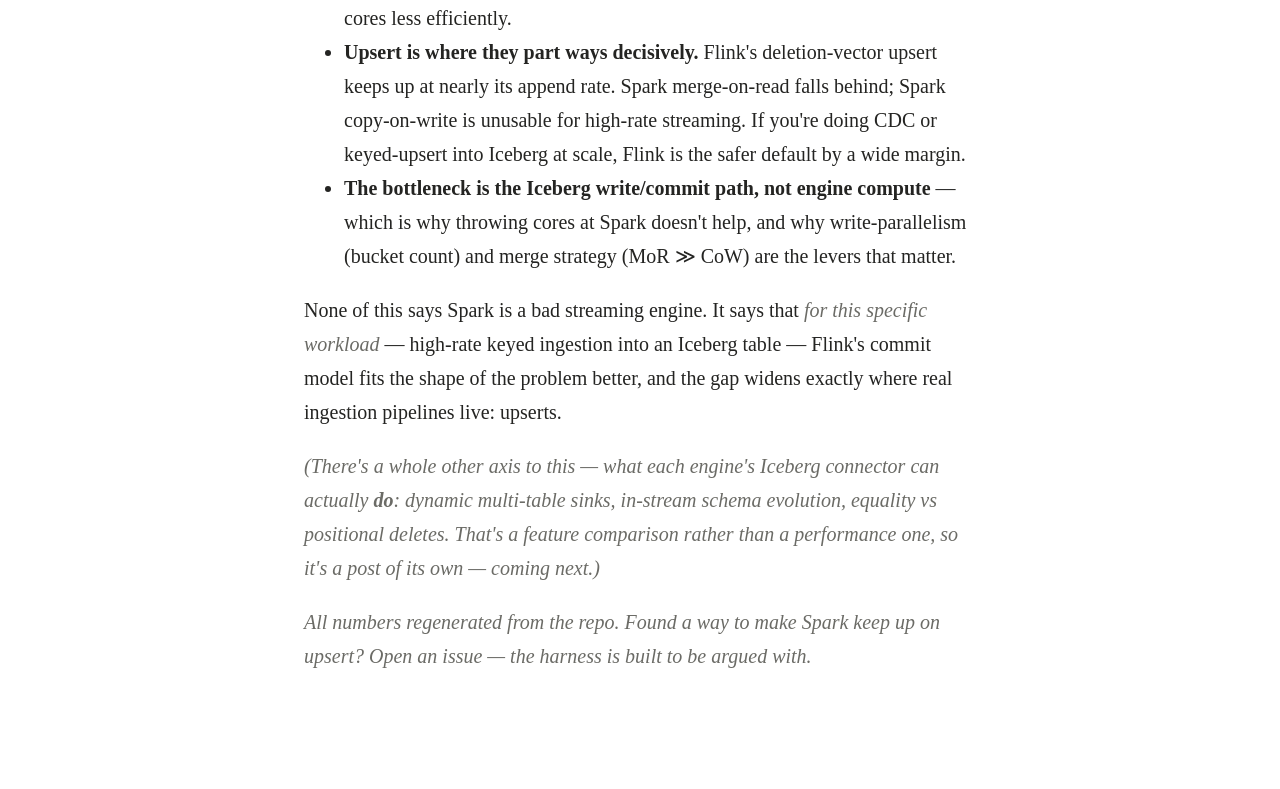
==== commit 86011fc6: "Remove connector-comparison table (own post); add Pages index redirect" ====
--- a/blog/spark-vs-flink-iceberg.html
+++ b/blog/spark-vs-flink-iceberg.html
@@ -425,80 +425,6 @@
 tells the same story on a laptop and on a six-node cluster. That&#39;s the
 point of running both — you can reproduce the headline on your machine
 before spending a cent on EKS.</p>
-<hr />
-<h2 id="the-connector-feature-comparison">The connector feature
-comparison</h2>
-<p>Speed aside, the connectors differ in what they can <em>do</em>.
-Versions: Spark 4.1.2 + iceberg-spark-runtime 1.11.0, Flink 2.2.0 +
-iceberg-flink-runtime 1.11.0.</p>
-<table>
-<thead>
-<tr>
-<th>Capability</th>
-<th>Spark (Structured Streaming)</th>
-<th>Flink (DataStream / SQL)</th>
-</tr>
-</thead>
-<tbody>
-<tr>
-<td><strong>Write distribution</strong></td>
-<td><code>none</code>/<code>hash</code>/<code>range</code> via table
-prop; <code>fanout-enabled</code></td>
-<td>same, plus <code>.distributionMode()</code> on the sink builder</td>
-</tr>
-<tr>
-<td><strong>Streaming append</strong></td>
-<td><code>writeStream.format(&quot;iceberg&quot;).toTable()</code></td>
-<td><code>IcebergSink</code> (SinkV2) / <code>INSERT INTO</code></td>
-</tr>
-<tr>
-<td><strong>Upsert / CDC</strong></td>
-<td><code>MERGE INTO</code> in <code>foreachBatch</code> (CoW or
-MoR)</td>
-<td>native <code>.upsert(true)</code> +
-<code>equalityFieldColumns</code></td>
-</tr>
-<tr>
-<td><strong>Deletes</strong></td>
-<td>positional (CoW) or MoR</td>
-<td><strong>equality deletes</strong> + <strong>deletion
-vectors</strong> on v3</td>
-</tr>
-<tr>
-<td><strong>Dynamic multi-table sink</strong></td>
-<td>no first-class API (N streams or route in
-<code>foreachBatch</code>)</td>
-<td><code>DynamicIcebergSink</code> — routes, creates, evolves at
-runtime</td>
-</tr>
-<tr>
-<td><strong>In-stream schema evolution</strong></td>
-<td><code>mergeSchema</code> adds columns</td>
-<td>auto-evolve with <code>DynamicIcebergSink</code></td>
-</tr>
-<tr>
-<td><strong>Commit trigger</strong></td>
-<td>micro-batch boundary</td>
-<td>checkpoint completion</td>
-</tr>
-<tr>
-<td><strong>Exactly-once</strong></td>
-<td>yes (checkpoint offsets + atomic commit)</td>
-<td>yes (2-phase commit tied to checkpoints)</td>
-</tr>
-<tr>
-<td><strong>Backpressure</strong></td>
-<td>pull (<code>maxOffsetsPerTrigger</code>)</td>
-<td>continuous, credit-based</td>
-</tr>
-</tbody>
-</table>
-<p>The clearest capability gap is the <strong>dynamic sink</strong>:
-Flink&#39;s <code>DynamicIcebergSink</code> can fan one stream into an
-open-ended, self-creating, self-evolving set of tables. Spark has no
-first-class equivalent — you run one stream per known table or route
-imperatively inside <code>foreachBatch</code> and own idempotency
-yourself.</p>
 <hr />
 <h2 id="reproduce-it">Reproduce it</h2>
 <h3 id="local-laptop-10-minutes-free">Local (laptop, ~10 minutes,
@@ -572,15 +498,17 @@
 compute</strong> — which is why throwing cores at Spark doesn&#39;t help,
 and why write-parallelism (bucket count) and merge strategy (MoR ≫ CoW)
 are the levers that matter.</li>
-<li><strong>Flink also carries the richer connector</strong> — native
-upsert, deletion vectors, and a dynamic multi-table sink Spark has no
-equivalent for.</li>
 </ul>
 <p>None of this says Spark is a bad streaming engine. It says that
 <em>for this specific workload</em> — high-rate keyed ingestion into an
-Iceberg table — Flink&#39;s connector and commit model fit the shape of the
-problem better, and the gap widens exactly where real ingestion
-pipelines live: upserts.</p>
+Iceberg table — Flink&#39;s commit model fits the shape of the problem
+better, and the gap widens exactly where real ingestion pipelines live:
+upserts.</p>
+<p><em>(There&#39;s a whole other axis to this — what each engine&#39;s Iceberg
+connector can actually <strong>do</strong>: dynamic multi-table sinks,
+in-stream schema evolution, equality vs positional deletes. That&#39;s a
+feature comparison rather than a performance one, so it&#39;s a post of its
+own — coming next.)</em></p>
 <p><em>All numbers regenerated from the repo. Found a way to make Spark
 keep up on upsert? Open an issue — the harness is built to be argued
 with.</em></p>
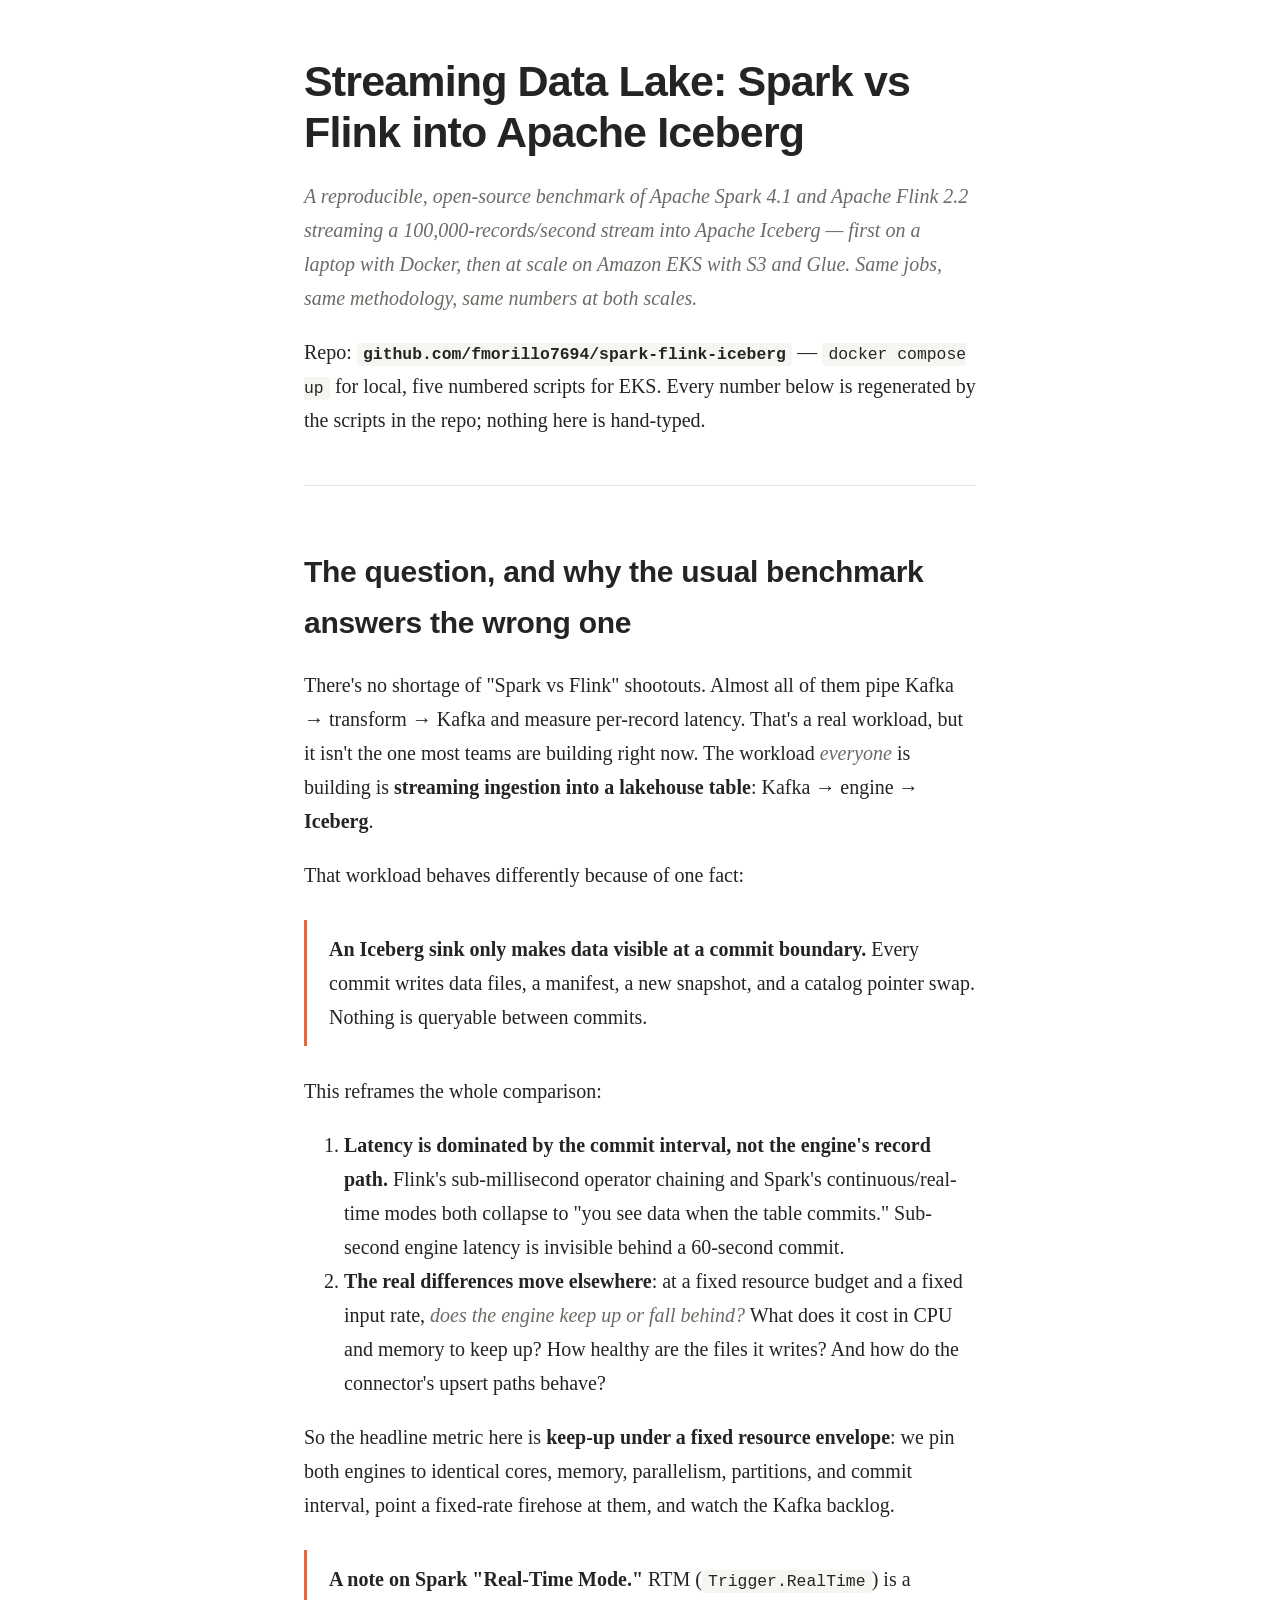
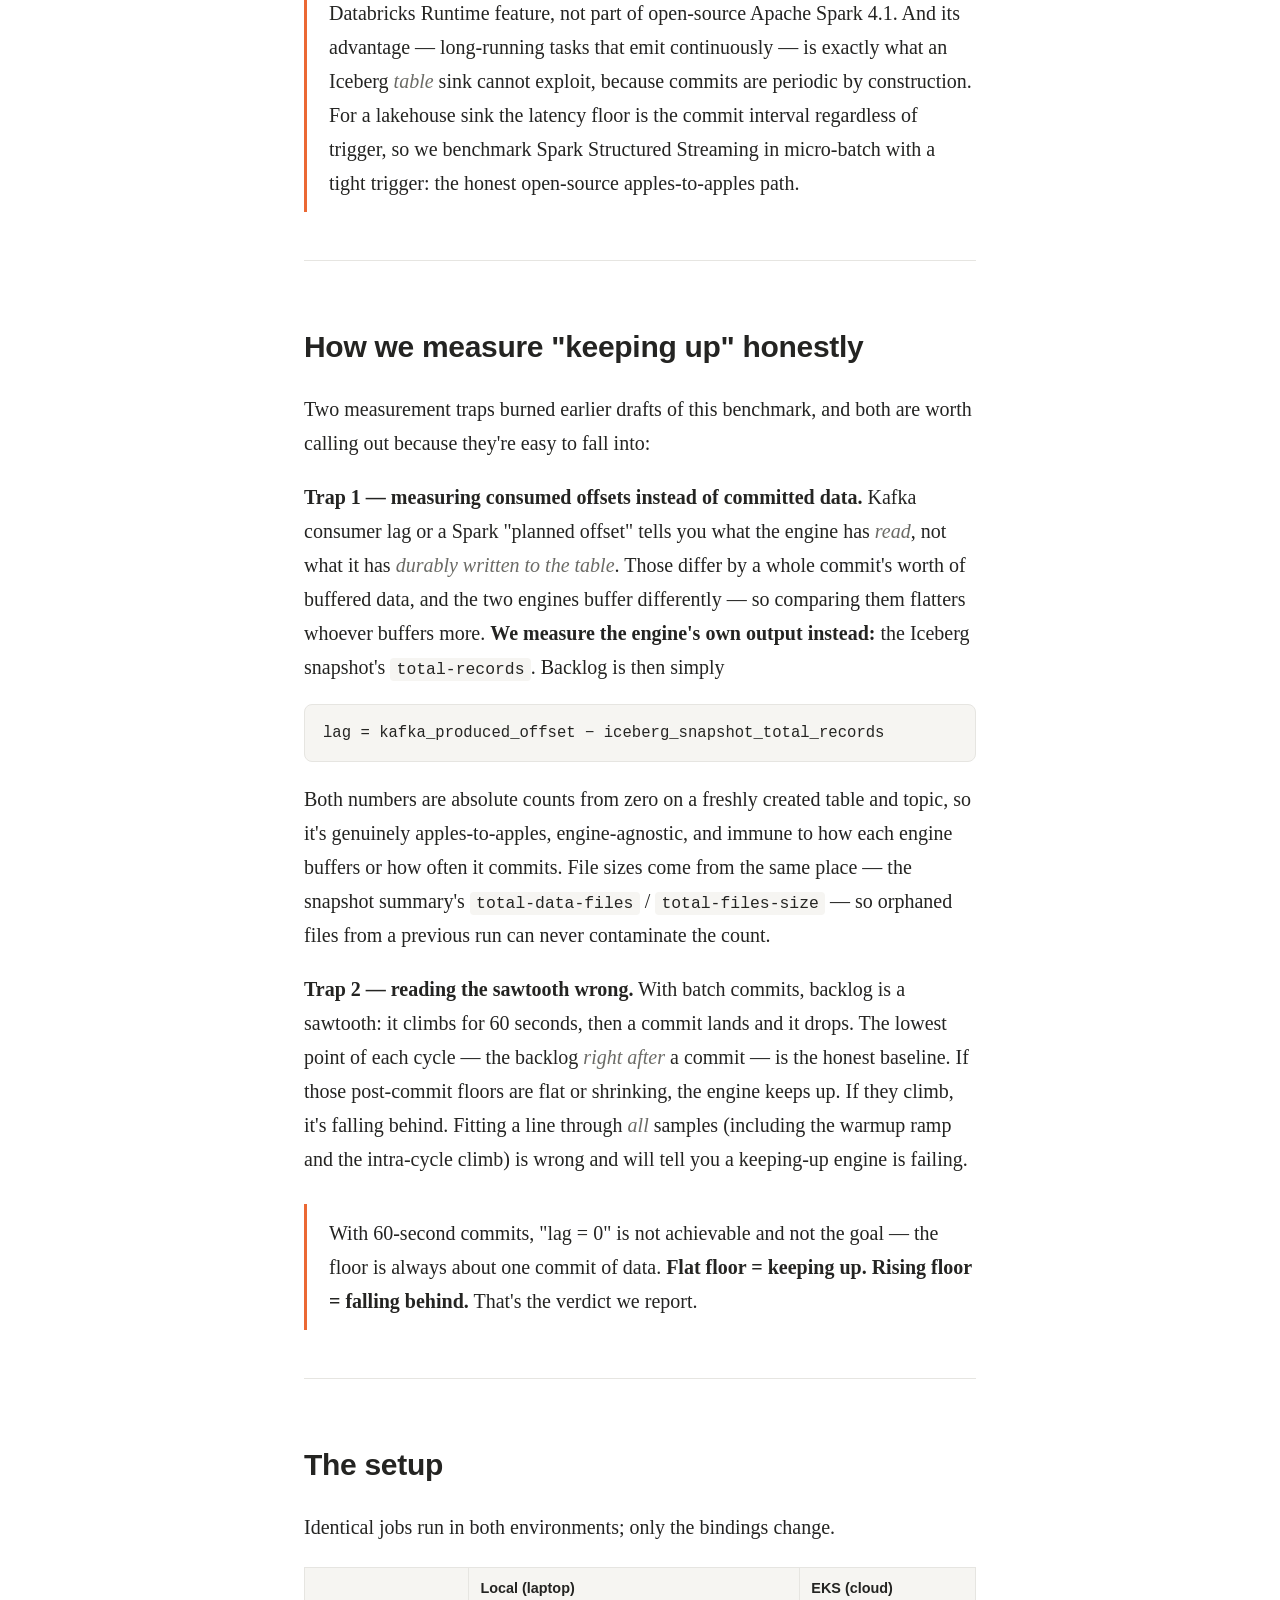
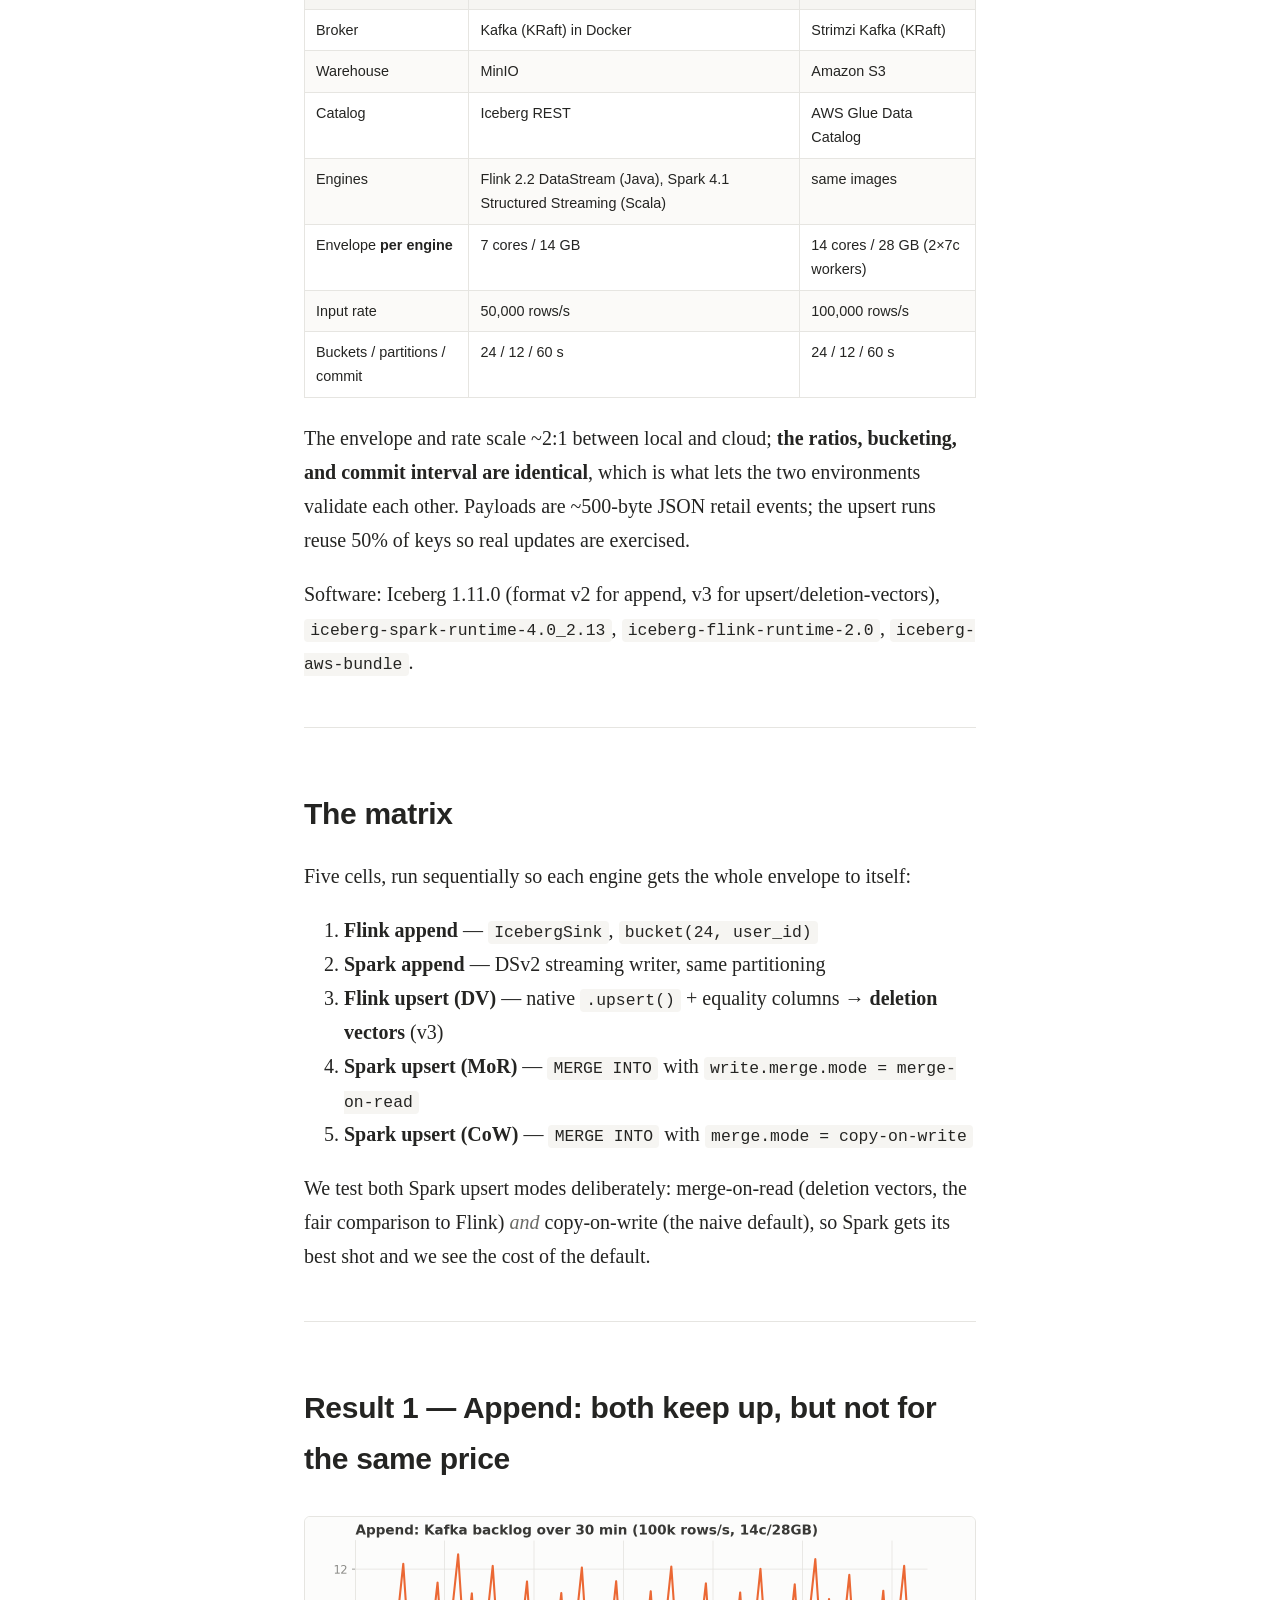
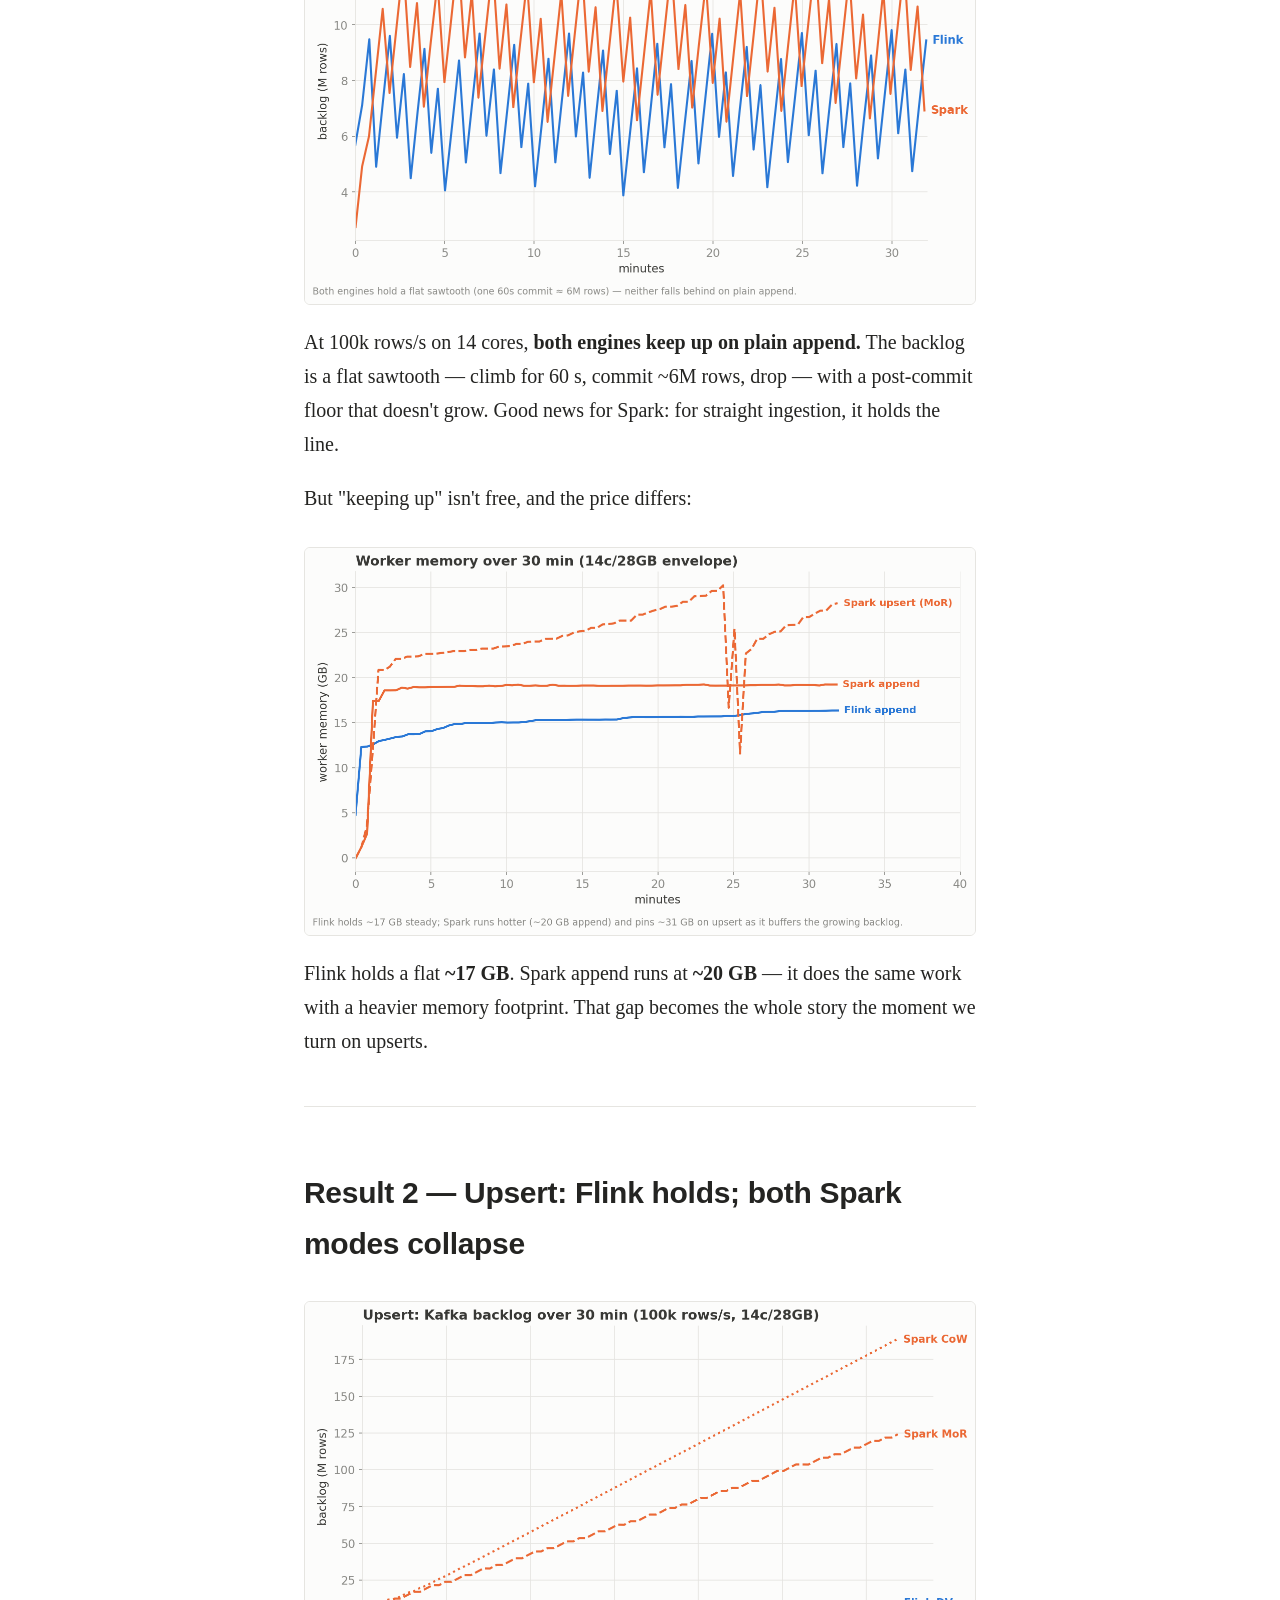
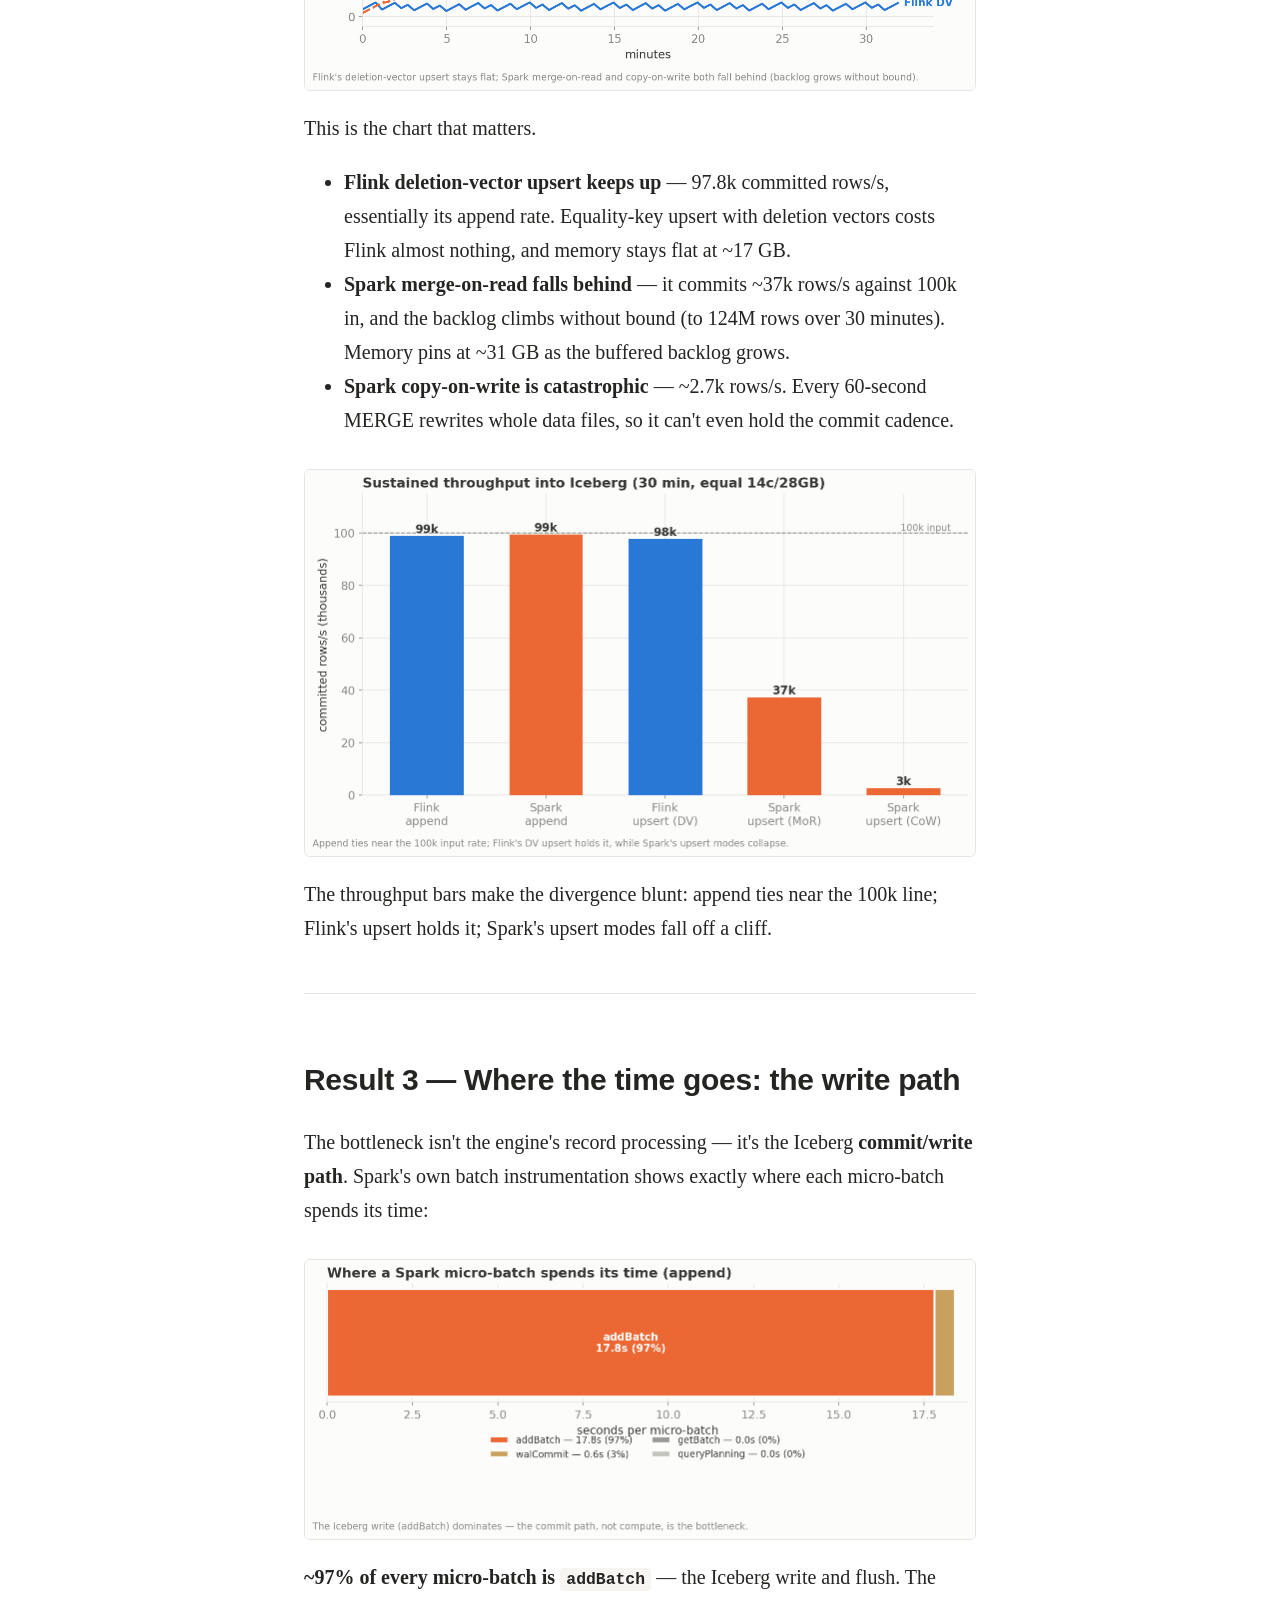
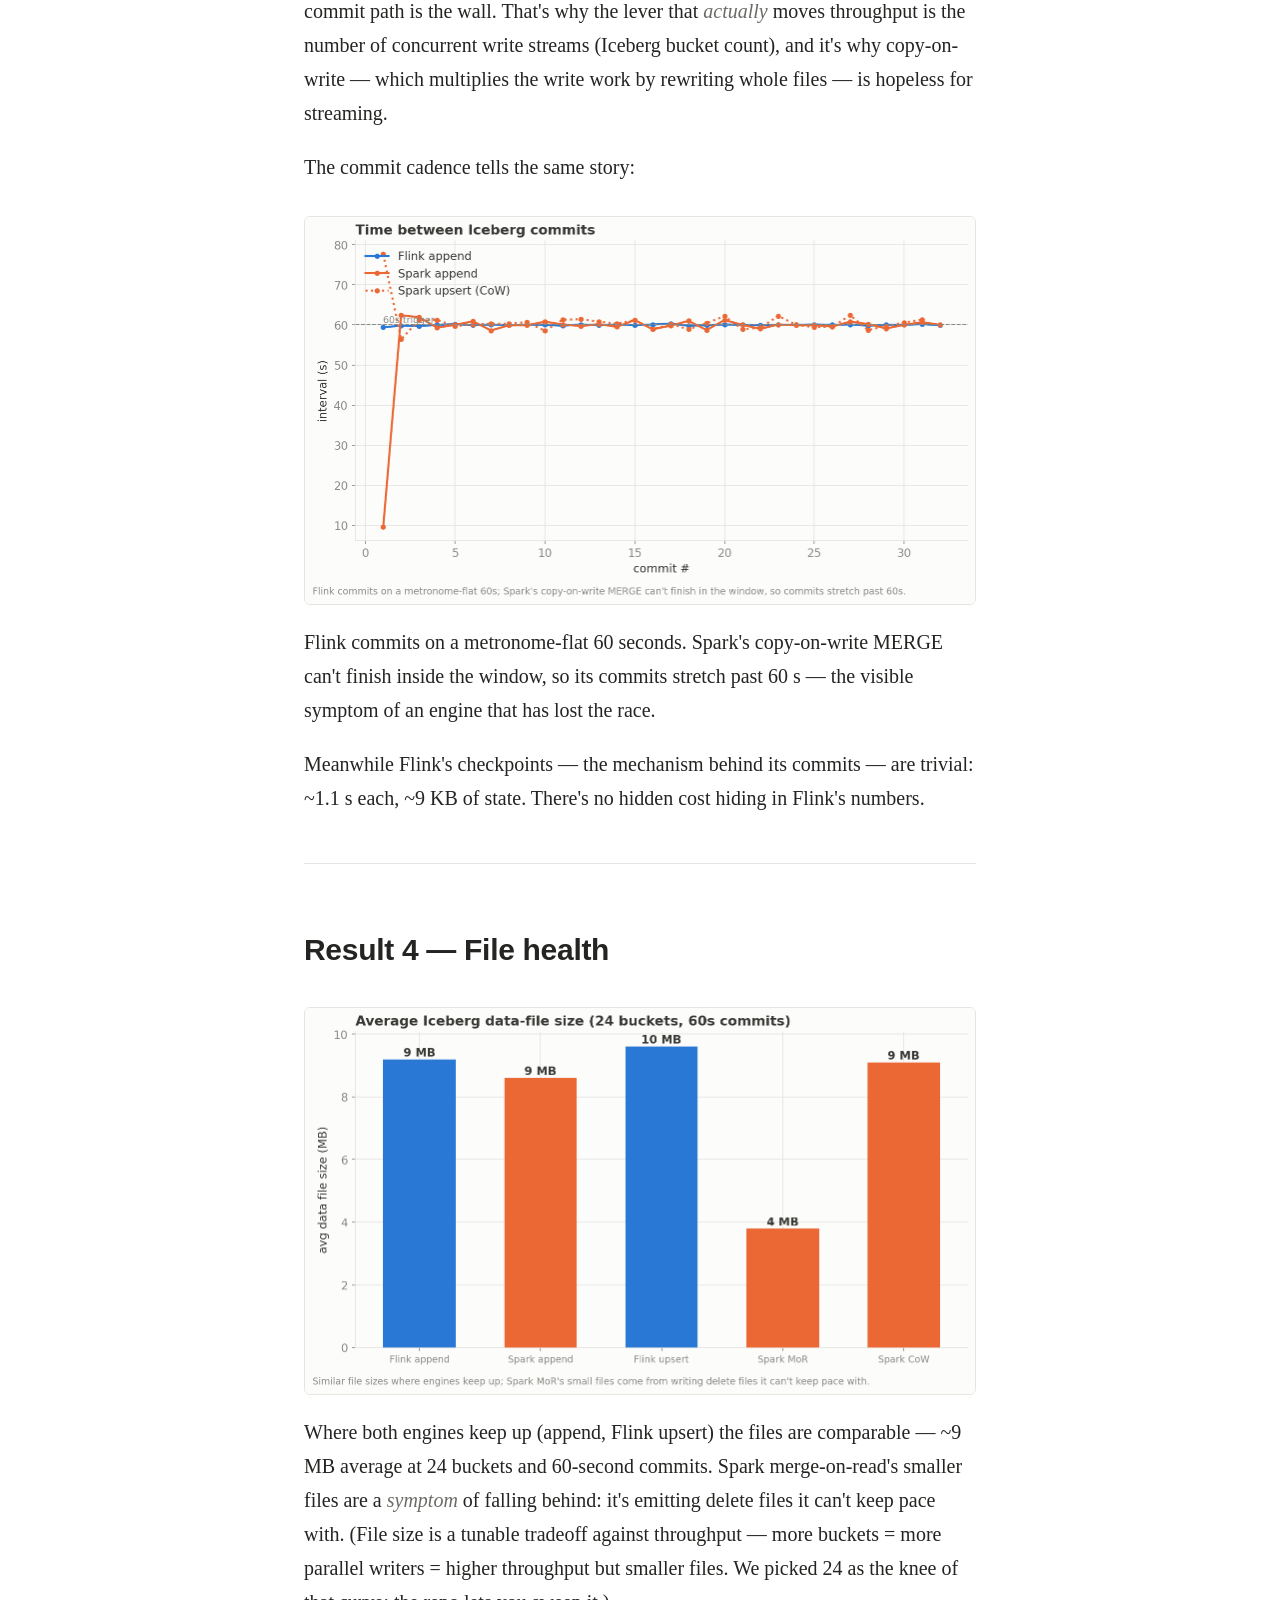
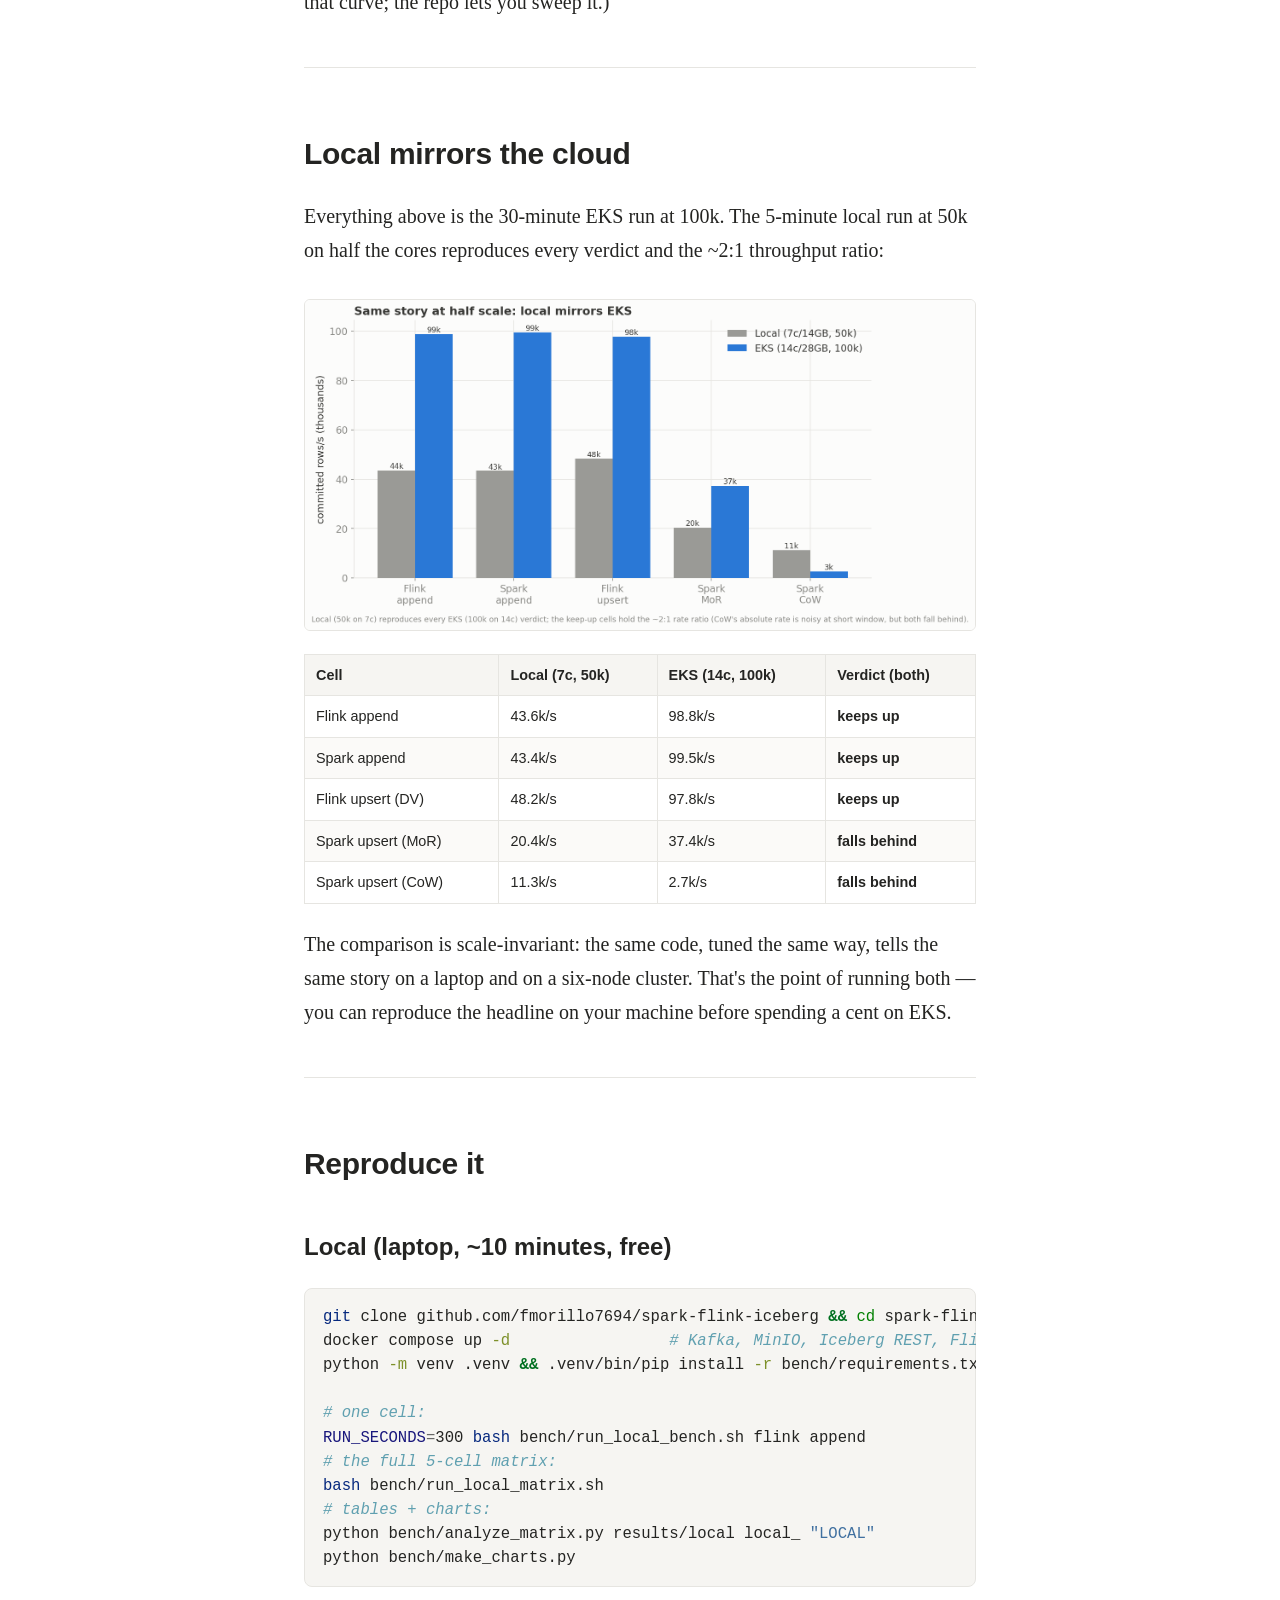
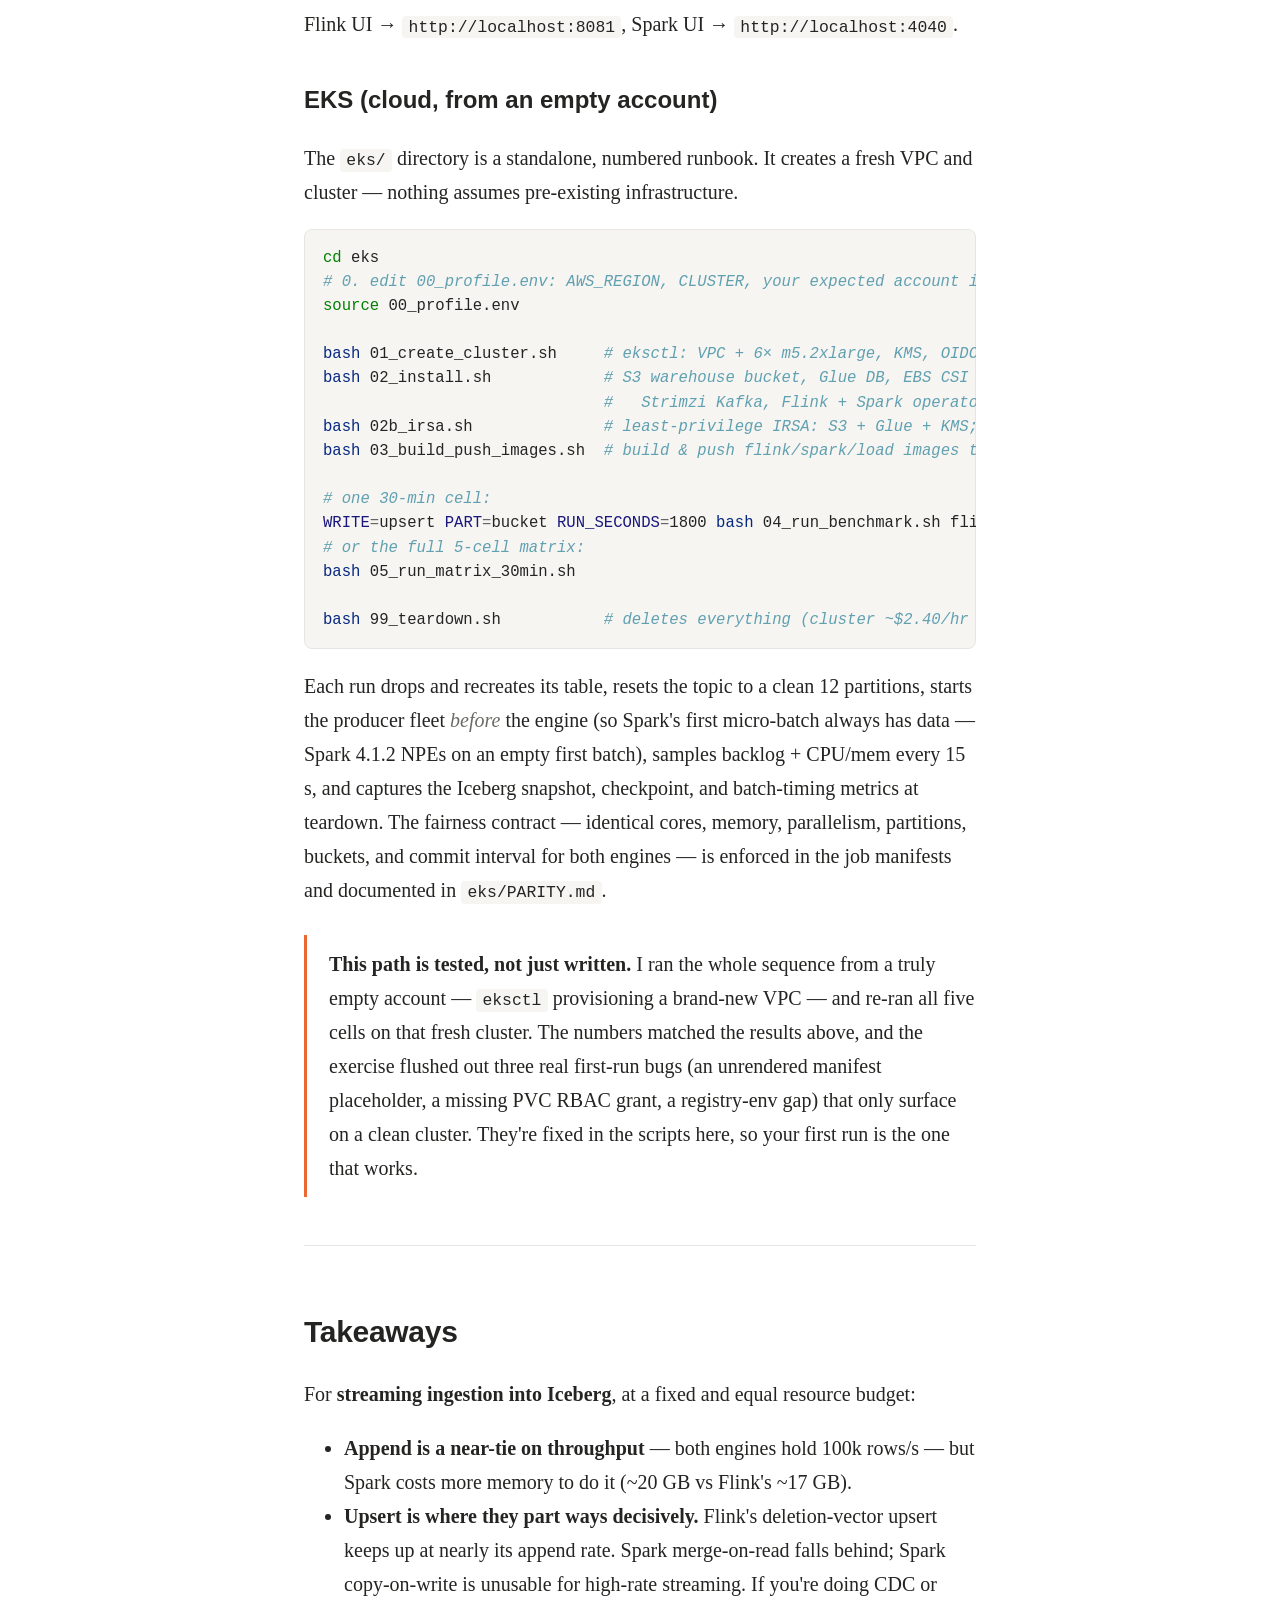
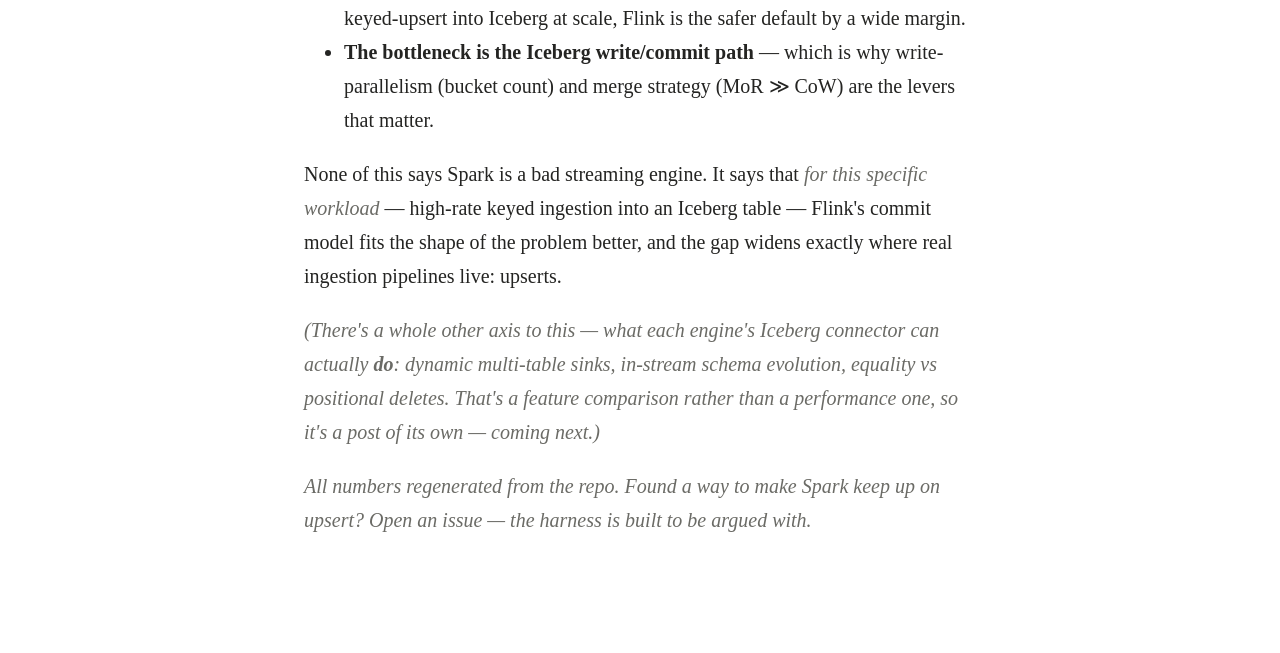
==== commit 2a1c8cc1: "Retitle to 'Streaming Data Lake'; drop cores-scaling claim; add AWS-themed LinkedIn summary card" ====
--- a/blog/spark-vs-flink-iceberg.html
+++ b/blog/spark-vs-flink-iceberg.html
@@ -4,7 +4,7 @@
   <meta charset="utf-8" />
   <meta name="generator" content="pandoc" />
   <meta name="viewport" content="width=device-width, initial-scale=1.0, user-scalable=yes" />
-  <title>Spark vs Flink for streaming into Apache Iceberg</title>
+  <title>Streaming Data Lake: Spark vs Flink into Apache Iceberg</title>
   <style>
 
 span.smallcaps{font-variant: small-caps;}
@@ -135,9 +135,8 @@
 </style>
 </head>
 <body>
-<h1 id="spark-vs-flink-for-streaming-into-apache-iceberg-which-one-keeps-up-and-what-it-costs">Spark
-vs Flink for streaming into Apache Iceberg: which one keeps up, and what
-it costs</h1>
+<h1 id="streaming-data-lake-spark-vs-flink-into-apache-iceberg">Streaming
+Data Lake: Spark vs Flink into Apache Iceberg</h1>
 <p><em>A reproducible, open-source benchmark of Apache Spark 4.1 and
 Apache Flink 2.2 streaming a 100,000-records/second stream into Apache
 Iceberg — first on a laptop with Docker, then at scale on Amazon EKS
@@ -316,9 +315,9 @@
 <p>But &quot;keeping up&quot; isn&#39;t free, and the price differs:</p>
 <p><img role="img" aria-label="Worker memory over 30 minutes" src="[data-uri]" alt="Worker memory over 30 minutes" /></p>
 <p>Flink holds a flat <strong>~17 GB</strong>. Spark append runs at
-<strong>~20 GB</strong> and drives fewer cores harder — it does the same
-work with a heavier memory footprint. That gap becomes the whole story
-the moment we turn on upserts.</p>
+<strong>~20 GB</strong> — it does the same work with a heavier memory
+footprint. That gap becomes the whole story the moment we turn on
+upserts.</p>
 <hr />
 <h2 id="result-2--upsert-flink-holds-both-spark-modes-collapse">Result 2
 — Upsert: Flink holds; both Spark modes collapse</h2>
@@ -342,19 +341,19 @@
 100k line; Flink&#39;s upsert holds it; Spark&#39;s upsert modes fall off a
 cliff.</p>
 <hr />
-<h2 id="result-3--why-spark-cant-push-harder-its-the-write-path">Result
-3 — Why Spark can&#39;t push harder: it&#39;s the write path</h2>
-<p>Doubling Flink&#39;s cores from 7 to 14 did <em>not</em> raise its upsert
-throughput — the CPU sat half-idle either way. The ceiling isn&#39;t
-compute; it&#39;s the Iceberg <strong>commit/write path</strong>. Spark&#39;s
-own batch instrumentation shows exactly where the time goes:</p>
+<h2 id="result-3--where-the-time-goes-the-write-path">Result 3 — Where
+the time goes: the write path</h2>
+<p>The bottleneck isn&#39;t the engine&#39;s record processing — it&#39;s the
+Iceberg <strong>commit/write path</strong>. Spark&#39;s own batch
+instrumentation shows exactly where each micro-batch spends its
+time:</p>
 <p><img role="img" aria-label="Where a Spark micro-batch spends its time" src="[data-uri]" alt="Where a Spark micro-batch spends its time" /></p>
 <p><strong>~97% of every micro-batch is <code>addBatch</code></strong> —
-the Iceberg write and flush. The commit path, not the engine&#39;s compute,
-is the wall. That&#39;s also why the lever that <em>actually</em> moves
-throughput is the number of concurrent write streams (Iceberg bucket
-count), not core count. And it&#39;s why copy-on-write, which multiplies the
-write work by rewriting whole files, is hopeless for streaming.</p>
+the Iceberg write and flush. The commit path is the wall. That&#39;s why the
+lever that <em>actually</em> moves throughput is the number of
+concurrent write streams (Iceberg bucket count), and it&#39;s why
+copy-on-write — which multiplies the write work by rewriting whole files
+— is hopeless for streaming.</p>
 <p>The commit cadence tells the same story:</p>
 <p><img role="img" aria-label="Time between Iceberg commits" src="[data-uri]" alt="Time between Iceberg commits" /></p>
 <p>Flink commits on a metronome-flat 60 seconds. Spark&#39;s copy-on-write
@@ -488,16 +487,15 @@
 <ul>
 <li><strong>Append is a near-tie on throughput</strong> — both engines
 hold 100k rows/s — but Spark costs more memory to do it (~20 GB vs
-Flink&#39;s ~17 GB) and drives cores less efficiently.</li>
+Flink&#39;s ~17 GB).</li>
 <li><strong>Upsert is where they part ways decisively.</strong> Flink&#39;s
 deletion-vector upsert keeps up at nearly its append rate. Spark
 merge-on-read falls behind; Spark copy-on-write is unusable for
 high-rate streaming. If you&#39;re doing CDC or keyed-upsert into Iceberg at
 scale, Flink is the safer default by a wide margin.</li>
-<li><strong>The bottleneck is the Iceberg write/commit path, not engine
-compute</strong> — which is why throwing cores at Spark doesn&#39;t help,
-and why write-parallelism (bucket count) and merge strategy (MoR ≫ CoW)
-are the levers that matter.</li>
+<li><strong>The bottleneck is the Iceberg write/commit path</strong> —
+which is why write-parallelism (bucket count) and merge strategy (MoR ≫
+CoW) are the levers that matter.</li>
 </ul>
 <p>None of this says Spark is a bad streaming engine. It says that
 <em>for this specific workload</em> — high-rate keyed ingestion into an
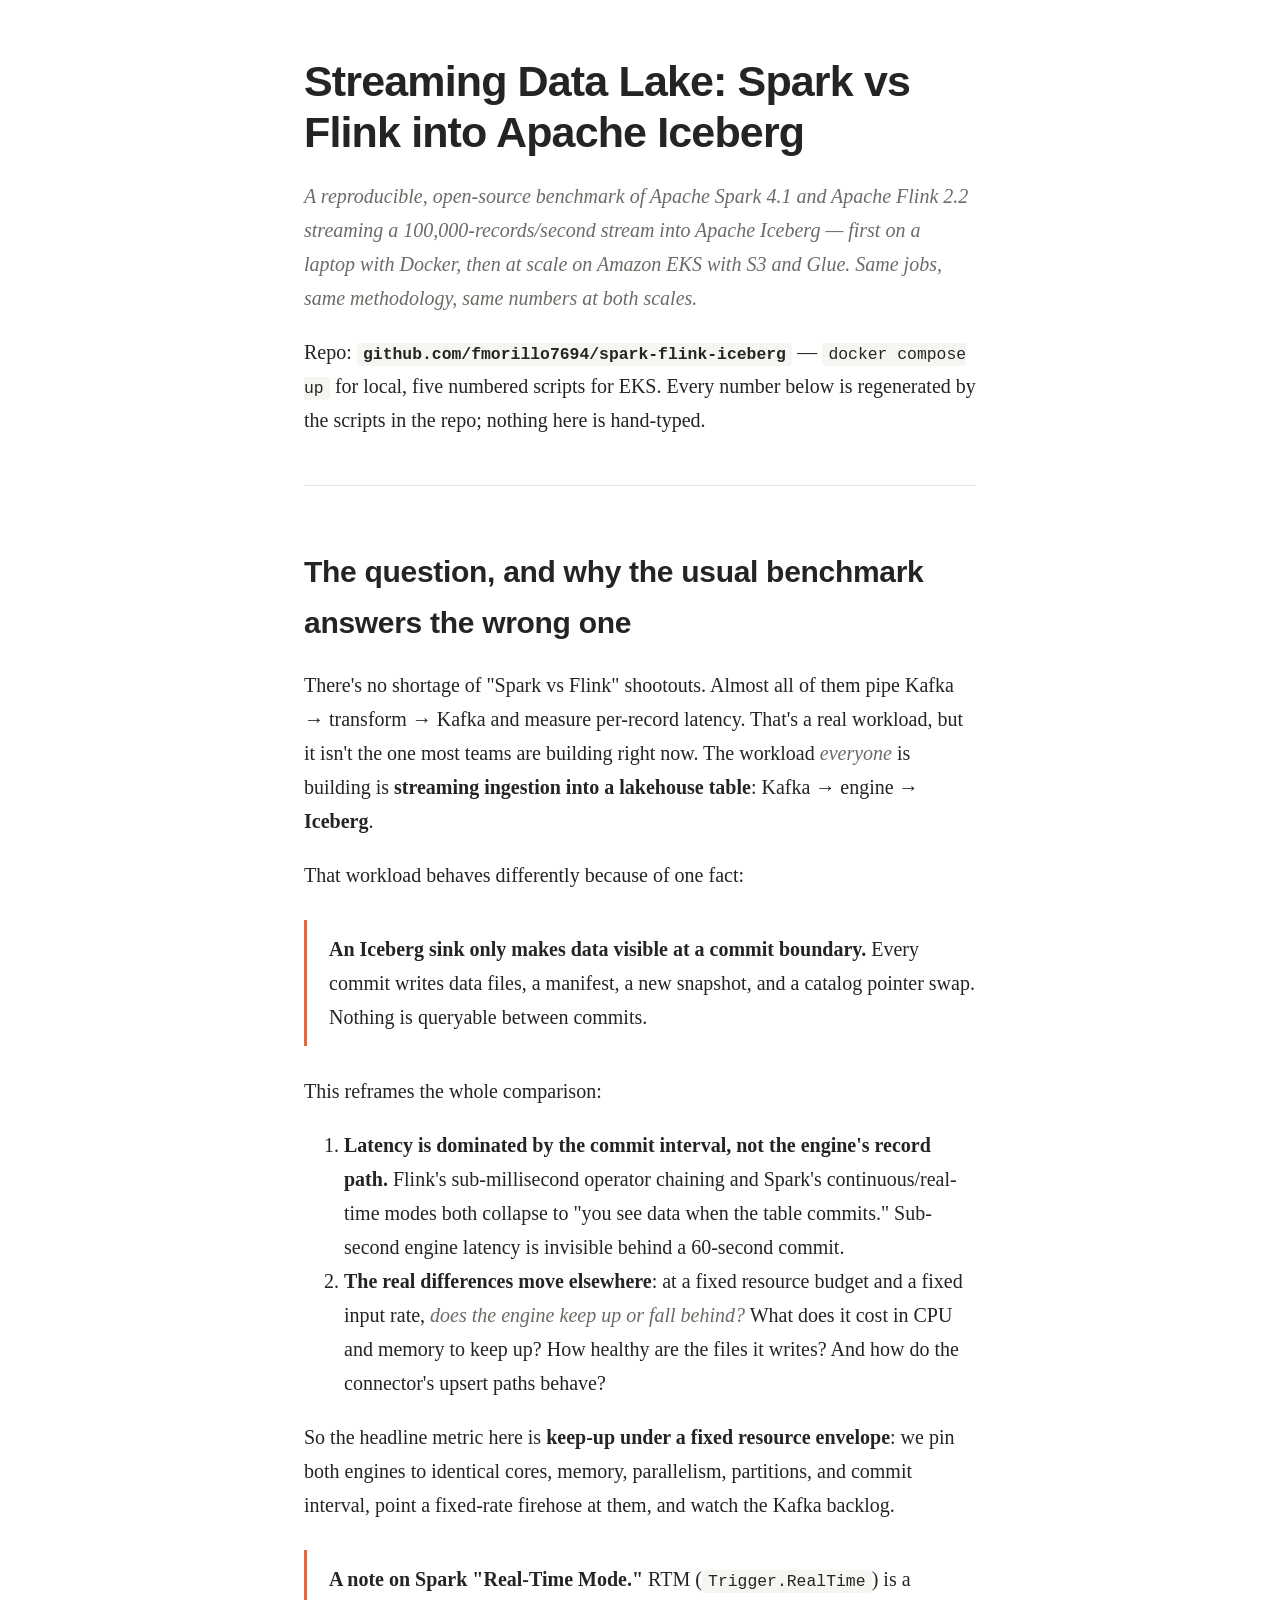
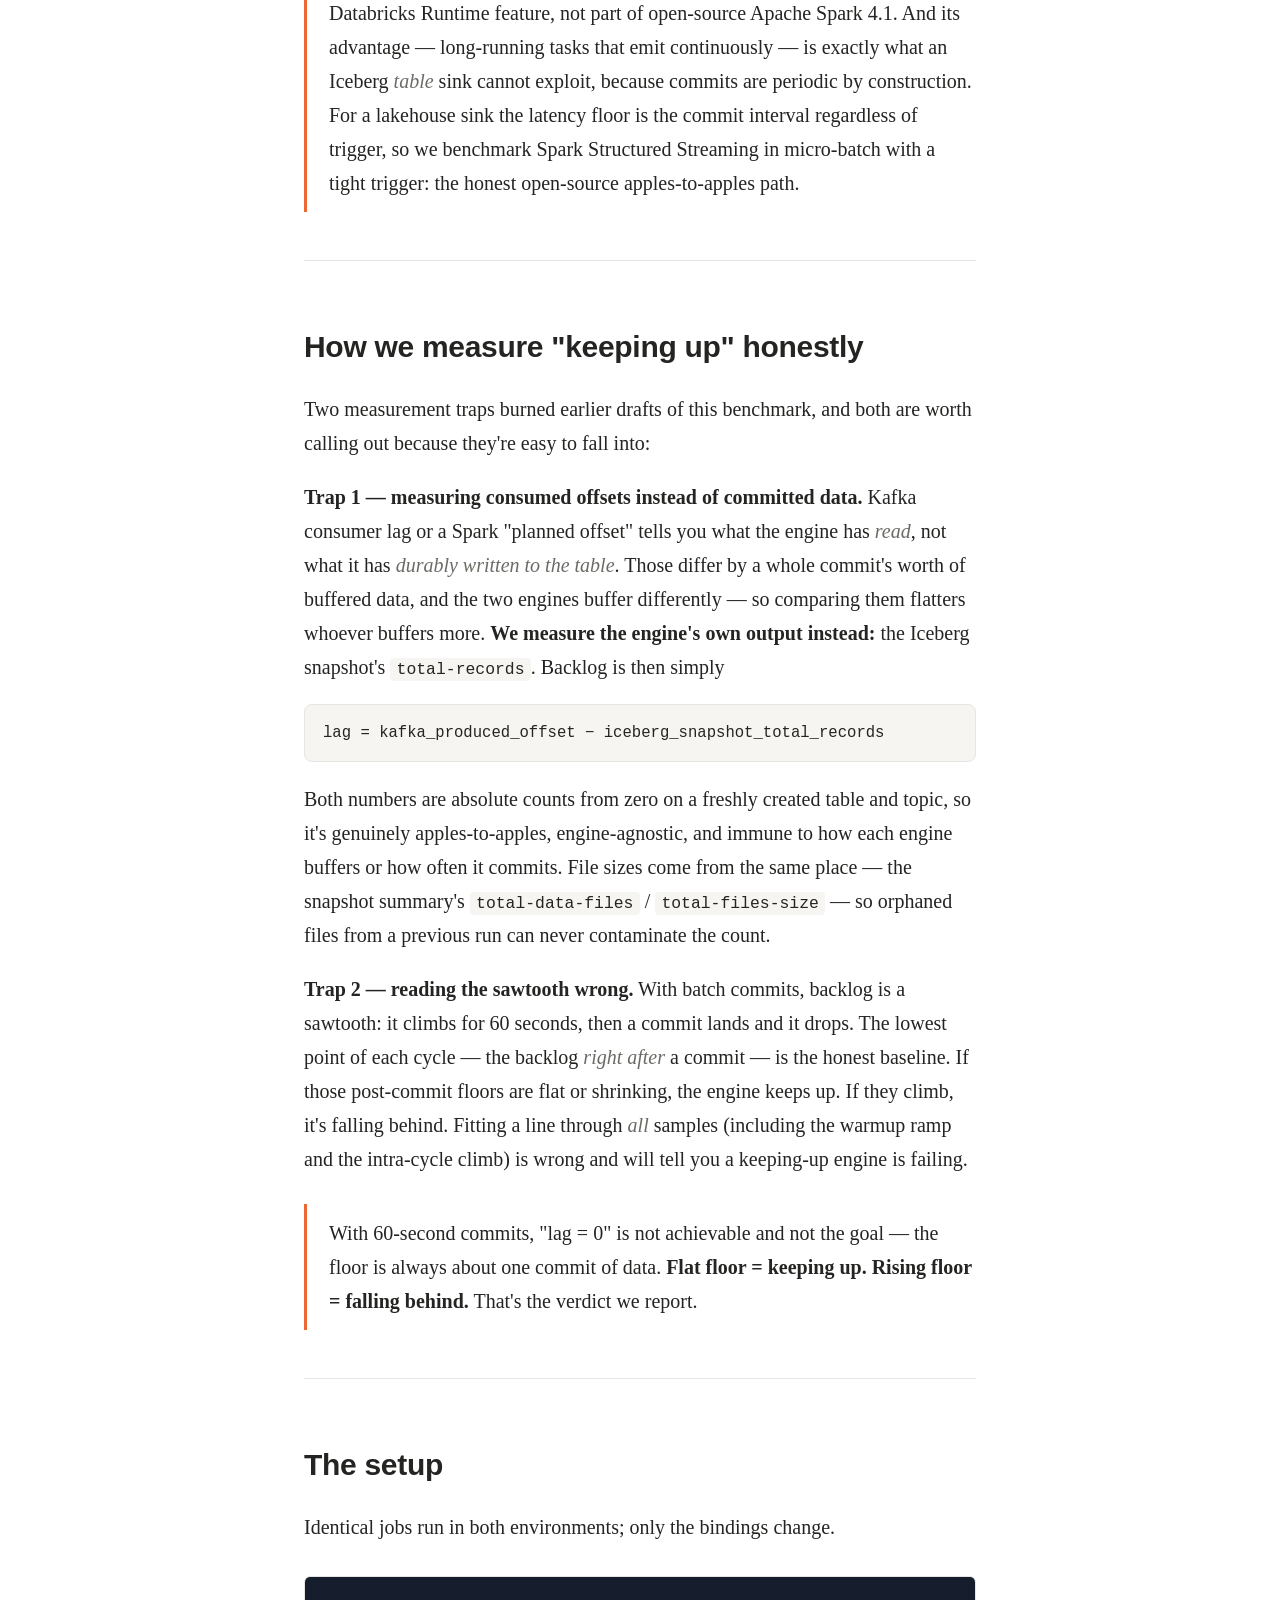
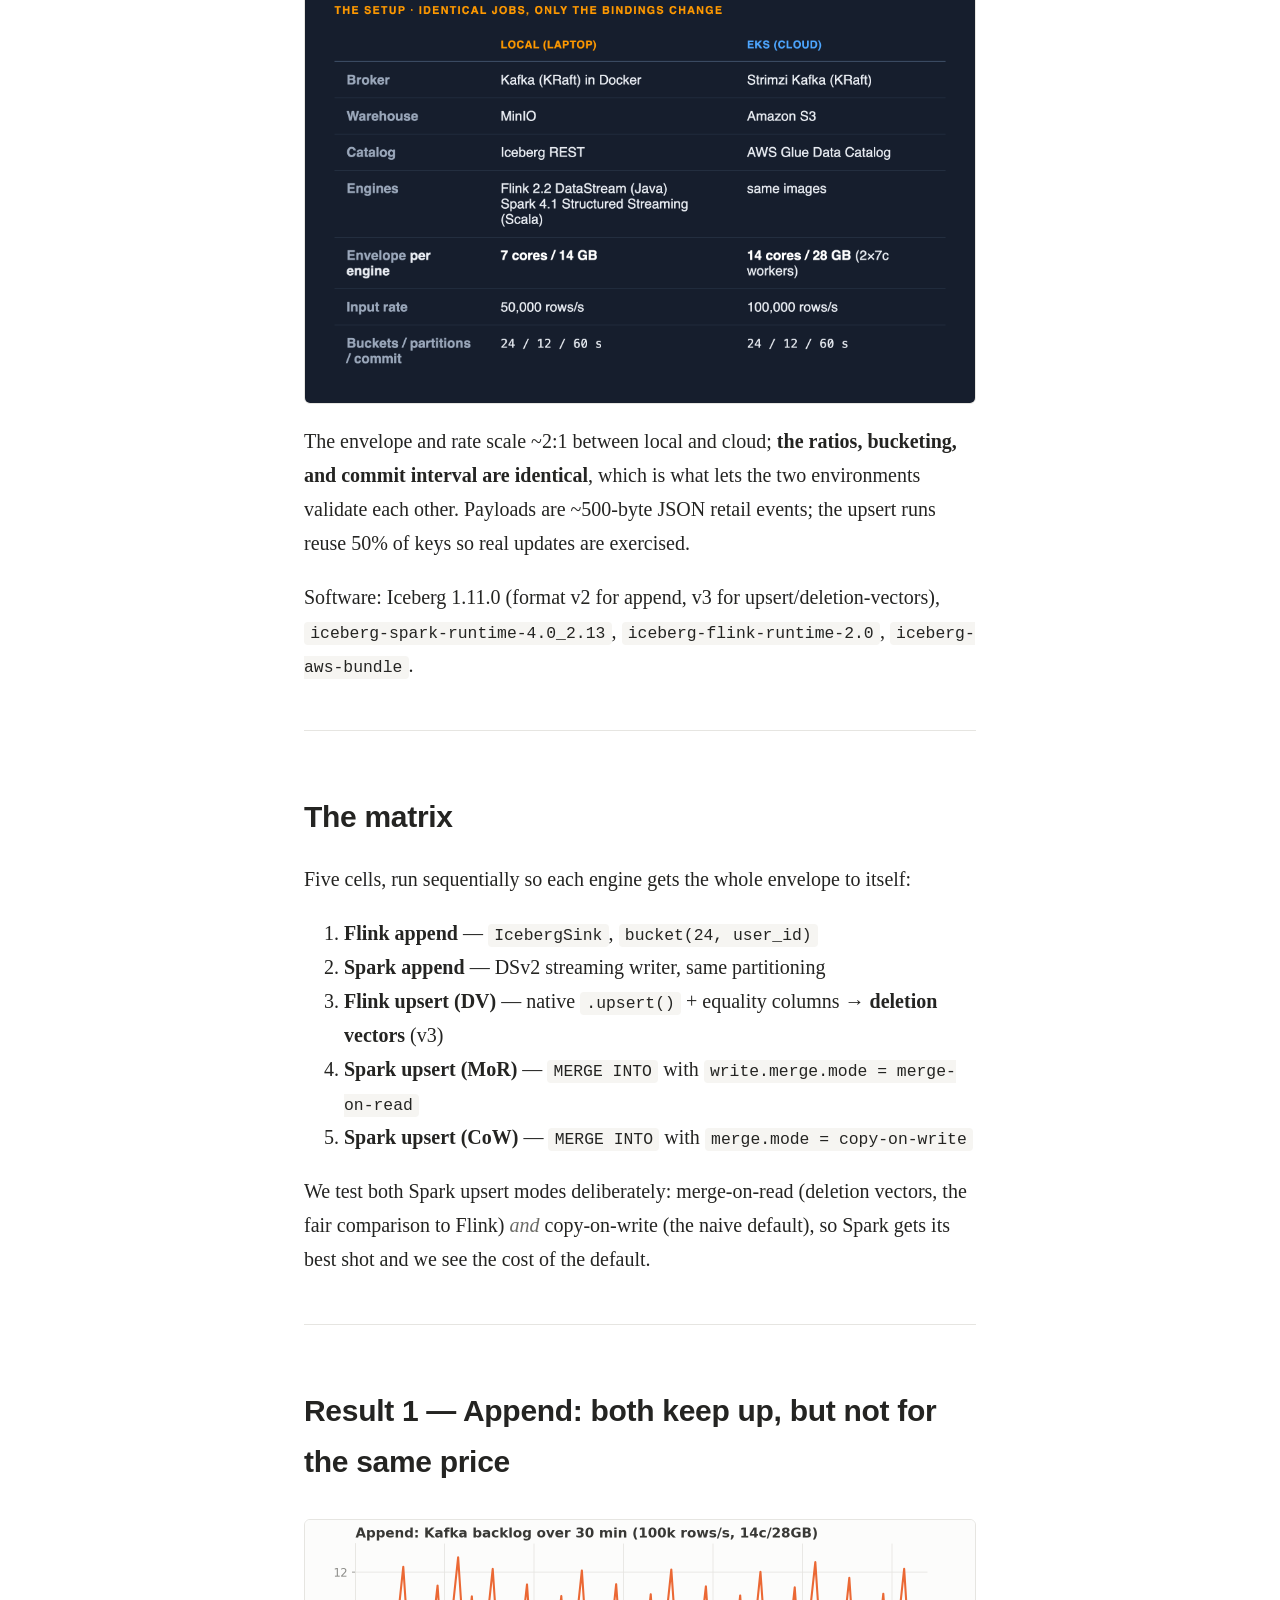
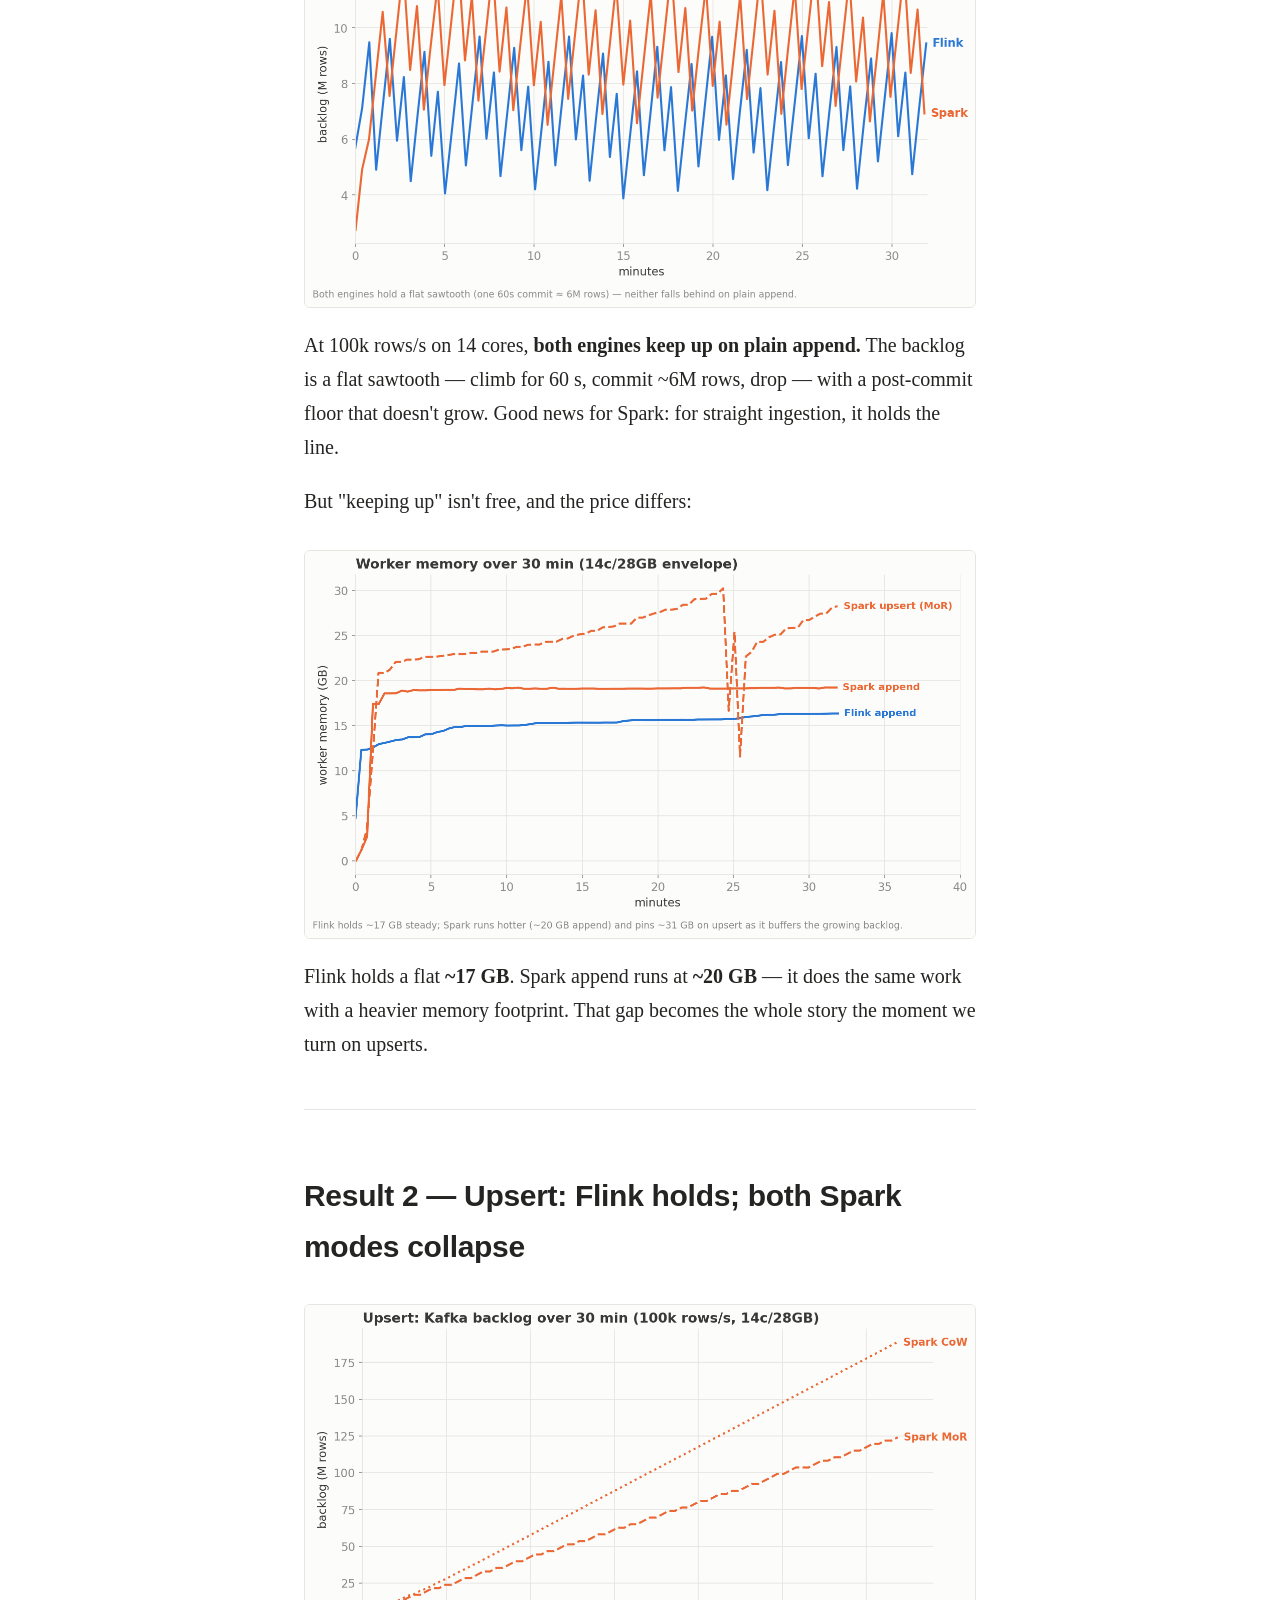
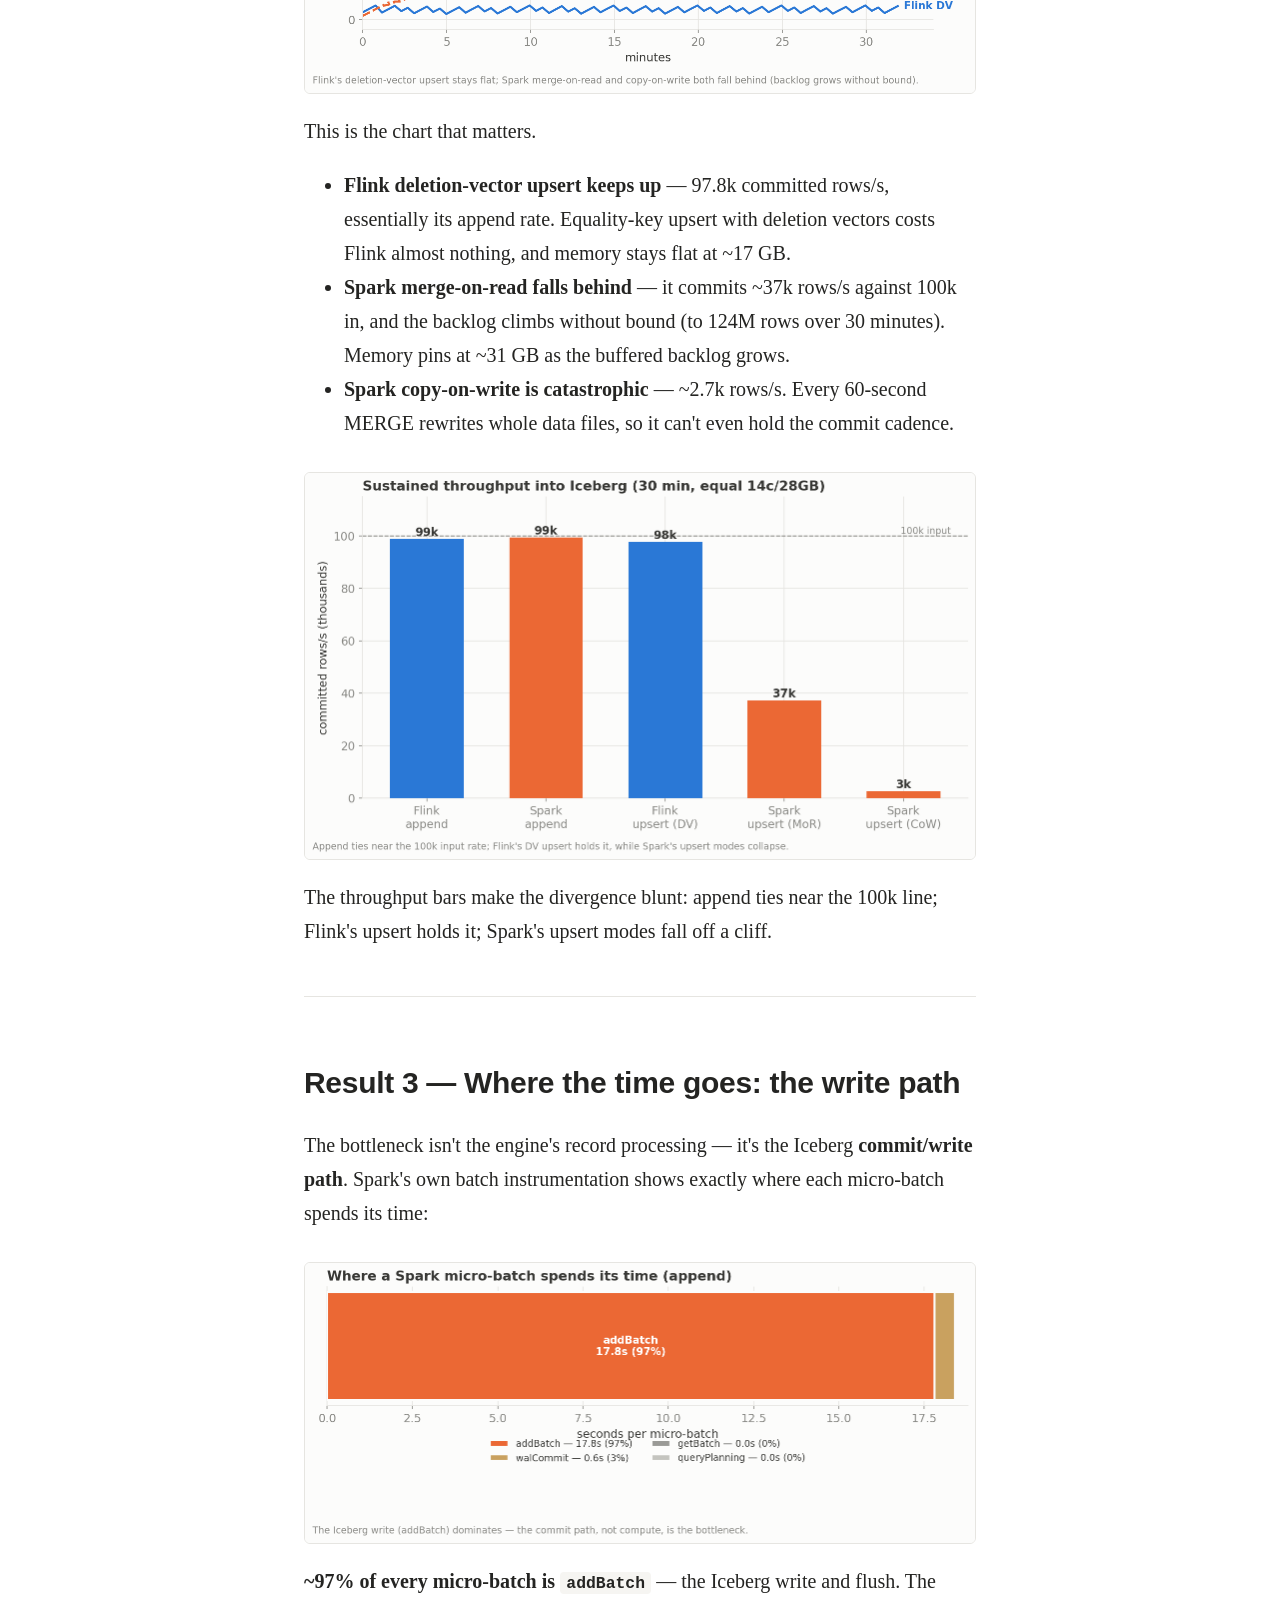
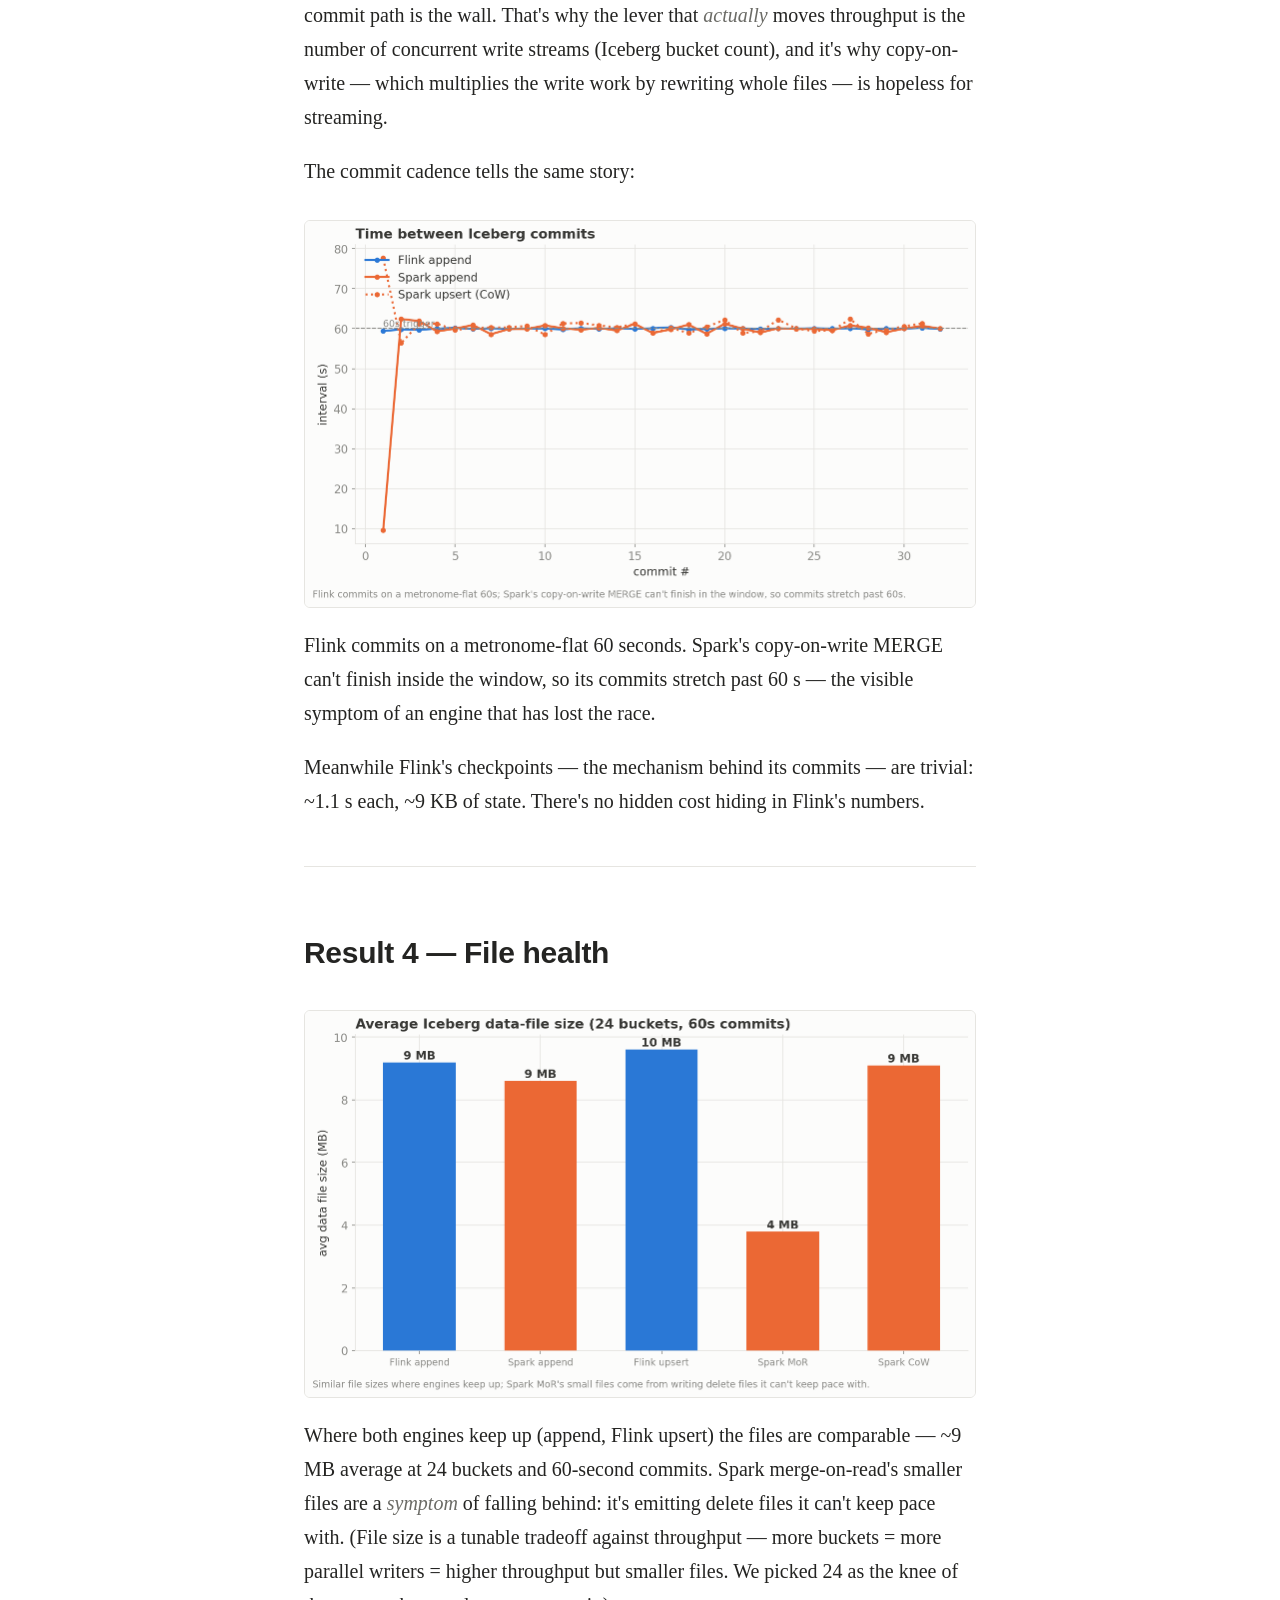
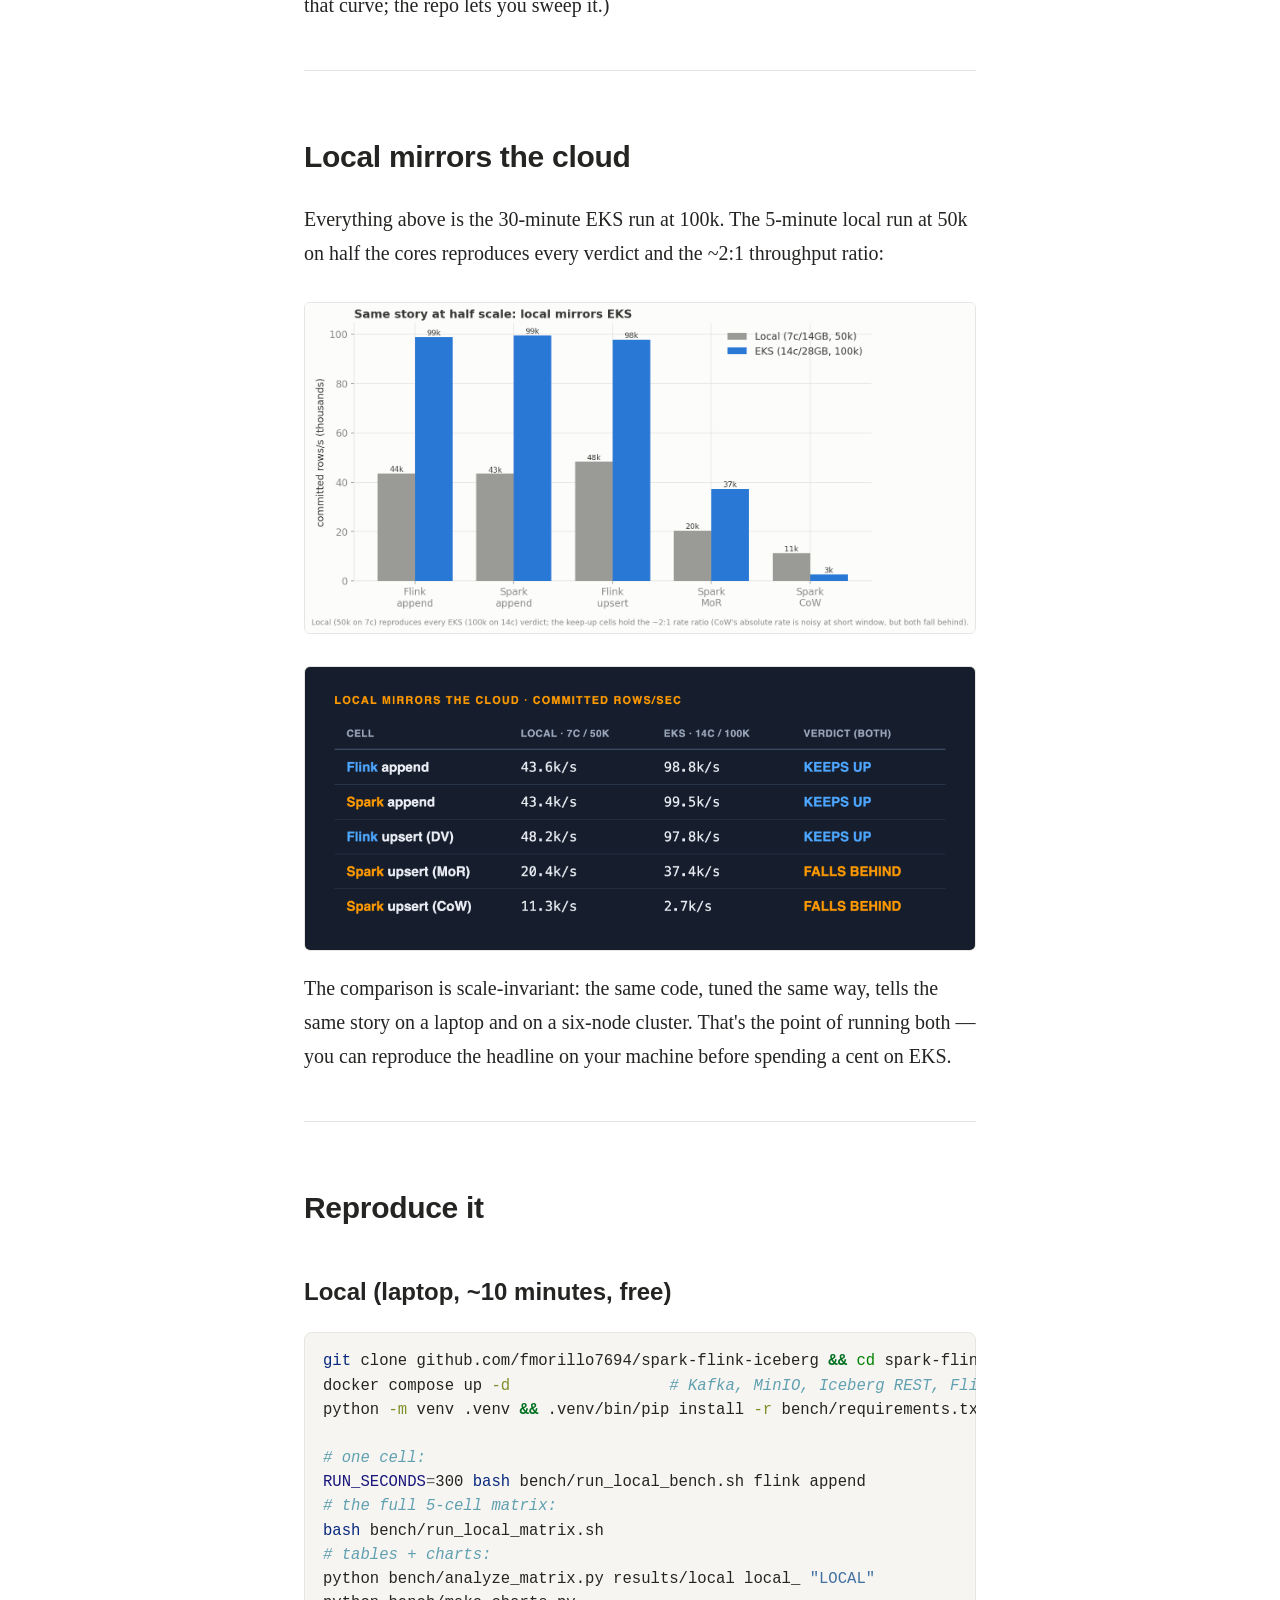
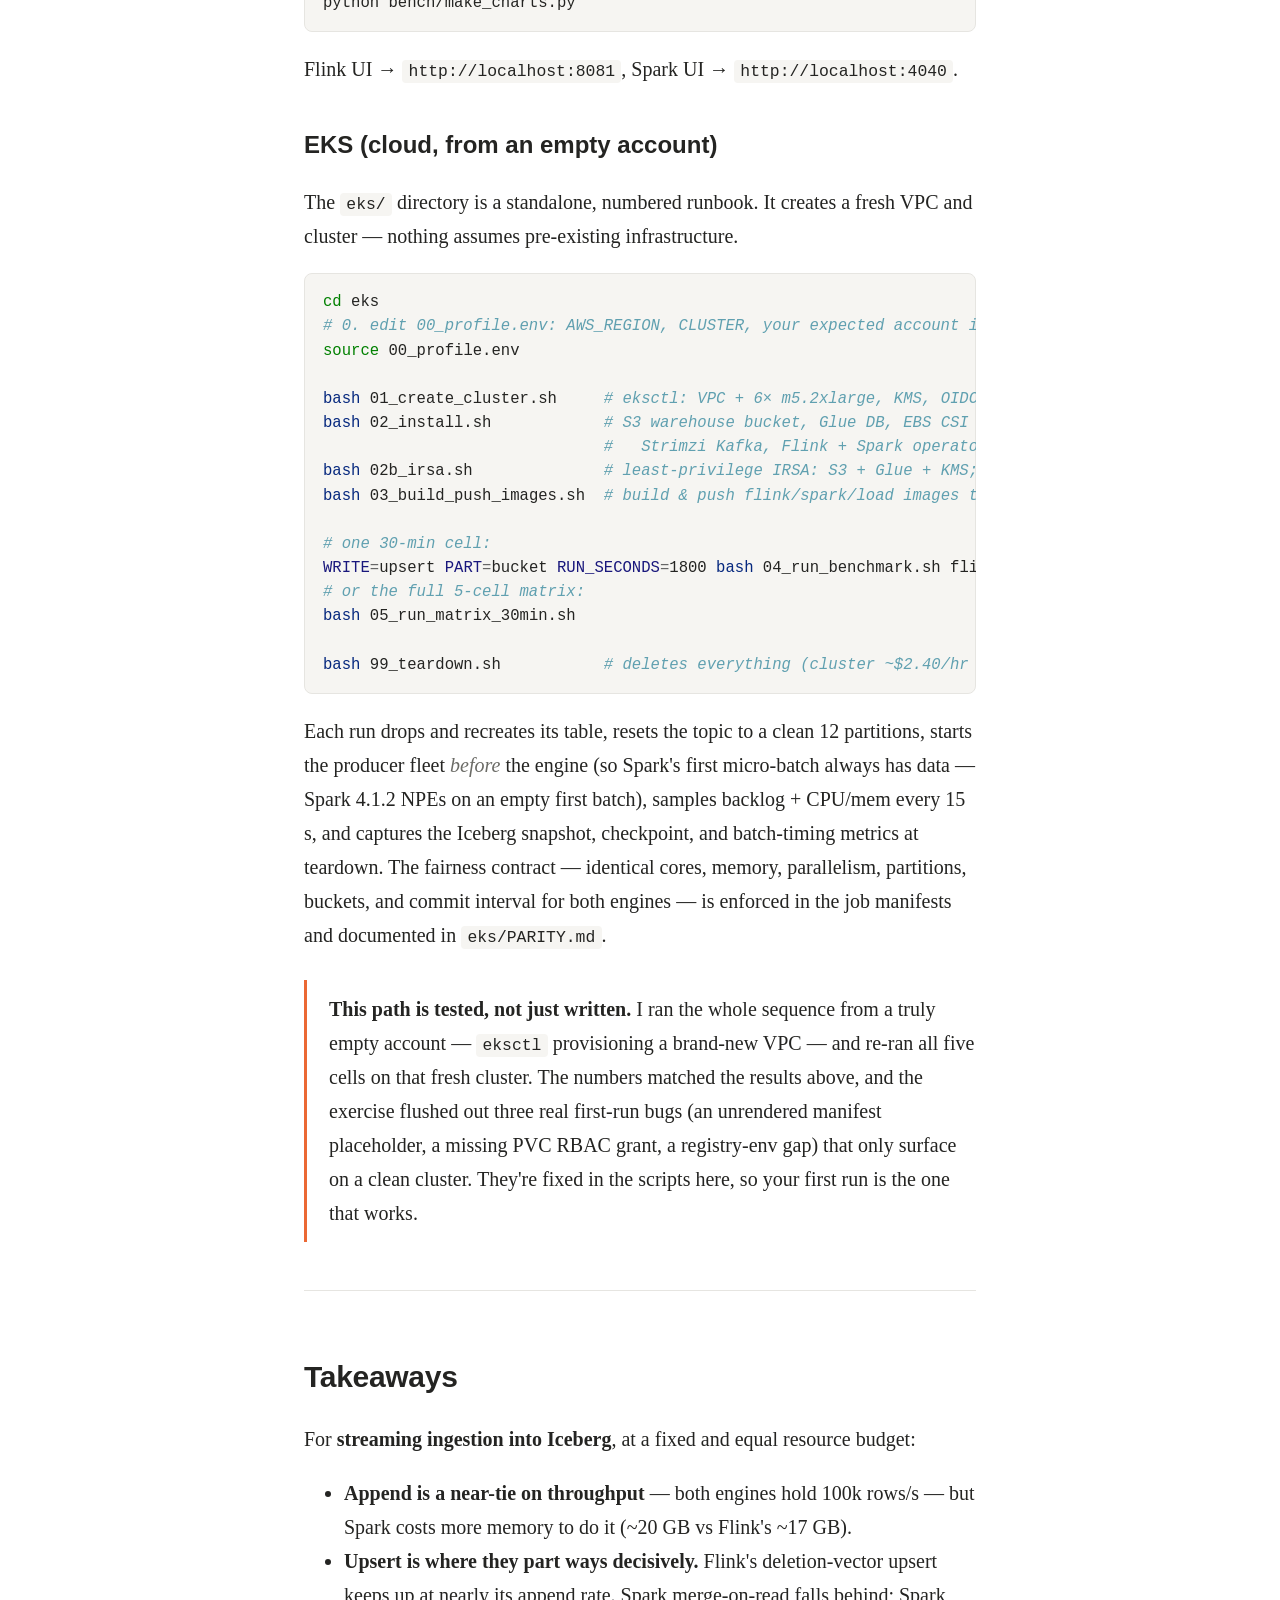
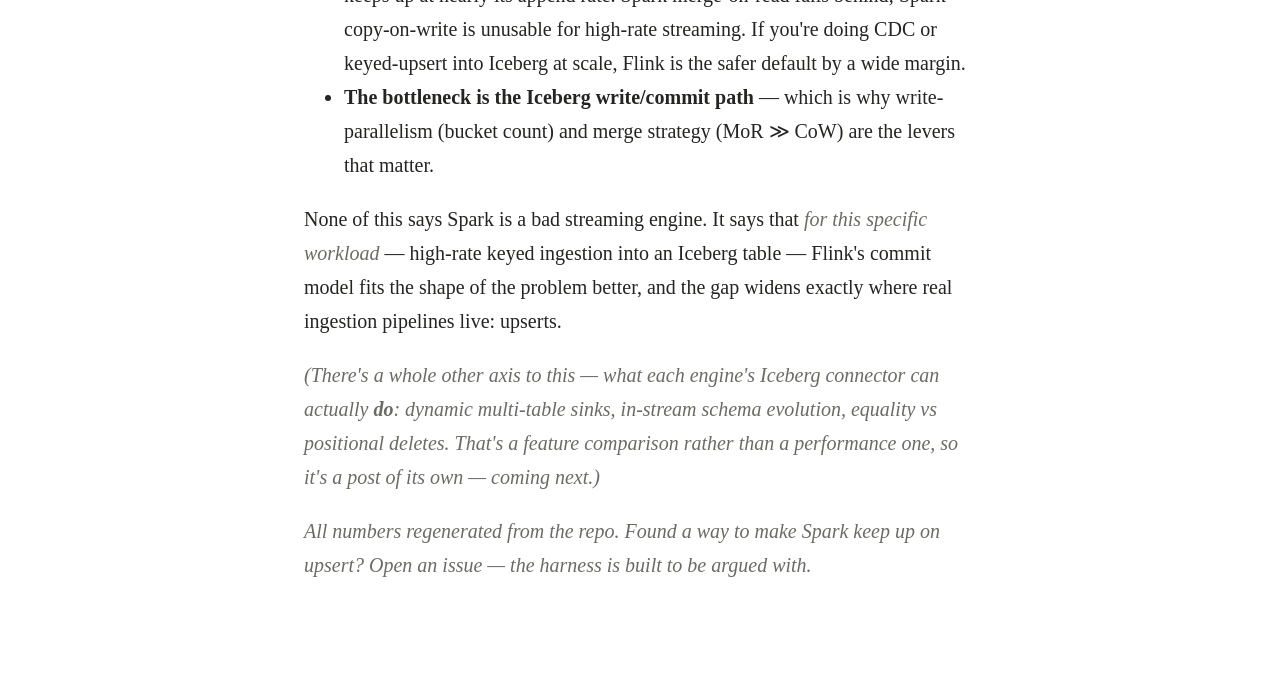
==== commit 2fba2cae: "Render both comparison tables as images (Medium drops HTML tables on import)" ====
--- a/blog/spark-vs-flink-iceberg.html
+++ b/blog/spark-vs-flink-iceberg.html
@@ -228,53 +228,7 @@
 <h2 id="the-setup">The setup</h2>
 <p>Identical jobs run in both environments; only the bindings
 change.</p>
-<table>
-<thead>
-<tr>
-<th></th>
-<th>Local (laptop)</th>
-<th>EKS (cloud)</th>
-</tr>
-</thead>
-<tbody>
-<tr>
-<td>Broker</td>
-<td>Kafka (KRaft) in Docker</td>
-<td>Strimzi Kafka (KRaft)</td>
-</tr>
-<tr>
-<td>Warehouse</td>
-<td>MinIO</td>
-<td>Amazon S3</td>
-</tr>
-<tr>
-<td>Catalog</td>
-<td>Iceberg REST</td>
-<td>AWS Glue Data Catalog</td>
-</tr>
-<tr>
-<td>Engines</td>
-<td>Flink 2.2 DataStream (Java), Spark 4.1 Structured Streaming
-(Scala)</td>
-<td>same images</td>
-</tr>
-<tr>
-<td>Envelope <strong>per engine</strong></td>
-<td>7 cores / 14 GB</td>
-<td>14 cores / 28 GB (2×7c workers)</td>
-</tr>
-<tr>
-<td>Input rate</td>
-<td>50,000 rows/s</td>
-<td>100,000 rows/s</td>
-</tr>
-<tr>
-<td>Buckets / partitions / commit</td>
-<td>24 / 12 / 60 s</td>
-<td>24 / 12 / 60 s</td>
-</tr>
-</tbody>
-</table>
+<p><img role="img" aria-label="Setup: identical jobs, only the bindings change" src="[data-uri]" alt="Setup: identical jobs, only the bindings change" /></p>
 <p>The envelope and rate scale ~2:1 between local and cloud; <strong>the
 ratios, bucketing, and commit interval are identical</strong>, which is
 what lets the two environments validate each other. Payloads are
@@ -378,48 +332,7 @@
 run at 50k on half the cores reproduces every verdict and the ~2:1
 throughput ratio:</p>
 <p><img role="img" aria-label="Local mirrors EKS" src="[data-uri]